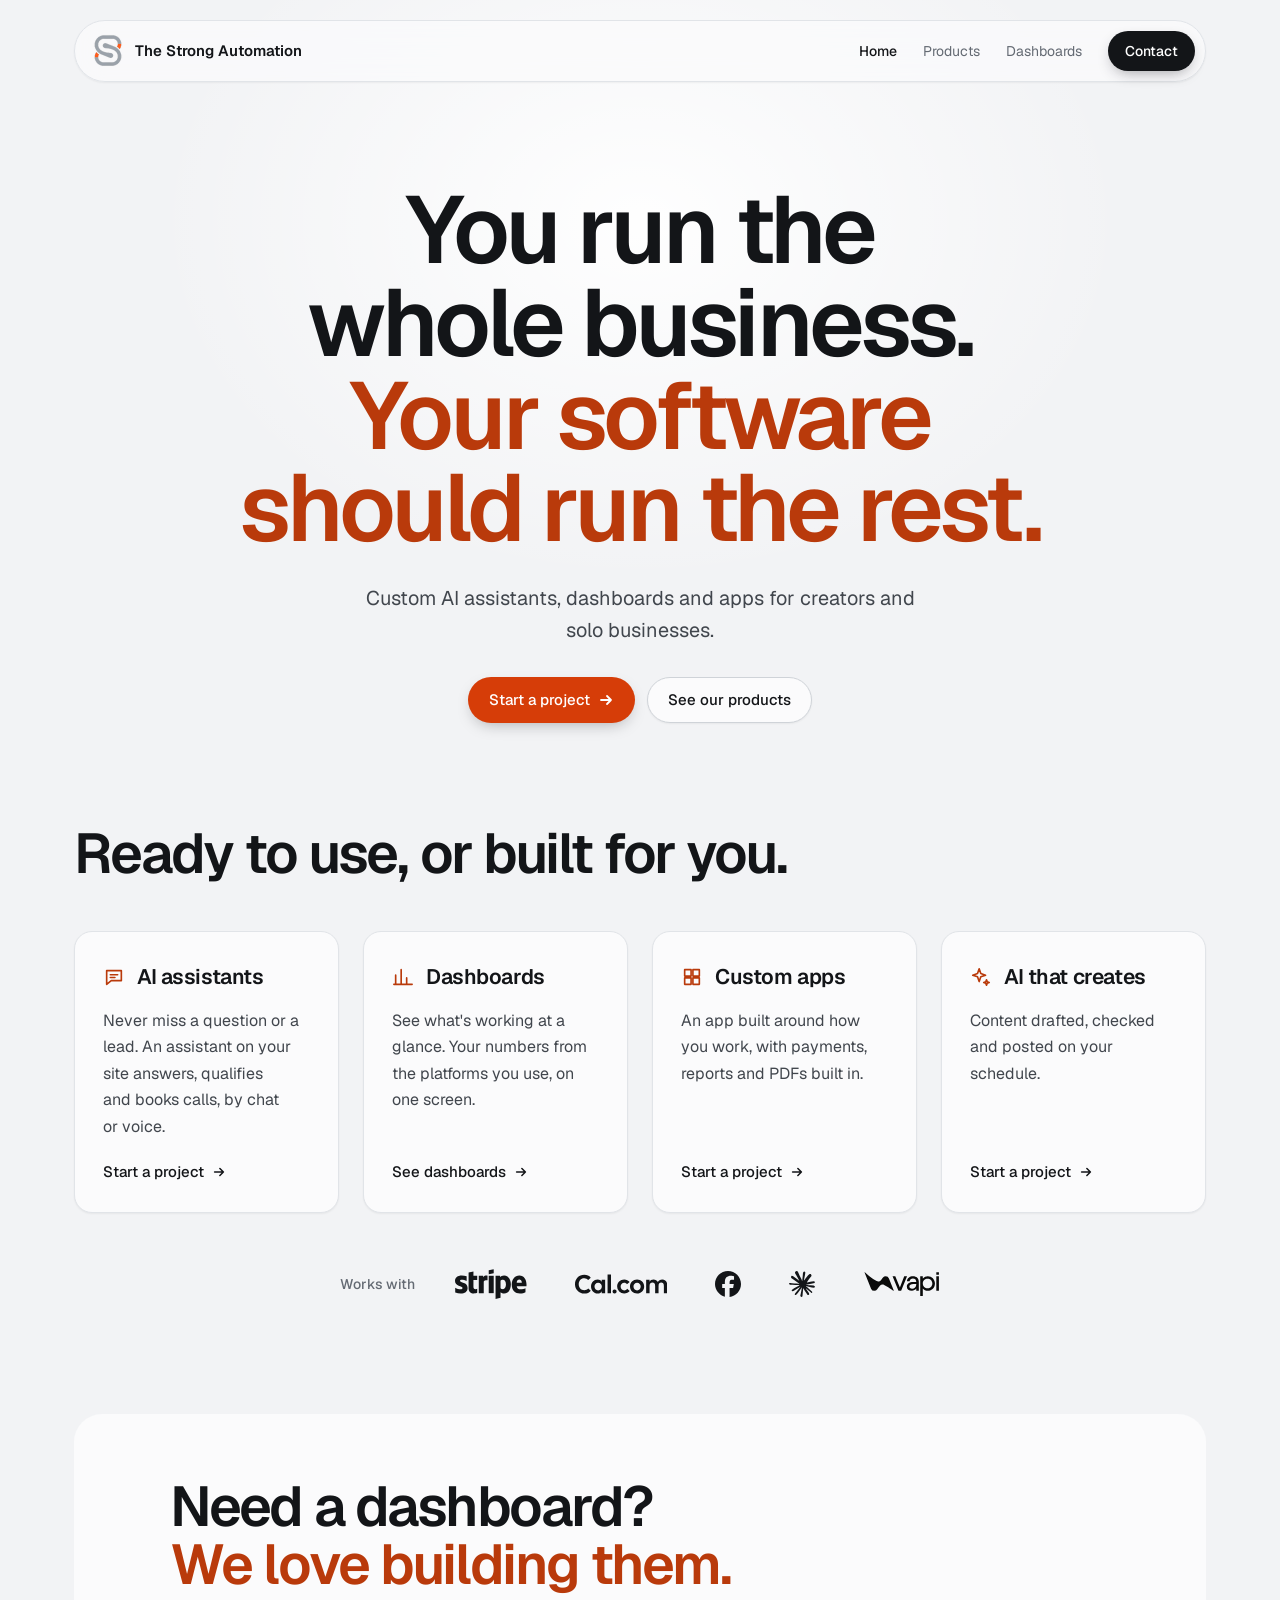
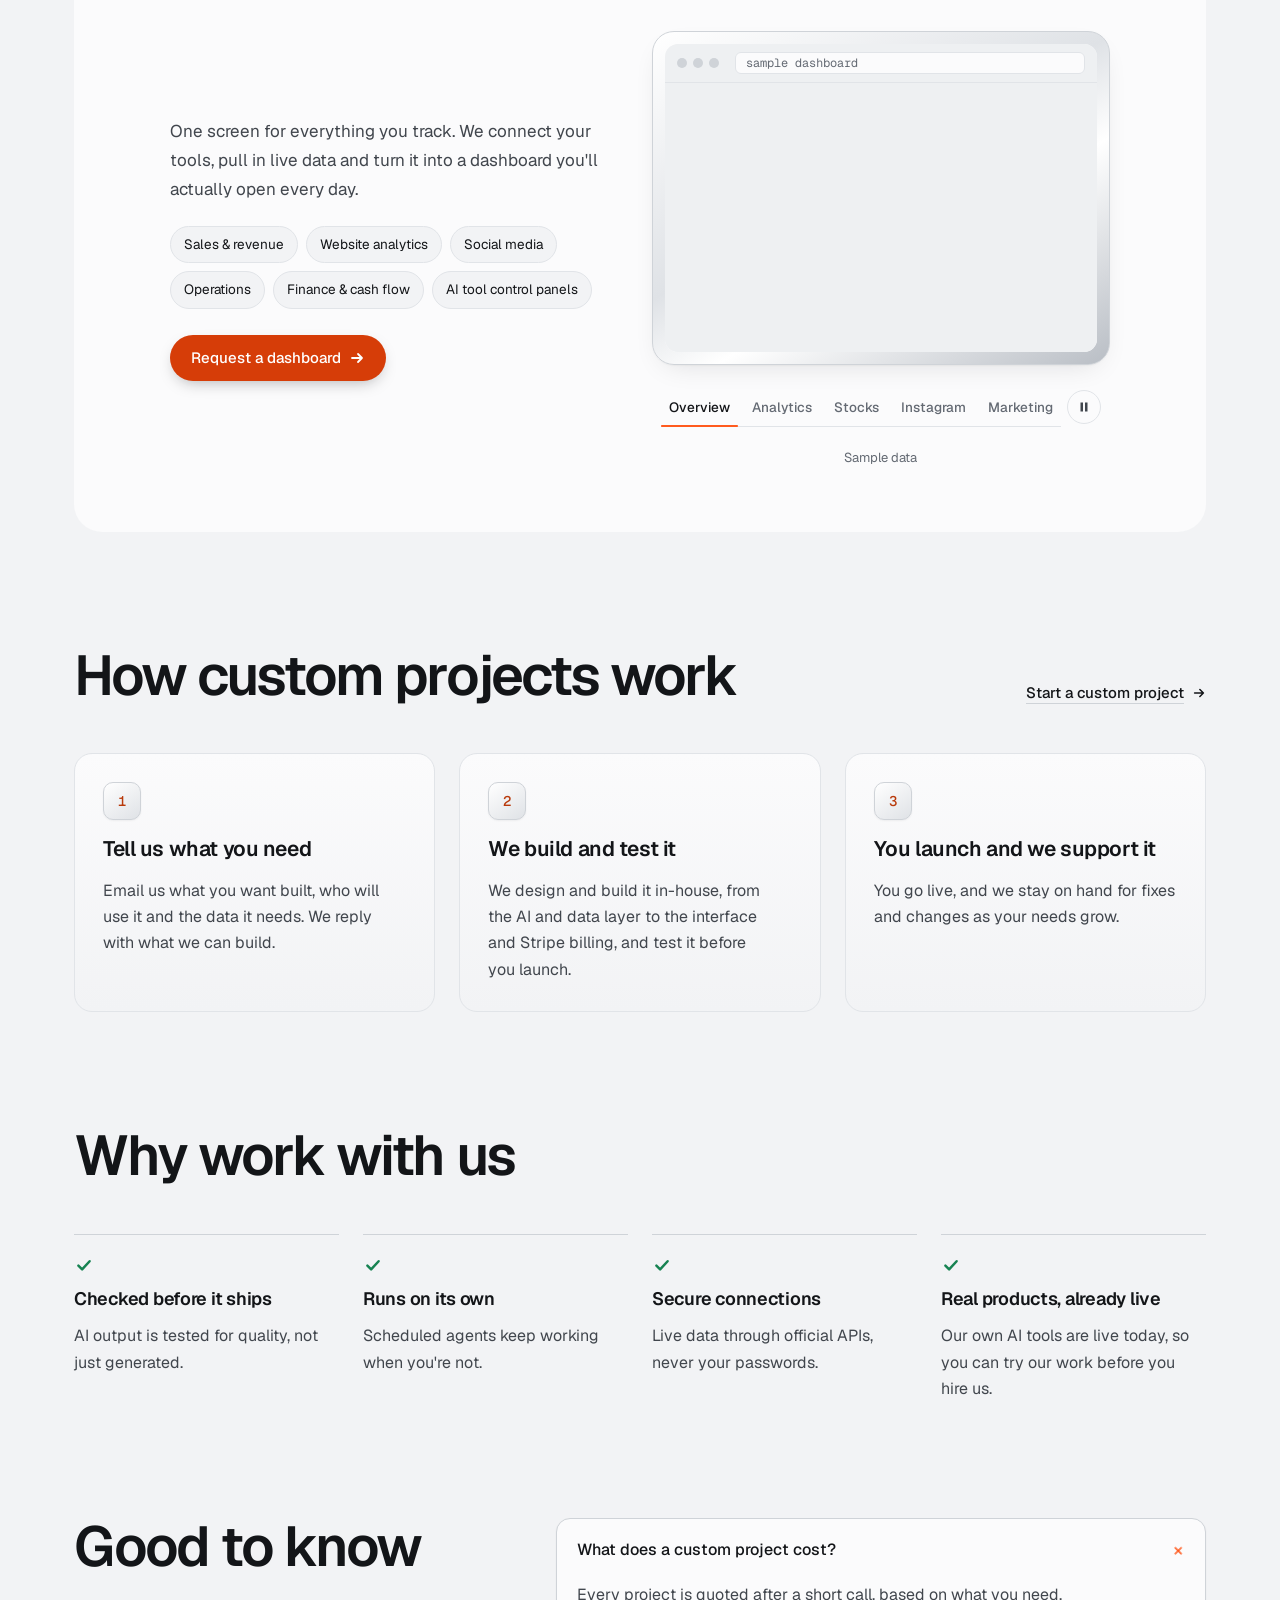
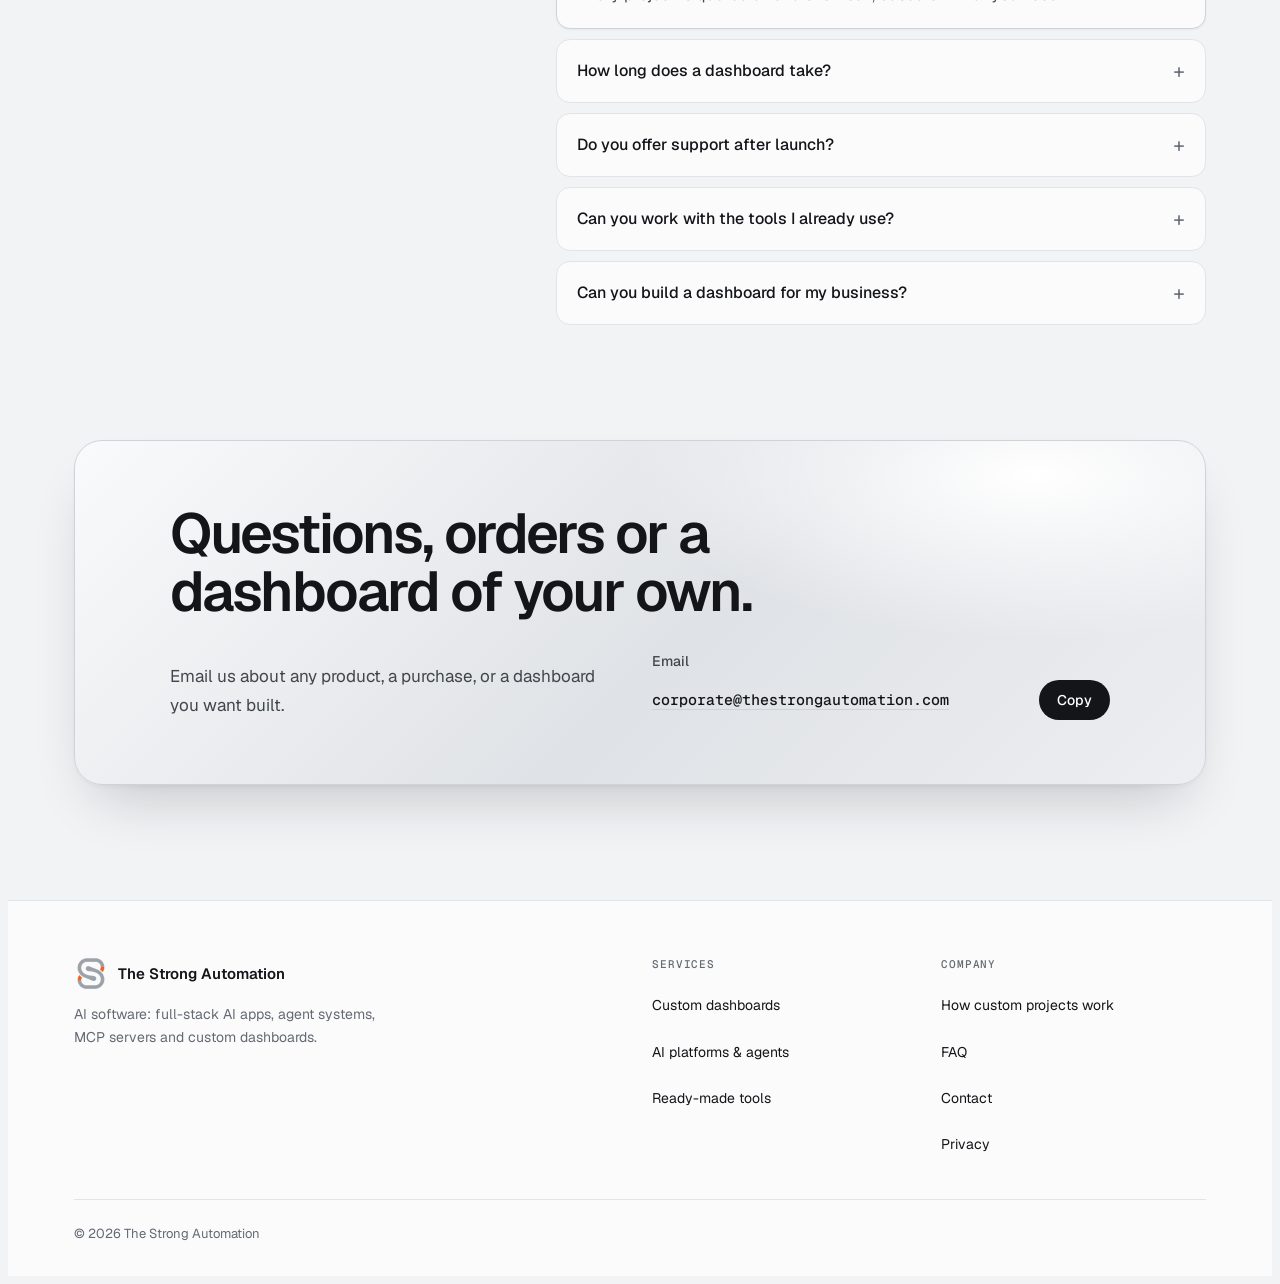
==== site/index.html @ c0542ac4 "Security hardening from the site review - Content-Security-Policy and referrer-policy metas on every" ====
<!doctype html>
<html lang="en" data-home>
<head>
<meta charset="utf-8">
<meta name="viewport" content="width=device-width,initial-scale=1,viewport-fit=cover">
<meta http-equiv="Content-Security-Policy" content="default-src 'none'; script-src 'self' https://static.cloudflareinsights.com; connect-src 'self' https://cloudflareinsights.com; img-src 'self' data:; style-src 'self'; font-src 'self'; manifest-src 'self'; base-uri 'none'; form-action 'self'; object-src 'none'; upgrade-insecure-requests">
<meta name="referrer" content="strict-origin-when-cross-origin">
<title>The Strong Automation: AI Apps, Tools and Custom Dashboards</title>
<meta name="description" content="The Strong Automation builds custom AI assistants, dashboards and apps for creators and solo businesses.">
<link rel="canonical" href="https://thestrongautomation.com/">
<meta name="robots" content="index,follow">
<meta name="theme-color" content="#f2f3f5">
<meta property="og:type" content="website">
<meta property="og:site_name" content="The Strong Automation">
<meta property="og:title" content="The Strong Automation: AI apps, tools and custom dashboards">
<meta property="og:description" content="Custom AI assistants, dashboards and apps for creators and solo businesses.">
<meta property="og:url" content="https://thestrongautomation.com/">
<meta property="og:image" content="https://thestrongautomation.com/og.png">
<meta property="og:image:width" content="1200">
<meta property="og:image:height" content="630">
<meta property="og:image:alt" content="The Strong Automation: AI platforms, apps and agent systems, built and shipped">
<meta name="twitter:card" content="summary_large_image">
<meta name="twitter:title" content="The Strong Automation: AI apps, tools and custom dashboards">
<meta name="twitter:description" content="Custom AI assistants, dashboards and apps for creators and solo businesses.">
<meta name="twitter:image" content="https://thestrongautomation.com/og.png">
<meta name="twitter:image:alt" content="The Strong Automation: AI platforms, apps and agent systems, built and shipped">
<script type="application/ld+json">{"@context":"https://schema.org","@graph":[{"@type":"Organization","@id":"https://thestrongautomation.com/#org","name":"The Strong Automation","url":"https://thestrongautomation.com/","logo":"https://thestrongautomation.com/logo.png","email":"corporate@thestrongautomation.com","description":"Builds custom AI assistants, dashboards and apps for creators and solo businesses.","knowsAbout":["AI agents","MCP servers","Full-stack AI applications","Custom dashboards"]},{"@type":"WebSite","@id":"https://thestrongautomation.com/#website","name":"The Strong Automation","url":"https://thestrongautomation.com/","publisher":{"@id":"https://thestrongautomation.com/#org"}},{"@type":"FAQPage","mainEntity":[{"@type":"Question","name":"What does a custom project cost?","acceptedAnswer":{"@type":"Answer","text":"Every project is quoted after a short call, based on what you need."}},{"@type":"Question","name":"How long does a dashboard take?","acceptedAnswer":{"@type":"Answer","text":"Most dashboards are ready in 1-3 weeks."}},{"@type":"Question","name":"Do you offer support after launch?","acceptedAnswer":{"@type":"Answer","text":"Yes, we stay on for fixes and changes."}},{"@type":"Question","name":"Can you work with the tools I already use?","acceptedAnswer":{"@type":"Answer","text":"Usually, yes. We connect to your existing apps and data."}},{"@type":"Question","name":"Can you build a dashboard for my business?","acceptedAnswer":{"@type":"Answer","text":"Yes. Email us what you track and which tools you use, and we'll reply with what we can build."}}]}]}</script>
<link rel="icon" type="image/png" sizes="48x48" href="img/brand/favicon-48.png">
<link rel="apple-touch-icon" href="img/brand/apple-touch-icon.png">
<script src="js/head.js"></script>
<link rel="preload" href="fonts/geist.woff2" as="font" type="font/woff2" crossorigin>
<link rel="stylesheet" href="css/site.css">
</head>
<body>
<svg class="sprite" width="0" height="0" aria-hidden="true">
  <symbol id="i-arrow" viewBox="0 0 16 16" fill="none" stroke="currentColor" stroke-width="1.8" stroke-linecap="round" stroke-linejoin="round"><path d="M3 8h10M9 4l4 4-4 4"/></symbol>
  <symbol id="i-check" viewBox="0 0 16 16" fill="none" stroke="currentColor" stroke-width="2" stroke-linecap="round" stroke-linejoin="round"><path d="M3.5 8.5l3 3 6-6.5"/></symbol>
  <symbol id="i-grid" viewBox="0 0 24 24" fill="none" stroke="currentColor" stroke-width="1.8" stroke-linejoin="round"><path d="M4 4h7v7H4zM13 4h7v7h-7zM4 13h7v7H4zM13 13h7v7h-7z"/></symbol>
  <symbol id="i-chart" viewBox="0 0 24 24" fill="none" stroke="currentColor" stroke-width="1.8" stroke-linecap="round" stroke-linejoin="round"><path d="M4 20V10M10 20V4M16 20v-7M22 20H2"/></symbol>
  <symbol id="i-chat" viewBox="0 0 24 24" fill="none" stroke="currentColor" stroke-width="1.8" stroke-linecap="round" stroke-linejoin="round"><path d="M4 5h16v11H9l-5 4zM8 9.5h8M8 12.5h5"/></symbol>
  <symbol id="i-spark" viewBox="0 0 24 24" fill="none" stroke="currentColor" stroke-width="1.8" stroke-linejoin="round"><path d="M10 3l1.8 5.2L17 10l-5.2 1.8L10 17l-1.8-5.2L3 10l5.2-1.8zM18 15l.8 2.2L21 18l-2.2.8L18 21l-.8-2.2L15 18l2.2-.8z"/></symbol>
</svg>
<header>
  <div class="wrap">
    <div class="bar">
      <a class="brand" href="#top"><img src="img/brand/mark-68.webp" srcset="img/brand/mark-68.webp 2x, img/brand/mark-102.webp 3x" alt="" width="34" height="34"><span>The Strong Automation</span></a>
      <nav class="nav" aria-label="Main">
        <a class="link" href="#top" aria-current="page">Home</a>
        <a class="link" href="products.html">Products</a>
        <a class="link" href="#dashboards">Dashboards</a>
        <a class="btn btn-primary" href="#contact">Contact</a>
        <details class="menu">
          <summary aria-label="Menu"><svg viewBox="0 0 18 18" fill="none" stroke="currentColor" stroke-width="1.8" stroke-linecap="round"><path d="M3 5h12M3 9h12M3 13h12"/></svg></summary>
          <div class="sheet">
            <a href="#top" aria-current="page">Home</a><a href="products.html">Products</a><a href="#dashboards">Dashboards</a><a href="#contact">Contact</a>
          </div>
        </details>
      </nav>
    </div>
  </div>
</header>

<main id="top">
  <section class="hero">
    <div class="wrap">
      <h1 class="in d1">You run the whole business. <em>Your software should run the rest.</em></h1>
      <p class="lede in d3">Custom AI assistants, dashboards and apps for creators and solo businesses.</p>
      <div class="ctas in d4">
        <a class="btn btn-accent" href="#contact">Start a project <svg><use href="#i-arrow"/></svg></a>
        <a class="btn btn-secondary" href="products.html">See our products</a>
      </div>
    </div>
  </section>

  <!-- What we do -->
  <section class="band" id="services" aria-labelledby="services-title">
    <div class="wrap">
      <div class="shead">
        <div>
          <h2 id="services-title">Ready to use, or built for you.</h2>
        </div>
      </div>
      <ul class="offers">
        <li><a class="offer" href="#contact">
          <h3><svg class="oi" aria-hidden="true"><use href="#i-chat"/></svg>AI assistants</h3>
          <p>Never miss a question or a lead. An assistant on your site answers, qualifies and books calls, by chat or voice.</p>
          <span class="more">Start a project <svg><use href="#i-arrow"/></svg></span>
        </a></li>
        <li><a class="offer" href="#dashboards">
          <h3><svg class="oi" aria-hidden="true"><use href="#i-chart"/></svg>Dashboards</h3>
          <p>See what's working at a glance. Your numbers from the platforms you use, on one screen.</p>
          <span class="more">See dashboards <svg><use href="#i-arrow"/></svg></span>
        </a></li>
        <li><a class="offer" href="#contact">
          <h3><svg class="oi" aria-hidden="true"><use href="#i-grid"/></svg>Custom apps</h3>
          <p>An app built around how you work, with payments, reports and PDFs built in.</p>
          <span class="more">Start a project <svg><use href="#i-arrow"/></svg></span>
        </a></li>
        <li><a class="offer" href="#contact">
          <h3><svg class="oi" aria-hidden="true"><use href="#i-spark"/></svg>AI that creates</h3>
          <p>Content drafted, checked and posted on your schedule.</p>
          <span class="more">Start a project <svg><use href="#i-arrow"/></svg></span>
        </a></li>
      </ul>
      <!-- official brand marks: Stripe and Vapi from their brand kits, the rest via Simple Icons (sourced from each brand) -->
      <div class="works">
        <h3 id="works-title">Works with</h3>
        <ul class="logos" aria-labelledby="works-title">
          <li><svg class="lg-stripe" role="img" aria-label="Stripe" viewBox="0 0 360 151" fill="currentColor"><path fill-rule="evenodd" d="M360 78.2001C360 52.6001 347.6 32.4001 323.9 32.4001C300.1 32.4001 285.7 52.6001 285.7 78.0001C285.7 108.1 302.7 123.3 327.1 123.3C339 123.3 348 120.6 354.8 116.8V96.8001C348 100.2 340.2 102.3 330.3 102.3C320.6 102.3 312 98.9002 310.9 87.1002H359.8C359.8 85.8002 360 80.6002 360 78.2001ZM310.6 68.7001C310.6 57.4002 317.5 52.7001 323.8 52.7001C329.9 52.7001 336.4 57.4002 336.4 68.7001H310.6Z"/><path fill-rule="evenodd" d="M247.1 32.4001C237.3 32.4001 231 37.0001 227.5 40.2001L226.2 34.0001H204.2V150.6L229.2 145.3L229.3 117C232.9 119.6 238.2 123.3 247 123.3C264.9 123.3 281.2 108.9 281.2 77.2001C281.1 48.2001 264.6 32.4001 247.1 32.4001ZM241.1 101.3C235.2 101.3 231.7 99.2001 229.3 96.6002L229.2 59.5001C231.8 56.6001 235.4 54.6002 241.1 54.6002C250.2 54.6002 256.5 64.8001 256.5 77.9001C256.5 91.3001 250.3 101.3 241.1 101.3Z"/><path fill-rule="evenodd" d="M169.8 26.5L194.9 21.1V0.800049L169.8 6.10005V26.5Z"/><path d="M194.9 34.1001H169.8V121.6H194.9V34.1001Z"/><path fill-rule="evenodd" d="M142.9 41.5001L141.3 34.1001H119.7V121.6H144.7V62.3001C150.6 54.6001 160.6 56.0001 163.7 57.1001V34.1001C160.5 32.9001 148.8 30.7001 142.9 41.5001Z"/><path fill-rule="evenodd" d="M92.8999 12.4001L68.4999 17.6001L68.3999 97.7001C68.3999 112.5 79.4999 123.4 94.2999 123.4C102.5 123.4 108.5 121.9 111.8 120.1V99.8001C108.6 101.1 92.7999 105.7 92.7999 90.9001V55.4001H111.8V34.1002H92.7999L92.8999 12.4001Z"/><path fill-rule="evenodd" d="M25.3 59.5001C25.3 55.6001 28.5 54.1002 33.8 54.1002C41.4 54.1002 51 56.4001 58.6 60.5001V37.0001C50.3 33.7001 42.1 32.4001 33.8 32.4001C13.5 32.4001 0 43.0001 0 60.7001C0 88.3001 38 83.9001 38 95.8001C38 100.4 34 101.9 28.4 101.9C20.1 101.9 9.5 98.5002 1.1 93.9002V117.7C10.4 121.7 19.8 123.4 28.4 123.4C49.2 123.4 63.5 113.1 63.5 95.2001C63.4 65.4001 25.3 70.7001 25.3 59.5001Z"/></svg></li>
          <li><svg class="lg-cal" role="img" aria-label="Cal.com" viewBox="0 9.4 24 5.2" fill="currentColor"><path d="M2.408 14.488C1.035 14.488 0 13.4 0 12.058c0-1.346.982-2.443 2.408-2.443.758 0 1.282.233 1.691.765l-.66.55a1.343 1.343 0 0 0-1.03-.442c-.93 0-1.44.711-1.44 1.57 0 .86.559 1.557 1.44 1.557.413 0 .765-.147 1.043-.443l.651.573c-.391.51-.929.743-1.695.743zM6.948 10.913h.89v3.49h-.89v-.51c-.185.362-.493.604-1.083.604-.943 0-1.695-.82-1.695-1.826 0-1.007.752-1.825 1.695-1.825.585 0 .898.241 1.083.604zm.026 1.758c0-.546-.374-.998-.964-.998-.568 0-.938.457-.938.998 0 .528.37.998.938.998.586 0 .964-.456.964-.998zM8.467 9.503h.89v4.895h-.89zM9.752 13.937a.53.53 0 0 1 .542-.528c.313 0 .533.242.533.528a.527.527 0 0 1-.533.537.534.534 0 0 1-.542-.537zM14.23 13.839c-.33.403-.832.658-1.426.658a1.806 1.806 0 0 1-1.84-1.826c0-1.007.778-1.825 1.84-1.825.572 0 1.07.241 1.4.622l-.687.577c-.172-.215-.396-.376-.713-.376-.568 0-.938.456-.938.998 0 .541.37.997.938.997.343 0 .58-.179.757-.42zM14.305 12.671c0-1.007.78-1.825 1.84-1.825 1.061 0 1.84.818 1.84 1.825 0 1.007-.779 1.826-1.84 1.826-1.06-.005-1.84-.82-1.84-1.826zm2.778 0c0-.546-.37-.998-.938-.998-.568-.004-.937.452-.937.998 0 .542.37.998.937.998.568 0 .938-.456.938-.998zM24 12.269v2.13h-.89v-1.911c0-.604-.281-.864-.704-.864-.396 0-.678.197-.678.864v1.91h-.89v-1.91c0-.604-.285-.864-.704-.864-.396 0-.744.197-.744.864v1.91h-.89v-3.49h.89v.484c.185-.376.52-.564 1.035-.564.489 0 .898.241 1.123.649.224-.417.554-.65 1.153-.65.731.005 1.299.56 1.299 1.442z"/></svg></li>
          <li><svg class="lg-mark" role="img" aria-label="Facebook" viewBox="0 0 24 24" fill="currentColor"><path d="M9.101 23.691v-7.98H6.627v-3.667h2.474v-1.58c0-4.085 1.848-5.978 5.858-5.978.401 0 .955.042 1.468.103a8.68 8.68 0 0 1 1.141.195v3.325a8.623 8.623 0 0 0-.653-.036 26.805 26.805 0 0 0-.733-.009c-.707 0-1.259.096-1.675.309a1.686 1.686 0 0 0-.679.622c-.258.42-.374.995-.374 1.752v1.297h3.919l-.386 2.103-.287 1.564h-3.246v8.245C19.396 23.238 24 18.179 24 12.044c0-6.627-5.373-12-12-12s-12 5.373-12 12c0 5.628 3.874 10.35 9.101 11.647Z"/></svg></li>
          <li><svg class="lg-mark" role="img" aria-label="Claude" viewBox="0 0 24 24" fill="currentColor"><path d="m4.7144 15.9555 4.7174-2.6471.079-.2307-.079-.1275h-.2307l-.7893-.0486-2.6956-.0729-2.3375-.0971-2.2646-.1214-.5707-.1215-.5343-.7042.0546-.3522.4797-.3218.686.0608 1.5179.1032 2.2767.1578 1.6514.0972 2.4468.255h.3886l.0546-.1579-.1336-.0971-.1032-.0972L6.973 9.8356l-2.55-1.6879-1.3356-.9714-.7225-.4918-.3643-.4614-.1578-1.0078.6557-.7225.8803.0607.2246.0607.8925.686 1.9064 1.4754 2.4893 1.8336.3643.3035.1457-.1032.0182-.0728-.164-.2733-1.3539-2.4467-1.445-2.4893-.6435-1.032-.17-.6194c-.0607-.255-.1032-.4674-.1032-.7285L6.287.1335 6.6997 0l.9957.1336.419.3642.6192 1.4147 1.0018 2.2282 1.5543 3.0296.4553.8985.2429.8318.091.255h.1579v-.1457l.1275-1.706.2368-2.0947.2307-2.6957.0789-.7589.3764-.9107.7468-.4918.5828.2793.4797.686-.0668.4433-.2853 1.8517-.5586 2.9021-.3643 1.9429h.2125l.2429-.2429.9835-1.3053 1.6514-2.0643.7286-.8196.85-.9046.5464-.4311h1.0321l.759 1.1293-.34 1.1657-1.0625 1.3478-.8804 1.1414-1.2628 1.7-.7893 1.36.0729.1093.1882-.0183 2.8535-.607 1.5421-.2794 1.8396-.3157.8318.3886.091.3946-.3278.8075-1.967.4857-2.3072.4614-3.4364.8136-.0425.0304.0486.0607 1.5482.1457.6618.0364h1.621l3.0175.2247.7892.522.4736.6376-.079.4857-1.2142.6193-1.6393-.3886-3.825-.9107-1.3113-.3279h-.1822v.1093l1.0929 1.0686 2.0035 1.8092 2.5075 2.3314.1275.5768-.3218.4554-.34-.0486-2.2039-1.6575-.85-.7468-1.9246-1.621h-.1275v.17l.4432.6496 2.3436 3.5214.1214 1.0807-.17.3521-.6071.2125-.6679-.1214-1.3721-1.9246L14.38 17.959l-1.1414-1.9428-.1397.079-.674 7.2552-.3156.3703-.7286.2793-.6071-.4614-.3218-.7468.3218-1.4753.3886-1.9246.3157-1.53.2853-1.9004.17-.6314-.0121-.0425-.1397.0182-1.4328 1.9672-2.1796 2.9446-1.7243 1.8456-.4128.164-.7164-.3704.0667-.6618.4008-.5889 2.386-3.0357 1.4389-1.882.929-1.0868-.0062-.1579h-.0546l-6.3385 4.1164-1.1293.1457-.4857-.4554.0608-.7467.2307-.2429 1.9064-1.3114Z"/></svg></li>
          <li><svg class="lg-vapi" role="img" aria-label="Vapi" viewBox="0 0 101 33"><path fill="#0A0A0A" d="M17.991 13.3c1.999 1.025 4.273.502 5.72-1.215a104 104 0 0 0 2.692-3.358 4.62 4.62 0 0 1 3.65-1.81 4.52 4.52 0 0 1 4.194 2.833l6.5 16.157c.085.212-.156.41-.341.277-1.947-1.392-7.955-5.6-12.52-7.842-1.958-.96-4.165-.499-5.553 1.182-1.221 1.48-2.56 3.298-3.536 4.661a4.76 4.76 0 0 1-3.862 2.006 4.65 4.65 0 0 1-4.313-2.918l-8.54-21.3c-.09-.225.188-.426.368-.263 2.332 2.118 9.653 8.572 15.541 11.59m60.972-3.272a8.55 8.55 0 0 1 6.64-3.126c5.248 0 9.37 4.098 9.37 9.635s-4.088 9.616-9.336 9.616c-2.737 0-5.137-1.16-6.674-3.03V33H75.55V6.902h3.412zM65.98 6.902c4.785 0 7.724 2.895 7.724 7.407v11.827h-3.39V23.22c-1.206 1.73-3.43 2.932-5.765 2.933-4.07 0-6.67-2.181-6.67-5.49 0-3.61 3.052-6.053 8.629-6.053h3.73v-.602c0-2.632-1.62-4.249-4.333-4.249-2.298 0-4.22 1.504-4.37 3.61h-3.468c.189-3.76 3.505-6.467 7.913-6.467M48.696 21.633l5.727-14.731h3.74L50.38 26.136h-3.554L39.003 6.902h3.628zm51.53 4.503h-3.449V6.902h3.449zm-33.605-8.932c-3.466 0-5.35 1.166-5.35 3.384 0 1.692 1.28 2.857 3.541 2.857 3.128 0 5.501-2.519 5.501-5.677v-.564zm18.678-6.915c-3.562 0-6.336 2.582-6.336 6.324 0 3.628 2.774 6.285 6.336 6.285 3.486 0 6.261-2.769 6.261-6.285 0-3.63-2.775-6.324-6.261-6.324m14.927-5.198h-3.449V1.65h3.449z"/></svg></li>
        </ul>
      </div>
    </div>
  </section>

  <!-- Dashboards -->
  <section class="dash" id="dashboards" aria-labelledby="dash-title">
    <div class="wrap">
      <div class="dpanel">
        <div class="dhead">
          <h2 id="dash-title">Need a dashboard? <em>We love building them.</em></h2>
        </div>
        <div class="dbody">
          <p>One screen for everything you track. We connect your tools, pull in live data and turn it into a dashboard you'll actually open every day.</p>
          <ul class="chips">
            <li>Sales &amp; revenue</li><li>Website analytics</li><li>Social media</li><li>Operations</li><li>Finance &amp; cash flow</li><li>AI tool control panels</li>
          </ul>
          <a class="btn btn-accent" href="#contact">Request a dashboard <svg><use href="#i-arrow"/></svg></a>
        </div>
        <div class="slides" data-slides role="region" aria-roledescription="carousel" aria-label="Custom dashboard screenshots">
          <div class="track">
            <div class="slide on" id="db-s1" role="tabpanel" aria-labelledby="db-t1">
              <div class="frame"><div class="screen"><div class="wbar"><i></i><i></i><i></i><span class="url">sample dashboard</span></div><img src="img/dashboards/1-overview.webp" width="1440" height="900" loading="lazy" decoding="async" alt="Dashboard overview: live status cards for stocks, analytics, product analytics and Instagram above a grid of eight tool modules"></div></div>
            </div>
            <div class="slide" id="db-s2" role="tabpanel" aria-labelledby="db-t2">
              <div class="frame"><div class="screen"><div class="wbar"><i></i><i></i><i></i><span class="url">sample dashboard</span></div><img src="img/dashboards/2-analytics.webp" width="1440" height="900" loading="lazy" decoding="async" alt="Analytics page comparing three sample sites, Main Website, Online Store and Blog, by sessions, bounce rate, visit length and trend"></div></div>
            </div>
            <div class="slide" id="db-s3" role="tabpanel" aria-labelledby="db-t3">
              <div class="frame"><div class="screen"><div class="wbar"><i></i><i></i><i></i><span class="url">sample dashboard</span></div><img src="img/dashboards/3-stocks.webp" width="1440" height="900" loading="lazy" decoding="async" alt="Stocks page for a sample paper-trading account: portfolio value, open positions and a watchlist"></div></div>
            </div>
            <div class="slide" id="db-s4" role="tabpanel" aria-labelledby="db-t4">
              <div class="frame"><div class="screen"><div class="wbar"><i></i><i></i><i></i><span class="url">sample dashboard</span></div><img src="img/dashboards/4-instagram.webp" width="1440" height="900" loading="lazy" decoding="async" alt="Instagram page for a sample brand account: followers, engagement rate, average likes and recent posts about a product launch"></div></div>
            </div>
            <div class="slide" id="db-s5" role="tabpanel" aria-labelledby="db-t5">
              <div class="frame"><div class="screen"><div class="wbar"><i></i><i></i><i></i><span class="url">sample dashboard</span></div><img src="img/dashboards/5-marketing.webp" width="1440" height="900" loading="lazy" decoding="async" alt="Marketing page: active campaigns, leads and conversions, an AI social post generator and a campaign table"></div></div>
            </div>
          </div>
          <div class="tabs" role="tablist" aria-label="Custom dashboard screenshots">
            <button type="button" role="tab" id="db-t1" aria-controls="db-s1" aria-selected="true">Overview</button>
            <button type="button" role="tab" id="db-t2" aria-controls="db-s2" aria-selected="false" tabindex="-1">Analytics</button>
            <button type="button" role="tab" id="db-t3" aria-controls="db-s3" aria-selected="false" tabindex="-1">Stocks</button>
            <button type="button" role="tab" id="db-t4" aria-controls="db-s4" aria-selected="false" tabindex="-1">Instagram</button>
            <button type="button" role="tab" id="db-t5" aria-controls="db-s5" aria-selected="false" tabindex="-1">Marketing</button>
          </div>
          <p class="snote">Sample data</p>
        </div>
      </div>
    </div>
  </section>


  <!-- How custom projects work -->
  <section class="band" id="how" aria-labelledby="how-title">
    <div class="wrap">
      <div class="shead">
        <div>
          <h2 id="how-title">How custom projects work</h2>
        </div>
        <a class="more" href="#contact">Start a custom project <svg><use href="#i-arrow"/></svg></a>
      </div>
      <ol class="steps">
        <li><h3>Tell us what you need</h3><p>Email us what you want built, who will use it and the data it needs. We reply with what we can build.</p></li>
        <li><h3>We build and test it</h3><p>We design and build it in-house, from the AI and data layer to the interface and Stripe billing, and test it before you launch.</p></li>
        <li><h3>You launch and we support it</h3><p>You go live, and we stay on hand for fixes and changes as your needs grow.</p></li>
      </ol>
    </div>
  </section>

  <!-- Why work with us -->
  <section class="band why" id="why" aria-labelledby="why-title">
    <div class="wrap">
      <div class="shead">
        <div>
          <h2 id="why-title">Why work with us</h2>
        </div>
      </div>
      <ul class="reasons">
        <li><svg aria-hidden="true"><use href="#i-check"/></svg><b>Checked before it ships</b><p>AI output is tested for quality, not just generated.</p></li>
        <li><svg aria-hidden="true"><use href="#i-check"/></svg><b>Runs on its own</b><p>Scheduled agents keep working when you're not.</p></li>
        <li><svg aria-hidden="true"><use href="#i-check"/></svg><b>Secure connections</b><p>Live data through official APIs, never your passwords.</p></li>
        <li><svg aria-hidden="true"><use href="#i-check"/></svg><b>Real products, already live</b><p>Our own AI tools are live today, so you can try our work before you hire us.</p></li>
      </ul>
    </div>
  </section>

  <!-- FAQ -->
  <section class="faq" id="faq">
    <div class="wrap">
      <div>
        <h2>Good to know</h2>
      </div>
      <div class="qs">
        <details open><summary>What does a custom project cost?</summary><p>Every project is quoted after a short call, based on what you need.</p></details>
        <details><summary>How long does a dashboard take?</summary><p>Most dashboards are ready in 1-3 weeks.</p></details>
        <details><summary>Do you offer support after launch?</summary><p>Yes, we stay on for fixes and changes.</p></details>
        <details><summary>Can you work with the tools I already use?</summary><p>Usually, yes. We connect to your existing apps and data.</p></details>
        <details><summary>Can you build a dashboard for my business?</summary><p>Yes. Email us what you track and which tools you use, and we'll reply with what we can build.</p></details>
      </div>
    </div>
  </section>

  <!-- Contact -->
  <section class="contact" id="contact">
    <div class="wrap">
      <div class="cpanel">
        <div class="chead">
          <h2>Questions, orders or a dashboard of your own.</h2>
        </div>
        <p class="cnote">Email us about any product, a purchase, or a dashboard you want built.</p>
        <div class="mail">
          <small>Email</small>
          <div class="line"><a class="addr" id="addr" href="mailto:corporate@thestrongautomation.com?subject=Question%20from%20thestrongautomation.com">corporate@<wbr>thestrongautomation.com</a><button type="button" id="copy">Copy</button></div>
        </div>
      </div>
    </div>
  </section>
</main>

<footer>
  <div class="wrap">
    <div class="fb">
      <a class="brand" href="#top"><img src="img/brand/mark-68.webp" srcset="img/brand/mark-68.webp 2x, img/brand/mark-102.webp 3x" alt="" width="34" height="34" loading="lazy" decoding="async">The Strong Automation</a>
      <p>AI software: full-stack AI apps, agent systems, MCP servers and custom dashboards.</p>
    </div>
    <div>
      <h2>Services</h2>
      <ul>
        <li><a href="#dashboards">Custom dashboards</a></li>
        <li><a href="#how">AI platforms &amp; agents</a></li>
        <li><a href="products.html">Ready-made tools</a></li>
      </ul>
    </div>
    <div>
      <h2>Company</h2>
      <ul>
        <li><a href="#how">How custom projects work</a></li>
        <li><a href="#faq">FAQ</a></li>
        <li><a href="#contact">Contact</a></li>
        <li><a href="privacy.html">Privacy</a></li>
      </ul>
    </div>
    <div class="copy-r">© 2026 The Strong Automation</div>
  </div>
</footer>

<script src="js/site.js"></script>
<!-- Cloudflare Web Analytics (cookieless, no banner needed) -->
<script defer src="https://static.cloudflareinsights.com/beacon.min.js" data-cf-beacon='{"token": "2a770f777b614348b07d17ceb797da85"}'></script>
</body>
</html>
---- site/css/site.css ----
/* The Strong Automation: shared styles for the business homepage (index.html) and the products page (products.html). Single light theme by design. */
/* fonts: the Google Fonts files, served from this site (variable fonts, latin subset) */
@font-face{font-family:'Geist';font-style:normal;font-weight:400 700;font-display:swap;src:url(../fonts/geist.woff2) format('woff2');unicode-range:U+0000-00FF, U+0131, U+0152-0153, U+02BB-02BC, U+02C6, U+02DA, U+02DC, U+0304, U+0308, U+0329, U+2000-206F, U+20AC, U+2122, U+2191, U+2193, U+2212, U+2215, U+FEFF, U+FFFD}
@font-face{font-family:'Geist Mono';font-style:normal;font-weight:400 500;font-display:swap;src:url(../fonts/geist-mono.woff2) format('woff2');unicode-range:U+0000-00FF, U+0131, U+0152-0153, U+02BB-02BC, U+02C6, U+02DA, U+02DC, U+0304, U+0308, U+0329, U+2000-206F, U+20AC, U+2122, U+2191, U+2193, U+2212, U+2215, U+FEFF, U+FFFD}
@font-face{font-family:'Cinzel';font-style:normal;font-weight:500 600;font-display:swap;src:url(../fonts/cinzel.woff2) format('woff2');unicode-range:U+0000-00FF, U+0131, U+0152-0153, U+02BB-02BC, U+02C6, U+02DA, U+02DC, U+0304, U+0308, U+0329, U+2000-206F, U+20AC, U+2122, U+2191, U+2193, U+2212, U+2215, U+FEFF, U+FFFD}
:root{
  color-scheme:light;
  --bg:#f2f3f5;
  --surface:#fbfbfc;
  --surface-2:#eef0f2;
  --ink:#131518;
  --ink-2:#41464d;
  --muted:#646a73;
  --line:#e1e4e8;
  --line-2:#cfd3d8;
  --silver-mid:#dfe2e6; --silver-lo:#b9bec5;
  --live:#178352;
  --accent:#ff5b1f; --accent-deep:#b93a0b; --accent-btn:#d63d08; --accent-soft:#fff1ea;
  --f-sans:"Geist",ui-sans-serif,system-ui,-apple-system,"Segoe UI",Roboto,sans-serif;
  --f-mono:"Geist Mono",ui-monospace,Menlo,Consolas,monospace;
  --f-card:"Cinzel",Georgia,serif;
  --ease:cubic-bezier(.22,1,.36,1);
  --shadow-sm:0 1px 2px rgba(19,21,24,.05);
  --shadow:0 1px 2px rgba(19,21,24,.04),0 10px 30px -14px rgba(19,21,24,.16);
  --shadow-lg:0 2px 4px rgba(19,21,24,.04),0 30px 60px -24px rgba(19,21,24,.24);
  /* type scale: one display size, one section-heading size, one lead size, body */
  --fs-hero:clamp(40px,7.4vw,96px);
  --fs-h2:clamp(30px,4.4vw,56px);
  --fs-lead:clamp(18px,1.55vw,21px);
  --fs-body:17px;
  /* one 12-column grid inside .wrap; every section places its parts on these columns */
  --col-gap:clamp(16px,2vw,24px);
  --section:clamp(96px,11vw,160px);
  --band:clamp(80px,9vw,128px);
}
*{box-sizing:border-box}
html{scroll-behavior:smooth;scroll-padding-top:96px}
html:has(.pbar){scroll-padding-top:140px}
body{background:var(--bg);color:var(--ink);font-family:var(--f-sans);font-size:16px;line-height:1.6;-webkit-font-smoothing:antialiased;overflow-x:hidden}
body::before{content:"";position:fixed;inset:0 0 auto;height:env(safe-area-inset-top,0px);z-index:30;background:var(--bg)}
a{color:inherit;text-decoration:none}
.sprite{position:absolute}
a:focus-visible,button:focus-visible,select:focus-visible,input:focus-visible{outline:2px solid var(--ink);outline-offset:3px}
.wrap{max-width:1180px;margin:0 auto;padding-left:max(24px,env(safe-area-inset-left,0px));padding-right:max(24px,env(safe-area-inset-right,0px))}
@media (max-width:480px){.wrap{padding-left:max(16px,env(safe-area-inset-left,0px));padding-right:max(16px,env(safe-area-inset-right,0px))}}
.show,.dash .wrap,.faq .wrap,.contact .wrap,footer .wrap{display:grid;grid-template-columns:repeat(12,minmax(0,1fr));column-gap:var(--col-gap)}
h1,h2,h3{text-wrap:balance;letter-spacing:-.028em;margin:0}
p,li{text-wrap:pretty}
@keyframes up{from{opacity:0;transform:translateY(10px)}to{opacity:1;transform:none}}
.in{animation:up .5s var(--ease) both}.d1{animation-delay:.05s}.d2{animation-delay:.1s}.d3{animation-delay:.15s}.d4{animation-delay:.22s}

/* buttons */
.btn{display:inline-flex;align-items:center;justify-content:center;gap:8px;height:46px;padding:0 20px;border-radius:999px;font-weight:500;font-size:15px;border:1px solid transparent;cursor:pointer;font-family:inherit;white-space:nowrap;transition:background .15s ease-out,border-color .15s ease-out,transform .12s ease-out}
.btn:active{transform:scale(.97)}
.btn svg{width:16px;height:16px;transition:transform .15s ease-out}
.btn:hover svg{transform:translateX(2px)}
.btn-primary{background:var(--ink);color:#fff;box-shadow:0 6px 16px -6px rgba(19,21,24,.45)}
.btn-primary:hover{background:#2a2e33}
.btn-accent{background:var(--accent-btn);color:#fff;box-shadow:0 6px 16px -6px rgba(19,21,24,.35)}
.btn-accent:hover{background:var(--accent-deep)}
.btn-secondary{background:var(--surface);border-color:var(--line-2);color:var(--ink);box-shadow:var(--shadow-sm)}
.btn-secondary:hover{border-color:var(--ink-2)}

/* header */
header{position:sticky;top:env(safe-area-inset-top,0px);z-index:20;padding-top:12px}
.bar{display:flex;align-items:center;justify-content:space-between;gap:20px;min-height:62px;padding:8px 10px 8px 16px;border-radius:999px;background:color-mix(in srgb,var(--surface) 80%,transparent);border:1px solid var(--line);box-shadow:var(--shadow-sm);backdrop-filter:blur(14px) saturate(150%);-webkit-backdrop-filter:blur(14px) saturate(150%)}
.brand{display:flex;align-items:center;gap:10px;font-weight:600;font-size:15px;white-space:nowrap}
.brand img{width:34px;height:34px;display:block}
.nav{display:flex;align-items:center;gap:26px}
.nav a.link{font-size:14px;color:var(--muted);transition:color .15s ease-out}
.nav a.link:hover,.nav a.link[aria-current="page"]{color:var(--ink)}
.nav a.link[aria-current="page"]{font-weight:500}
.menu .sheet a[aria-current="page"]{font-weight:600}
.nav .btn{height:40px;font-size:14px;padding:0 16px}
@media (max-width:820px){.nav a.link{display:none}}
@media (max-width:420px){.brand span{font-size:13.5px}.nav .btn{display:none}}
.menu{position:relative;display:none}
@media (max-width:820px){.menu{display:block}}
.menu summary{list-style:none;cursor:pointer;width:44px;height:44px;border-radius:50%;display:grid;place-items:center;border:1px solid var(--line-2);background:var(--surface);transition:transform .12s ease-out,border-color .15s ease-out}
.menu summary:active{transform:scale(.94)}
.menu summary::-webkit-details-marker{display:none}
.menu summary svg{width:18px;height:18px}
.menu[open] summary{border-color:var(--ink)}
.menu .sheet{position:absolute;right:0;top:54px;width:min(260px,calc(100vw - 32px));padding:8px;border-radius:16px;background:var(--surface);border:1px solid var(--line);box-shadow:var(--shadow-lg);display:grid;animation:up .2s var(--ease) both}
.menu .sheet a{padding:12px 14px;border-radius:10px;font-size:15px}
.menu .sheet a:hover{background:var(--surface-2)}
.bar{position:relative;z-index:2}

/* sticky product bar: appears under the header between the hero and the last product */
header .wrap{position:relative}
.pbar{position:absolute;z-index:1;left:50%;top:calc(100% + 8px);max-width:calc(100% - 48px);padding:4px;border-radius:999px;background:color-mix(in srgb,var(--surface) 82%,transparent);border:1px solid var(--line);box-shadow:var(--shadow-sm);backdrop-filter:blur(14px) saturate(150%);-webkit-backdrop-filter:blur(14px) saturate(150%);
  opacity:0;visibility:hidden;transform:translate(-50%,-6px);transition:opacity .2s ease-out,transform .2s var(--ease),visibility 0s linear .2s}
.pbar.on{opacity:1;visibility:visible;transform:translate(-50%,0);transition:opacity .2s ease-out,transform .2s var(--ease)}
.prail{position:relative;display:flex;gap:2px;overflow-x:auto;scrollbar-width:none;border-radius:999px}
.prail::-webkit-scrollbar{display:none}
.prail a{flex:none;white-space:nowrap;height:32px;padding:0 14px;border-radius:999px;display:flex;align-items:center;font-size:13px;font-weight:500;color:var(--muted);transition:color .15s ease-out,background .15s ease-out,box-shadow .15s ease-out}
@media (hover:hover) and (pointer:fine){.prail a:hover{color:var(--ink)}}
.prail a[aria-current="true"]{color:var(--ink);background:var(--surface);box-shadow:0 0 0 1px var(--line),var(--shadow-sm)}
.prail a:focus-visible{outline-offset:-2px}
@media (max-width:480px){.pbar{max-width:calc(100% - 32px)}}

/* hero */
.hero{position:relative;isolation:isolate}
.hero::before{content:"";position:absolute;inset:-120px 0 0;z-index:-1;pointer-events:none;
  background:radial-gradient(55% 60% at 50% 30%,rgba(255,255,255,.95),transparent 70%)}
.hero .wrap{padding-block:80px clamp(72px,8vw,112px);text-align:center;display:grid;justify-items:center}
.hero h1{font-size:var(--fs-hero);line-height:.98;letter-spacing:-.04em;font-weight:600;margin-top:22px;max-width:17ch}
.hero h1 em{display:block;font-style:normal;color:var(--accent-deep)}
.hero .lede{font-size:var(--fs-lead);line-height:1.6;color:var(--ink-2);max-width:52ch;margin:28px 0 0}
.hero .ctas{display:flex;flex-wrap:wrap;justify-content:center;gap:12px;margin-top:30px}

/* product shelf */
.lineup{display:grid;grid-template-columns:repeat(5,minmax(0,1fr));gap:14px}
@media (max-width:1040px){.lineup{grid-template-columns:repeat(3,minmax(0,1fr))}}
@media (max-width:640px){.lineup{grid-template-columns:repeat(2,minmax(0,1fr))}}
.tile{display:grid;gap:12px;align-content:start;padding:18px;border-radius:18px;background:var(--surface);border:1px solid var(--line);box-shadow:var(--shadow-sm);transition:transform .22s var(--ease),box-shadow .22s var(--ease),border-color .2s ease-out;position:relative}
.tile:active{transform:scale(.98)}
@media (hover:hover) and (pointer:fine){.tile:hover{transform:translateY(-3px);box-shadow:var(--shadow-lg);border-color:color-mix(in srgb,var(--accent) 35%,var(--line-2))}.tile:hover .go{background:var(--ink);color:#fff;border-color:var(--ink)}}
.tile:focus-visible{transform:translateY(-3px);box-shadow:var(--shadow-lg)}
.ico{width:46px;height:46px;border-radius:13px;display:grid;place-items:center;box-shadow:inset 0 1px 0 rgba(255,255,255,.35),var(--shadow-sm)}
.ico svg{width:22px;height:22px}
.tile b{font-size:16px;font-weight:600;letter-spacing:-.01em;display:block}
.tile small{display:block;font-size:13px;color:var(--muted);line-height:1.4;margin-top:2px}
.price{display:inline-flex;align-items:center;justify-self:start;font:500 11.5px var(--f-mono);letter-spacing:.02em;padding:4px 10px;border-radius:999px;background:var(--surface-2);color:var(--ink-2);border:1px solid var(--line)}
.price{white-space:nowrap}
@media (max-width:480px){.price{padding:4px 8px;font-size:11px;letter-spacing:0}}
.price.free{background:var(--surface);color:var(--live);border-color:color-mix(in srgb,var(--live) 25%,transparent)}
.tile .go{position:absolute;top:18px;right:18px;width:28px;height:28px;border-radius:50%;display:grid;place-items:center;border:1px solid var(--line);color:var(--muted);transition:background .2s ease-out,color .2s ease-out,border-color .2s ease-out}
.tile .go svg{width:12px;height:12px}
.i-pantry{background:linear-gradient(145deg,#ff8a4c,#e0420a);color:#fff}
.i-destiny{background:linear-gradient(145deg,#3a2f6b,#121628);color:#f0c879}
.i-signal{background:linear-gradient(145deg,#2a2e33,#131518);color:#fff}
.i-lyrics{background:linear-gradient(145deg,#4a6cff,#ff5b1f);color:#fff}
.i-groom{background:linear-gradient(145deg,#ffffff,#cfd3d8);color:#131518}

/* product showcases */
.prod .wrap{padding-block:var(--section)}
.prod + .prod .wrap{border-top:1px solid var(--line)}
/* copy on columns 1-5, slideshow on 7-12; mirrored on .flip */
.show{row-gap:48px;align-items:center}
.show > .copy{grid-column:1/6}
.show > .slides{grid-column:7/13}
.prod.flip .show > .slides{grid-column:1/7;grid-row:1}
.prod.flip .show > .copy{grid-column:8/13;grid-row:1}
@media (max-width:920px){.show > .copy,.show > .slides,.prod.flip .show > .copy,.prod.flip .show > .slides{grid-column:1/-1;grid-row:auto}}
/* signature moment: each product's frame rises and sharpens into place once, as it enters */
.rise .prod .slides{opacity:0;transform:translateY(40px) scale(.98);filter:blur(10px);transition:opacity .56s var(--ease),transform .56s var(--ease),filter .56s var(--ease)}
.rise .prod .slides.risen{opacity:1;transform:none;filter:none}
.copy{display:grid;gap:18px;justify-items:start;min-width:0}
/* product name on its own row; small icon and category share the line beneath it */
.pname{display:grid;grid-template-columns:auto minmax(0,1fr);align-items:center;gap:14px 12px}
.pname > div{display:contents}
.pname h2{grid-column:1/-1;grid-row:1}
.pname .cat{grid-column:2;grid-row:2;margin:0;font-size:15px;color:var(--muted)}
.pname .ico{grid-column:1;grid-row:2;width:36px;height:36px;border-radius:10px}
.pname .ico svg{width:18px;height:18px}
/* every section heading shares one size, tracking and leading */
.copy h2,.dpanel h2,.faq h2,.cpanel h2,.shead h2,.why h2,.pcta h2{font-size:var(--fs-h2);font-weight:600;line-height:1.04;letter-spacing:-.035em}
.copy .tagline{font-size:var(--fs-lead);line-height:1.4;color:var(--ink);font-weight:500;letter-spacing:-.012em;margin:0;max-width:32ch;text-wrap:balance}
.copy .desc{font-size:var(--fs-body);line-height:1.7;color:var(--ink-2);margin:0;max-width:50ch}
.feats{list-style:none;margin:2px 0 0;padding:0;display:grid;gap:10px}
.feats li{display:grid;grid-template-columns:22px minmax(0,1fr);gap:10px;font-size:16px;line-height:1.55;color:var(--ink-2)}
.feats li::before{content:"";width:20px;height:20px;border-radius:50%;margin-top:2px;background:var(--accent-soft) url("data:image/svg+xml,%3Csvg xmlns='http://www.w3.org/2000/svg' viewBox='0 0 16 16' fill='none' stroke='%23e0420a' stroke-width='2.2' stroke-linecap='round' stroke-linejoin='round'%3E%3Cpath d='M4 8.5l2.5 2.5L12 5.5'/%3E%3C/svg%3E") center/12px no-repeat}
.buy{display:flex;flex-wrap:wrap;align-items:center;gap:14px 18px;margin-top:8px}
.buy .note{font-size:13.5px;color:var(--muted)}
.buy .note b{color:var(--ink);font-weight:600}

/* visual frames */
.frame{position:relative;padding:12px;border-radius:22px;background:linear-gradient(150deg,#fff,var(--silver-mid) 45%,#fff 62%,var(--silver-lo));border:1px solid var(--line-2);box-shadow:var(--shadow);min-width:0}
.screen{background:var(--surface);border-radius:13px;overflow:hidden}
.wbar{display:flex;align-items:center;gap:6px;min-height:38px;padding:8px 12px;border-bottom:1px solid var(--line);background:var(--surface-2)}
.wbar i{width:10px;height:10px;border-radius:50%;background:var(--line-2)}
.wbar .url{margin-left:10px;flex:1;height:22px;border-radius:6px;background:var(--surface);border:1px solid var(--line);font:12px var(--f-mono);color:var(--muted);display:flex;align-items:center;padding:0 10px;overflow:hidden;white-space:nowrap}

/* screenshot slideshows: slides stack in one grid cell and crossfade */
.slides{display:grid;gap:22px;min-width:0}
.track{display:grid;min-width:0;touch-action:pan-y}
.slide{grid-area:1/1;align-self:center;min-width:0;opacity:0;visibility:hidden;transition:opacity .25s ease-out,visibility 0s linear .25s}
.slide.on{opacity:1;visibility:visible;transition:opacity .25s ease-out}
.slide img{display:block;width:100%;height:auto;aspect-ratio:1280/800;background:var(--surface-2)}
.tabs{position:relative;display:flex;gap:6px;min-width:0;overflow-x:auto;scrollbar-width:none;overscroll-behavior-x:contain}
.tabs::-webkit-scrollbar{display:none}
.tabs.fade-r,.prail.fade-r{-webkit-mask-image:linear-gradient(90deg,#000 calc(100% - 28px),transparent);mask-image:linear-gradient(90deg,#000 calc(100% - 28px),transparent)}
.tabs.fade-l,.prail.fade-l{-webkit-mask-image:linear-gradient(90deg,transparent,#000 28px);mask-image:linear-gradient(90deg,transparent,#000 28px)}
.tabs.fade-l.fade-r,.prail.fade-l.fade-r{-webkit-mask-image:linear-gradient(90deg,transparent,#000 28px,#000 calc(100% - 28px),transparent);mask-image:linear-gradient(90deg,transparent,#000 28px,#000 calc(100% - 28px),transparent)}
/* text tabs on a 1px track; .ink is the sliding underline (transform only, sized by scaleX of a 100px bar) */
.tabs{box-shadow:inset 0 -1px 0 var(--line)}
.tabs button{flex:none;white-space:nowrap;height:40px;padding:0 12px;border:0;border-radius:6px;background:none;color:var(--muted);font:500 13.5px var(--f-sans);cursor:pointer;transition:color .15s ease-out}
.tabs button:focus-visible{outline-offset:-2px}
@media (hover:hover) and (pointer:fine){.tabs button:hover{color:var(--ink)}}
.tabs button[aria-selected="true"]{color:var(--ink)}
.tabs .ink{position:absolute;left:0;bottom:0;width:100px;height:2px;border-radius:2px;background:var(--accent);transform-origin:0 50%;pointer-events:none}
.tabs .ink.go{transition:transform .25s var(--ease)}
@media (max-width:560px){.tabs button{height:44px}}
.tabbar{display:flex;justify-content:center;align-items:center;gap:10px;min-width:0}
.sp-toggle{flex:none;width:34px;height:34px;border-radius:50%;border:1px solid var(--line);background:var(--surface);color:var(--ink-2);display:grid;place-items:center;cursor:pointer;transition:color .15s ease-out,border-color .15s ease-out,transform .12s ease-out}
.sp-toggle:active{transform:scale(.94)}
@media (hover:hover) and (pointer:fine){.sp-toggle:hover{color:var(--ink);border-color:var(--line-2)}}
.sp-toggle svg{width:12px;height:12px}
.sp-toggle .i-play,.sp-toggle.paused .i-pause{display:none}
.sp-toggle.paused .i-play{display:block}
@media (max-width:560px){.sp-toggle{width:40px;height:40px}}

/* Celestial Destiny demo (interactive) */
.cd-stage{position:relative;border-radius:22px;padding:clamp(22px,4vw,36px);background:linear-gradient(165deg,#1a1e33,#0b0d16);border:1px solid #2a2f45;box-shadow:var(--shadow);color:#e9e6f2;display:grid;grid-template-columns:minmax(0,1fr) auto;gap:28px;align-items:center;overflow:hidden}
.cd-stage::before{content:"";position:absolute;inset:0;pointer-events:none;opacity:.55;background:
  radial-gradient(1px 1px at 12% 18%,#fff,transparent),radial-gradient(1px 1px at 32% 72%,#fff,transparent),radial-gradient(1.5px 1.5px at 56% 12%,#fff,transparent),
  radial-gradient(1px 1px at 82% 64%,#fff,transparent),radial-gradient(1px 1px at 68% 88%,#fff,transparent),radial-gradient(1.5px 1.5px at 22% 48%,#fff,transparent),radial-gradient(1px 1px at 92% 22%,#fff,transparent)}
.cd-stage > *{position:relative}
@media (max-width:640px){.cd-stage{grid-template-columns:minmax(0,1fr)}}
.cd-form{display:grid;gap:16px;min-width:0}
.cd-form h3{font:600 22px var(--f-card);letter-spacing:.02em;color:#f0c879}
.cd-form .row{display:flex;flex-wrap:wrap;gap:10px;align-items:end}
.fld{display:grid;gap:6px;font-size:12.5px;color:#a9a4bf;flex:1 1 120px}
.fld select{height:44px;border-radius:10px;border:1px solid #3a3f58;background:#1b1f33;color:#f2f0f8;font:15px var(--f-sans);padding:0 10px;min-width:0;color-scheme:dark}
.fld select:focus{outline:none;border-color:#f0c879;box-shadow:0 0 0 3px rgba(240,200,121,.2)}
.res{display:grid;gap:4px;padding-top:14px;border-top:1px solid #2e3350}
.res .nm{font:600 22px var(--f-card);color:#fff;letter-spacing:.02em}
.res .st{font-size:14px;color:#c9c3de;font-style:italic}
.res .bd{font-size:13px;color:#8d88a6}
.bigcard{width:190px;aspect-ratio:332/482;border-radius:14px;background-size:cover;background-position:center;background-color:#141826;border:1px solid #b8873a;box-shadow:0 30px 60px -20px rgba(0,0,0,.7);position:relative;justify-self:center;transform:rotate(-3deg);transition:transform .25s var(--ease)}
@media (hover:hover) and (pointer:fine){.bigcard:hover{transform:rotate(0) translateY(-3px)}}
.bigcard.flip{animation:flip .45s var(--ease)}
@keyframes flip{0%{transform:rotate(-3deg) rotateY(0)}50%{transform:rotate(-3deg) rotateY(90deg)}100%{transform:rotate(-3deg) rotateY(0)}}
.rank{position:absolute;top:10px;left:10px;min-width:36px;height:36px;padding:0 8px;border-radius:10px;display:grid;place-items:center;font:600 17px var(--f-card);color:#f0c879;background:rgba(10,12,22,.72);border:1px solid rgba(240,200,121,.55)}
.bigcard.jester{background-image:radial-gradient(60% 50% at 50% 42%,rgba(240,200,121,.45),transparent 70%),linear-gradient(170deg,#1b1f33,#0d0f1a)}
.bigcard .jt{position:absolute;inset:auto 0 16%;text-align:center;font:600 22px var(--f-card);letter-spacing:.06em;color:#f0c879}
.bigcard .jt small{display:block;font-size:13px}

/* Celestial Destiny slides: every dark stage stretches to the tallest one so the box never resizes */
.cd-slides .slide{align-self:stretch}
/* five Celestial Destiny tabs plus the pause button fit at desktop; on phones the row scrolls sideways */
.cd-slides .tabs button{padding:0 8px}
.cd-slides .tabbar{gap:6px}
.cd-page{margin:0;grid-template-columns:minmax(0,1fr);justify-items:center}
.cd-page img{display:block;width:auto;height:auto;aspect-ratio:auto;background:none;max-width:100%;max-height:380px;border-radius:6px;border:1px solid #2a2f45;box-shadow:0 16px 32px -14px rgba(0,0,0,.7)}
.s-mountain{background-image:url(../img/celestial-destiny/suits/mountain.webp)}
.s-river{background-image:url(../img/celestial-destiny/suits/river.webp)}
.s-feather{background-image:url(../img/celestial-destiny/suits/feather.webp)}
.s-sky{background-image:url(../img/celestial-destiny/suits/sky.webp)}


/* dashboards offer */
.dash .wrap{padding-block:0 var(--band)}
/* the panel takes the page's columns (subgrid): heading across 2-11, copy 2-6, screenshot 7-11 */
.dpanel{grid-column:1/-1;border-radius:28px;background:var(--surface);padding:clamp(40px,5vw,72px) 24px;display:grid;grid-template-columns:subgrid;row-gap:36px;align-items:center}
.dhead{grid-column:2/12}
.dbody{grid-column:2/7}
.dpanel .slides{grid-column:7/12}
.dpanel .snote{margin:0;max-width:none;text-align:center;font-size:13px;line-height:1.4;color:var(--muted)}
/* five tabs plus the pause button fit the 5-column slideshow without scrolling at desktop */
.dpanel .tabs button{padding:0 8px}
.dpanel .tabbar{gap:6px}
@media (max-width:920px){.dpanel{grid-template-columns:minmax(0,1fr);padding:clamp(28px,5vw,48px)}.dhead,.dbody,.dpanel .slides{grid-column:1/-1}}
.dpanel h2{margin:0}
.dpanel h2 em{font-style:normal;color:var(--accent-deep)}
.dpanel p{font-size:var(--fs-body);line-height:1.7;color:var(--ink-2);margin:0;max-width:46ch}
.chips{display:flex;flex-wrap:wrap;gap:8px;margin:22px 0 26px;padding:0;list-style:none}
.chips li{font-size:13.5px;padding:7px 13px;border-radius:999px;background:var(--bg);border:1px solid var(--line)}

/* homepage bands: one shared head (heading, optional "more" link) and band spacing */
.band .wrap{display:grid;grid-template-columns:repeat(12,minmax(0,1fr));column-gap:var(--col-gap);padding-block:0 var(--band)}
.shead{grid-column:1/-1;display:flex;flex-wrap:wrap;align-items:flex-end;justify-content:space-between;gap:16px 32px;margin-bottom:clamp(32px,4vw,48px)}
.shead > div{display:grid;gap:14px;justify-items:start;max-width:min(100%,860px)}
.shead p{margin:0;font-size:var(--fs-lead);line-height:1.5;color:var(--ink-2);max-width:52ch}
.more{display:inline-flex;align-items:center;gap:8px;font-weight:500;font-size:15px;color:var(--ink);text-decoration:underline;text-decoration-color:var(--line-2);text-underline-offset:5px;transition:text-decoration-color .15s ease-out}
.more svg{width:14px;height:14px;transition:transform .15s ease-out}
@media (hover:hover) and (pointer:fine){.more:hover{text-decoration-color:var(--accent)}.more:hover svg{transform:translateX(2px)}}

/* what we do: three linked offer cards on columns 1-4, 5-8, 9-12 */
.offers{grid-column:1/-1;display:grid;grid-template-columns:repeat(4,minmax(0,1fr));gap:var(--col-gap);margin:0;padding:0;list-style:none}
@media (max-width:1040px){.offers{grid-template-columns:repeat(2,minmax(0,1fr))}}
@media (max-width:560px){.offers{grid-template-columns:minmax(0,1fr)}}
/* the icon sits in flow inside the heading, with no tile of its own */
.offer{height:100%;display:grid;grid-template-rows:auto 1fr auto;gap:14px;padding:28px;border-radius:18px;background:var(--surface);border:1px solid var(--line);box-shadow:var(--shadow-sm);transition:transform .22s var(--ease),box-shadow .22s var(--ease),border-color .2s ease-out}
.offer:active{transform:scale(.98)}
@media (hover:hover) and (pointer:fine){.offer:hover{transform:translateY(-3px);box-shadow:var(--shadow-lg);border-color:color-mix(in srgb,var(--accent) 35%,var(--line-2))}.offer:hover .more svg{transform:translateX(2px)}}
.offer:focus-visible{transform:translateY(-3px);box-shadow:var(--shadow-lg)}
.offer h3{display:flex;align-items:center;gap:12px;font-size:21px;font-weight:600;letter-spacing:-.02em}
.offer .oi{flex:none;width:22px;height:22px;color:var(--accent-deep)}
.offer p{align-self:start;margin:0;color:var(--ink-2);font-size:16px;line-height:1.65}
.offer .more{margin-top:6px;text-decoration:none}
/* "Works with" strip: official brand marks, one ink color, matched by optical height */
.works{grid-column:1/-1;display:flex;flex-wrap:wrap;align-items:center;justify-content:center;gap:18px 40px;margin-top:clamp(40px,5vw,56px)}
.works h3{font-size:14px;font-weight:500;letter-spacing:0;color:var(--muted)}
.logos{display:flex;flex-wrap:wrap;align-items:center;justify-content:center;gap:20px clamp(28px,4vw,48px);margin:0;padding:0;list-style:none;color:var(--ink)}
.logos{--lg:1}
.logos svg{display:block;width:auto;height:calc(24px*var(--lg))}
.logos .lg-stripe{height:calc(30px*var(--lg))}
.logos .lg-cal{height:calc(20px*var(--lg))}
.logos .lg-mark{height:calc(26px*var(--lg))}
.logos .lg-vapi{height:calc(25px*var(--lg))}
@media (max-width:480px){.logos{--lg:.8;column-gap:22px}}

/* how custom projects work: an ordered list of three steps */
.steps{grid-column:1/-1;display:grid;grid-template-columns:repeat(3,minmax(0,1fr));gap:var(--col-gap);margin:0;padding:0;list-style:none;counter-reset:step}
@media (max-width:860px){.steps{grid-template-columns:minmax(0,1fr)}}
.steps li{counter-increment:step;display:grid;align-content:start;gap:12px;padding:28px;border-radius:18px;border:1px solid var(--line);background:linear-gradient(180deg,var(--surface),var(--bg))}
.steps li::before{content:counter(step);width:36px;height:36px;border-radius:10px;display:grid;place-items:center;font:500 14px var(--f-mono);color:var(--accent-deep);background:linear-gradient(145deg,#fff,var(--silver-mid));border:1px solid var(--line-2);box-shadow:var(--shadow-sm)}
.steps h3{font-size:21px;font-weight:600;letter-spacing:-.02em}
.steps p{margin:0;color:var(--ink-2);font-size:16px;line-height:1.65}

/* why work with us: heading across the top, four reasons in a row of 3-column cells */
.why .wrap{row-gap:0}
.reasons{grid-column:1/-1;display:grid;grid-template-columns:repeat(4,minmax(0,1fr));gap:var(--col-gap);margin:0;padding:0;list-style:none}
@media (max-width:1040px){.reasons{grid-template-columns:repeat(2,minmax(0,1fr));row-gap:32px}}
@media (max-width:560px){.reasons{grid-template-columns:minmax(0,1fr)}}
.reasons li{display:grid;align-content:start;gap:10px;padding-top:20px;border-top:1px solid var(--line-2)}
.reasons svg{width:20px;height:20px;color:var(--live)}
.reasons b{font-size:18px;font-weight:600;letter-spacing:-.015em}
.reasons p{margin:0;color:var(--ink-2);font-size:16px;line-height:1.65}

/* products page intro (also where the sticky product bar starts) and closing call to action */
.phead .wrap{padding-block:72px 96px;display:grid;justify-items:center;text-align:center}
.phead h1{font-size:var(--fs-h2);line-height:1.04;letter-spacing:-.035em;font-weight:600;margin:0}
.phead .lede{font-size:var(--fs-lead);line-height:1.6;color:var(--ink-2);max-width:52ch;margin:20px 0 40px}
.phead nav{width:100%}
.phead .lineup{text-align:left}
.band .lineup{grid-column:1/-1}
/* the last product ends with --section of space; the panel adds only enough that its text starts as far from the
   product above as one product sits from the next (the panel's own inner padding makes up the rest) */
.pcta .wrap{padding-block:calc(var(--section) - clamp(32px,5vw,64px)) var(--band)}
.pcta .panel{border-radius:28px;background:var(--surface);border:1px solid var(--line);box-shadow:var(--shadow);padding:clamp(32px,5vw,64px);display:grid;justify-items:center;text-align:center;gap:18px}
.pcta p{margin:0;font-size:var(--fs-body);line-height:1.7;color:var(--ink-2);max-width:48ch}
.pcta .ctas{display:flex;flex-wrap:wrap;justify-content:center;gap:12px;margin-top:8px}

/* privacy page: one readable column on the page grid */
.legal .wrap{padding-block:0 var(--band)}
.phead:has(+ .legal) .wrap{padding-bottom:24px}
.legal article{max-width:68ch;margin:0 auto;font-size:var(--fs-body);line-height:1.7;color:var(--ink-2)}
.legal h2{margin:48px 0 12px;font-size:24px;line-height:1.25;letter-spacing:-.02em;font-weight:600;color:var(--ink)}
.legal h2:first-child{margin-top:0}
.legal p{margin:0 0 16px}
.legal ul{margin:0 0 16px;padding-left:20px;display:grid;gap:8px}
.legal strong{color:var(--ink);font-weight:600}
.legal a{color:var(--ink);text-decoration:underline;text-decoration-color:var(--line-2);text-underline-offset:4px;overflow-wrap:anywhere}
@media (hover:hover) and (pointer:fine){.legal a:hover{text-decoration-color:var(--accent)}}
/* faq */
.faq .wrap{padding-block:0 var(--band);row-gap:32px}
.faq .wrap > :first-child{grid-column:1/5}
.qs{grid-column:6/13}
@media (max-width:860px){.faq .wrap > :first-child,.qs{grid-column:1/-1}}
.faq h2{margin:0}
.qs{display:grid;gap:10px}
.faq details{border:1px solid var(--line);border-radius:14px;background:var(--surface);padding:0 20px;transition:border-color .2s ease-out}
.faq details[open]{border-color:var(--line-2);box-shadow:var(--shadow-sm)}
.faq summary{list-style:none;cursor:pointer;padding:18px 0;font-weight:500;display:flex;justify-content:space-between;align-items:center;gap:14px}
.faq summary::-webkit-details-marker{display:none}
.faq summary::after{content:"+";font:400 20px var(--f-mono);color:var(--muted);transition:transform .2s ease-out}
.faq details[open] summary::after{transform:rotate(45deg);color:var(--accent)}
.faq details p{margin:0 0 20px;color:var(--ink-2);font-size:16px;line-height:1.7;max-width:60ch}

/* contact */
.contact .wrap{padding-block:0 var(--band)}
/* same subgrid as the dashboards panel: heading across 2-11, note 2-6, email 7-11 */
.cpanel{grid-column:1/-1;position:relative;overflow:hidden;border-radius:28px;padding:clamp(40px,5vw,72px) 24px;border:1px solid var(--line-2);box-shadow:var(--shadow-lg);
  background:radial-gradient(60% 80% at 85% 10%,#fff,transparent 60%),linear-gradient(135deg,#f9fafb,var(--silver-mid) 55%,#eceef1);
  display:grid;grid-template-columns:subgrid;row-gap:28px;align-items:end}
.chead{grid-column:2/12}
.cnote{grid-column:2/7}
.cpanel .mail{grid-column:7/12}
@media (max-width:860px){.cpanel{grid-template-columns:minmax(0,1fr);padding:clamp(28px,6vw,48px)}.chead,.cnote,.cpanel .mail{grid-column:1/-1}}
.cpanel h2{margin:0}
.cpanel p{font-size:var(--fs-body);line-height:1.7;color:var(--ink-2);margin:0;max-width:42ch}
.mail{padding:0}
.mail small{display:block;font-size:14px;font-weight:500;color:var(--ink-2);margin-bottom:8px}
.mail .line{display:flex;gap:10px;align-items:center;flex-wrap:wrap}
.mail .addr{font:500 15px var(--f-mono);overflow-wrap:break-word;flex:1;min-width:0;text-decoration:underline;text-decoration-color:var(--line-2);text-underline-offset:4px}
.mail .addr:hover{text-decoration-color:var(--accent)}
@media (max-width:480px){.mail .addr{font-size:13px;flex-basis:100%}}
.mail button{height:40px;padding:0 18px;border-radius:999px;border:0;background:var(--ink);color:#fff;font:500 14px var(--f-sans);cursor:pointer;transition:transform .12s ease-out}
.mail button:active{transform:scale(.97)}

/* footer */
footer{border-top:1px solid var(--line);background:var(--surface)}
footer .wrap{padding-block:56px 32px;row-gap:32px}
footer .fb{grid-column:1/6}
footer .wrap > div:nth-child(2){grid-column:7/10}
footer .wrap > div:nth-child(3){grid-column:10/13}
@media (max-width:720px){footer .fb{grid-column:1/-1}footer .wrap > div:nth-child(2){grid-column:1/7}footer .wrap > div:nth-child(3){grid-column:7/13}}
.fb p{color:var(--muted);font-size:14px;margin:12px 0 0;max-width:34ch}
footer h2{margin:0 0 12px;font:500 11px var(--f-mono);letter-spacing:.08em;text-transform:uppercase;color:var(--muted)}
footer ul{list-style:none;margin:0;padding:0;display:grid;gap:2px;font-size:14px}
footer ul a{display:inline-block;padding:11px 0}
footer ul a:hover{color:var(--accent-deep)}
.copy-r{grid-column:1/-1;padding-top:24px;border-top:1px solid var(--line);font-size:13px;color:var(--muted)}

@media (prefers-reduced-motion:reduce){
  *,*::before,*::after{animation:none!important;transition:none!important}
  html{scroll-behavior:auto}
}
@media (max-width:600px){.offer,.steps li{padding:24px}}
@media (max-width:560px){.prail a{height:40px}}
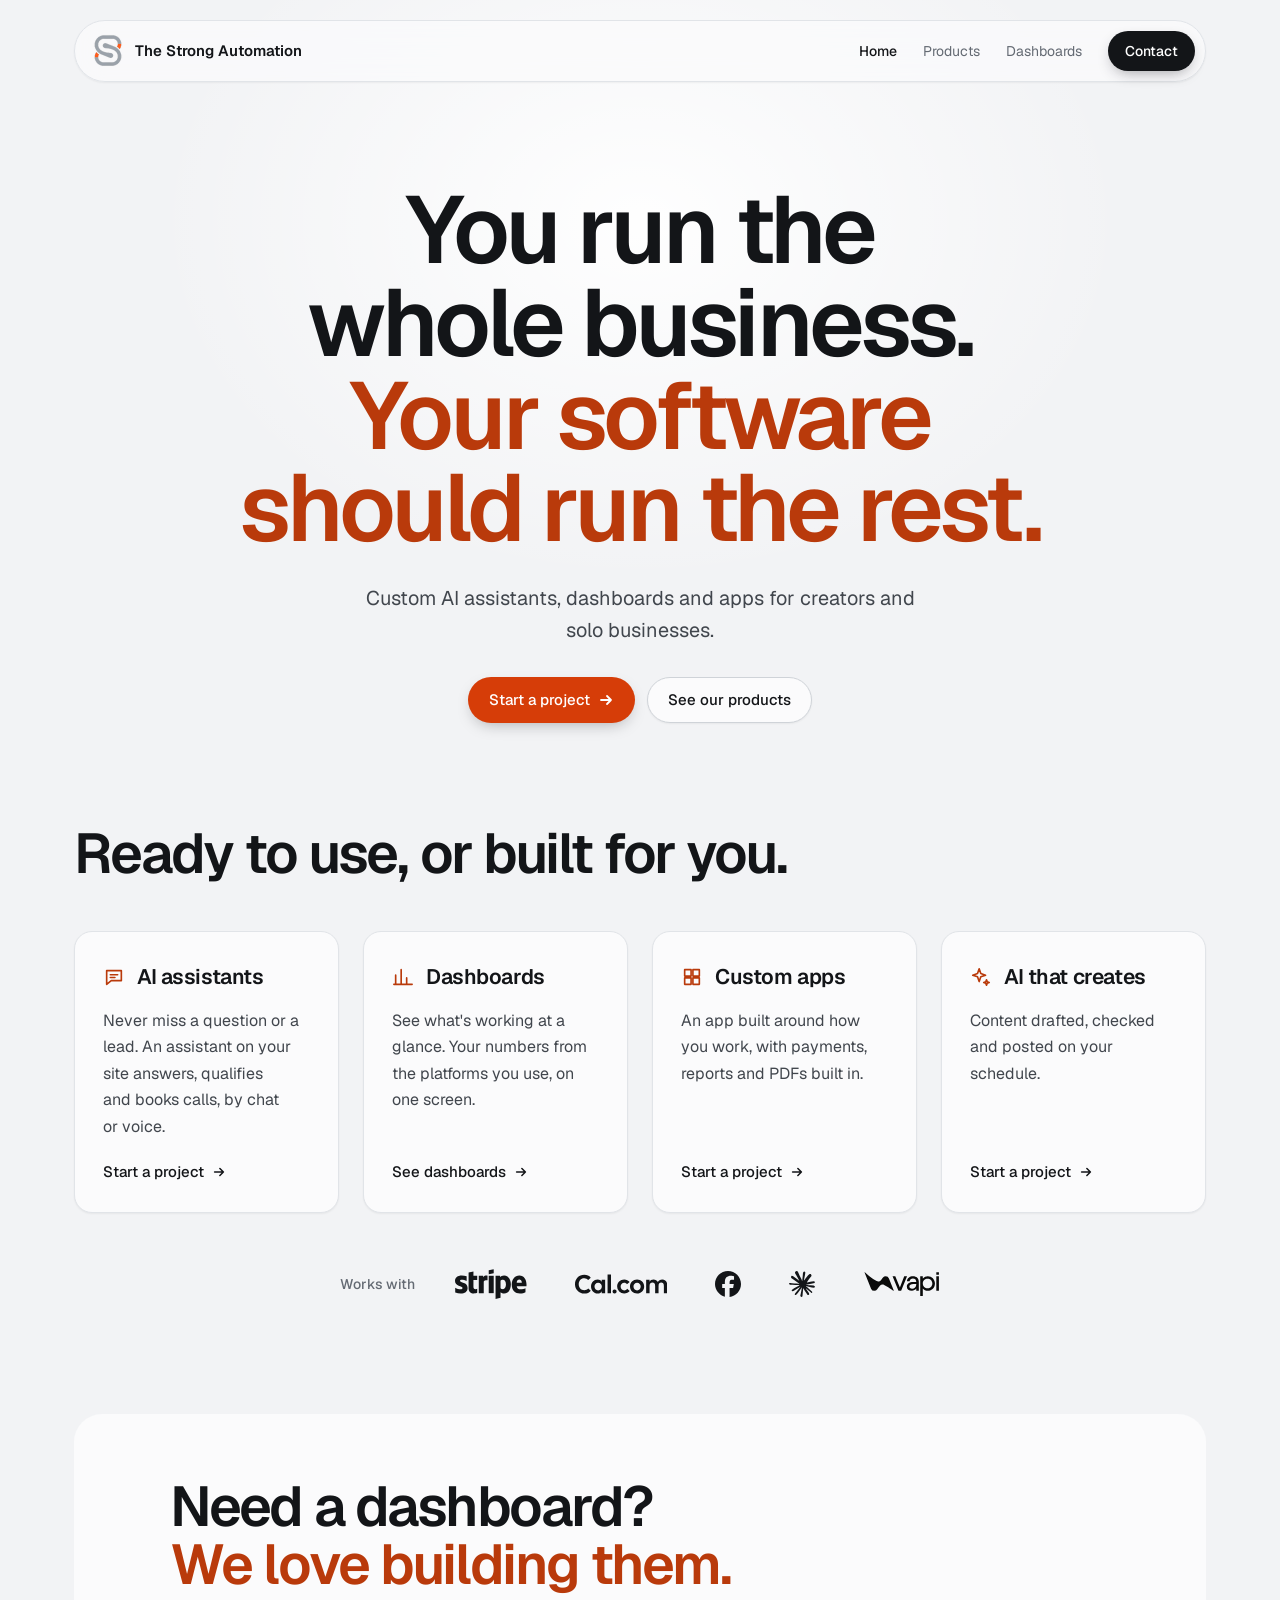
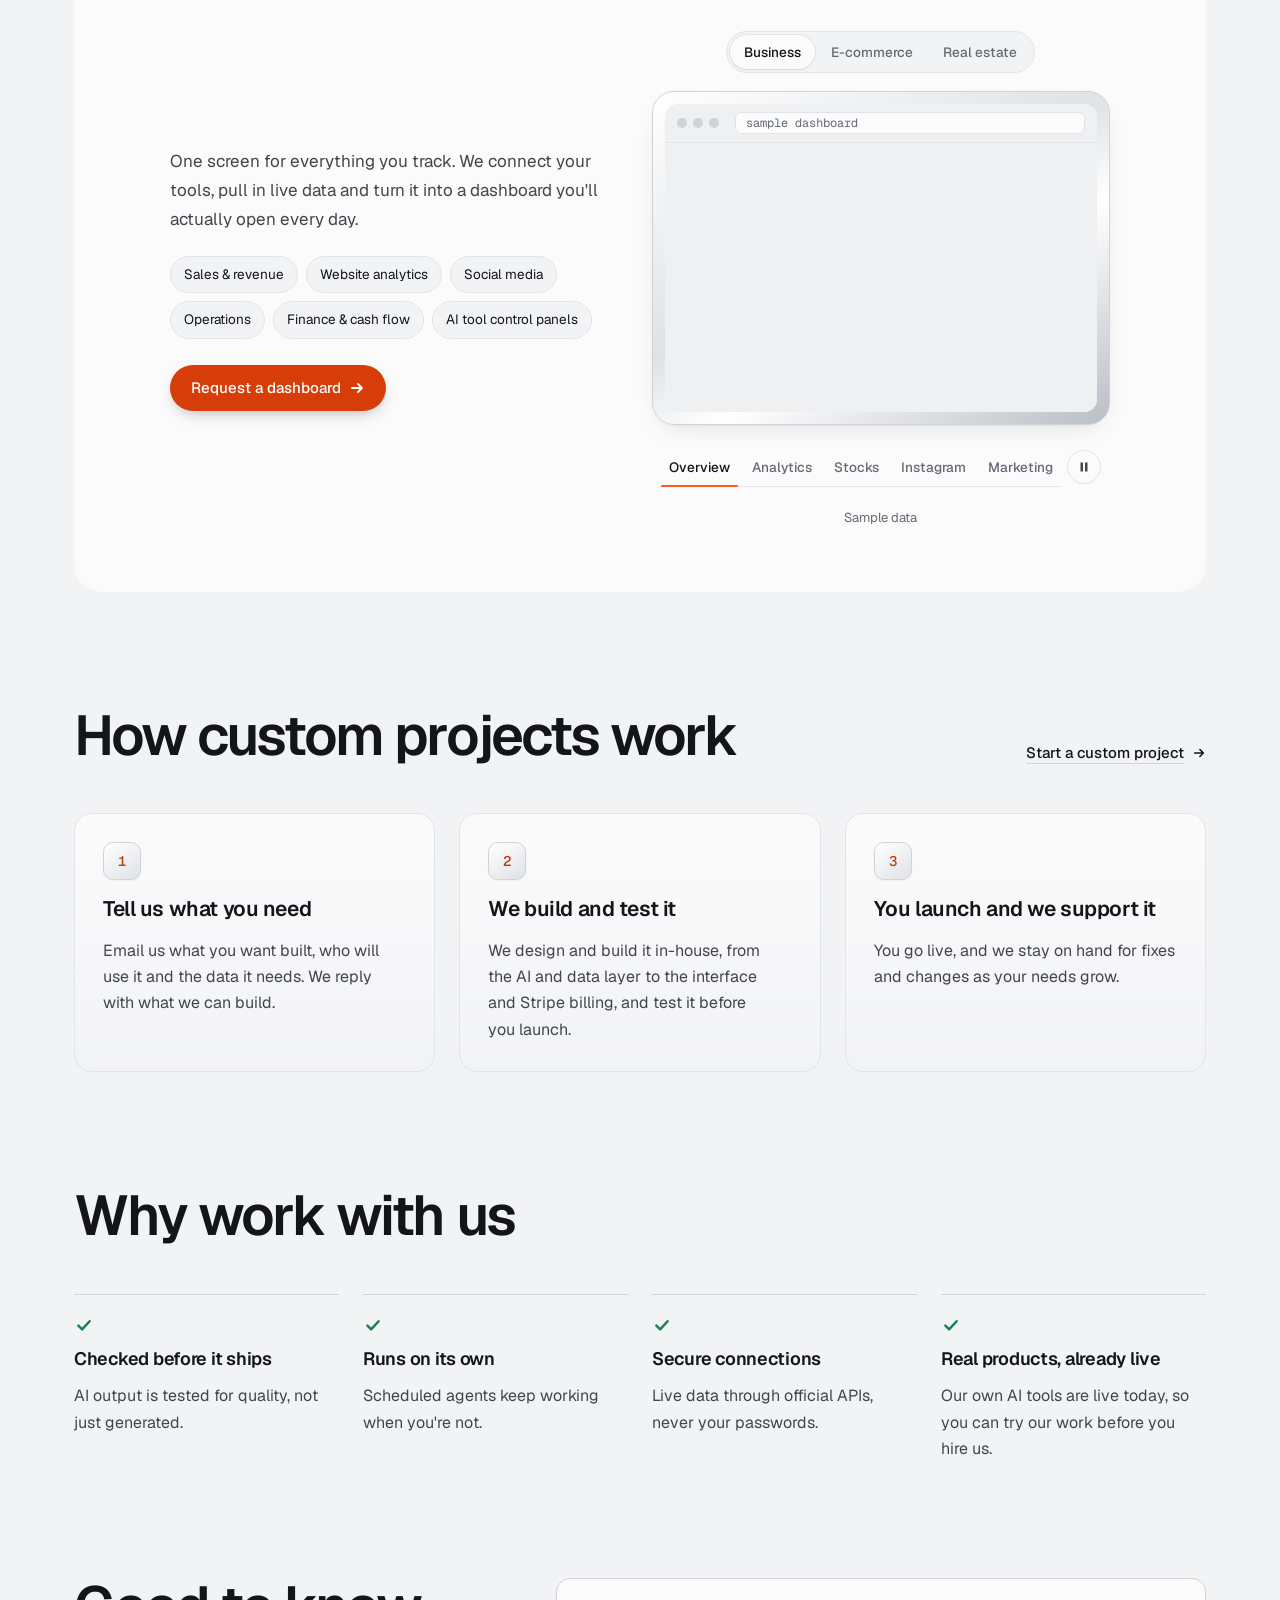
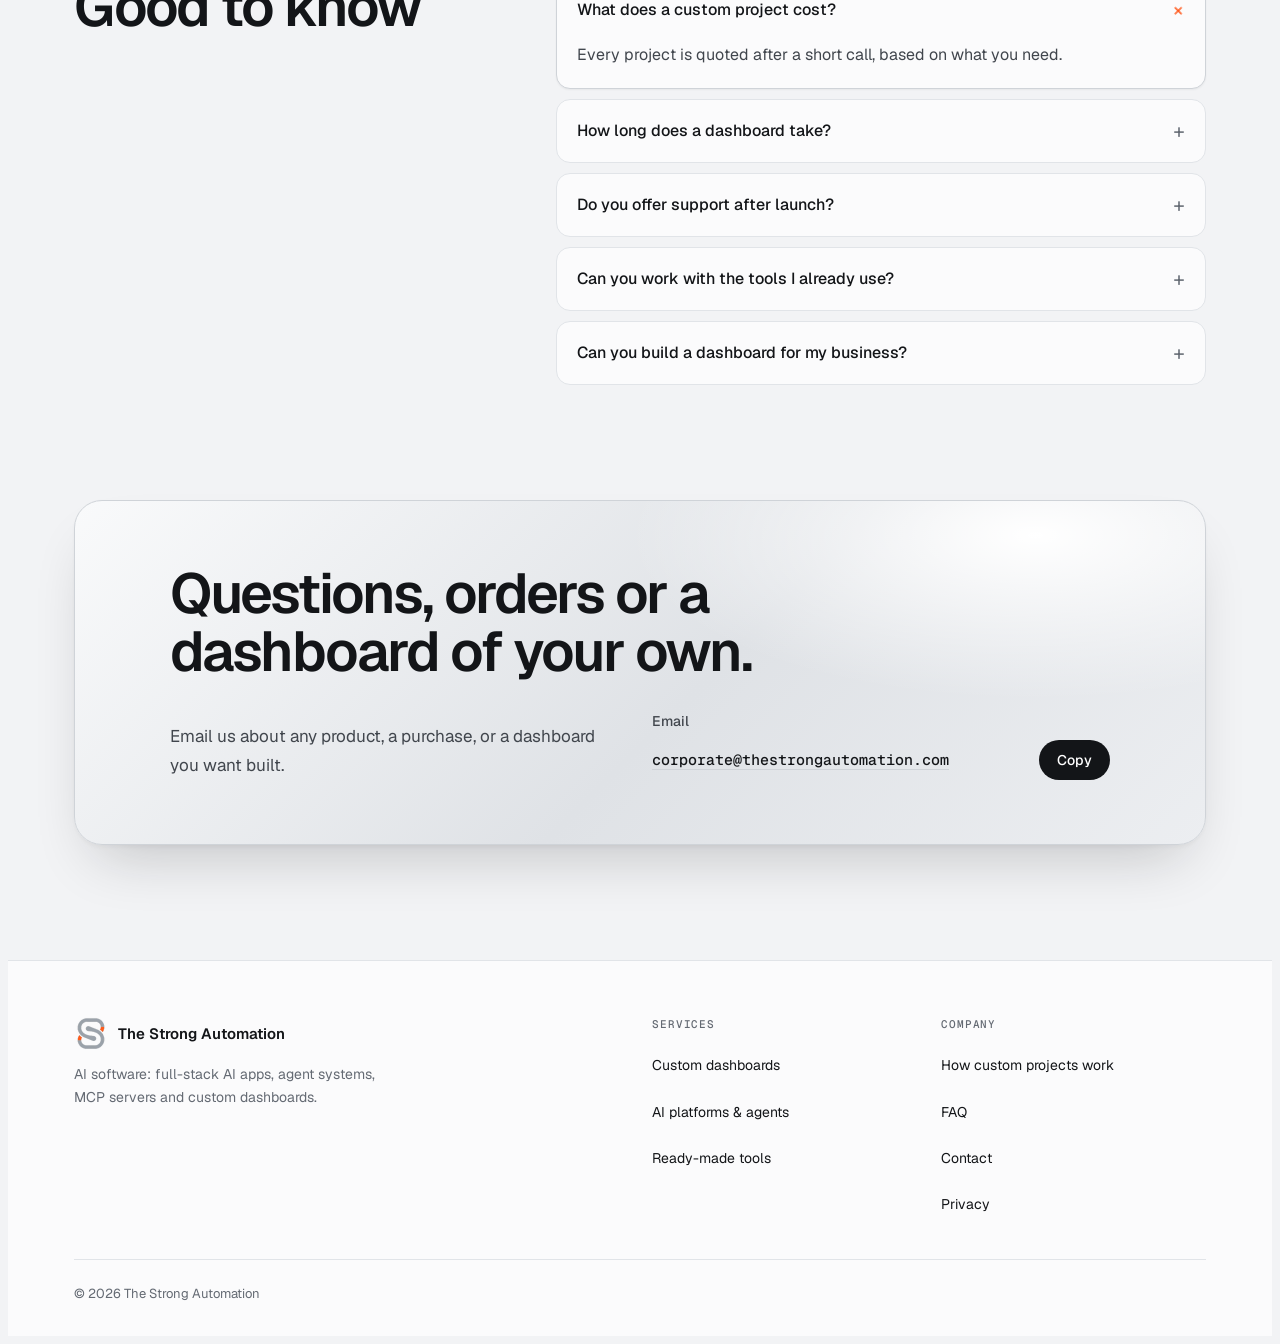
==== commit 91b42a2c: "Add e-commerce and real estate dashboards to the homepage slideshow A Business / E-commerce / Real e" ====
--- a/site/index.html
+++ b/site/index.html
@@ -130,7 +130,13 @@
           </ul>
           <a class="btn btn-accent" href="#contact">Request a dashboard <svg><use href="#i-arrow"/></svg></a>
         </div>
-        <div class="slides" data-slides role="region" aria-roledescription="carousel" aria-label="Custom dashboard screenshots">
+        <div class="dshow">
+        <div class="dswitch" role="group" aria-label="Sample dashboard">
+          <button type="button" aria-pressed="true" aria-controls="dash-biz">Business</button>
+          <button type="button" aria-pressed="false" aria-controls="dash-ec">E-commerce</button>
+          <button type="button" aria-pressed="false" aria-controls="dash-re">Real estate</button>
+        </div>
+        <div class="slides" id="dash-biz" data-slides role="region" aria-roledescription="carousel" aria-label="Business dashboard screenshots">
           <div class="track">
             <div class="slide on" id="db-s1" role="tabpanel" aria-labelledby="db-t1">
               <div class="frame"><div class="screen"><div class="wbar"><i></i><i></i><i></i><span class="url">sample dashboard</span></div><img src="img/dashboards/1-overview.webp" width="1440" height="900" loading="lazy" decoding="async" alt="Dashboard overview: live status cards for stocks, analytics, product analytics and Instagram above a grid of eight tool modules"></div></div>
@@ -148,7 +154,7 @@
               <div class="frame"><div class="screen"><div class="wbar"><i></i><i></i><i></i><span class="url">sample dashboard</span></div><img src="img/dashboards/5-marketing.webp" width="1440" height="900" loading="lazy" decoding="async" alt="Marketing page: active campaigns, leads and conversions, an AI social post generator and a campaign table"></div></div>
             </div>
           </div>
-          <div class="tabs" role="tablist" aria-label="Custom dashboard screenshots">
+          <div class="tabs" role="tablist" aria-label="Business dashboard screenshots">
             <button type="button" role="tab" id="db-t1" aria-controls="db-s1" aria-selected="true">Overview</button>
             <button type="button" role="tab" id="db-t2" aria-controls="db-s2" aria-selected="false" tabindex="-1">Analytics</button>
             <button type="button" role="tab" id="db-t3" aria-controls="db-s3" aria-selected="false" tabindex="-1">Stocks</button>
@@ -156,6 +162,45 @@
             <button type="button" role="tab" id="db-t5" aria-controls="db-s5" aria-selected="false" tabindex="-1">Marketing</button>
           </div>
           <p class="snote">Sample data</p>
+        </div>
+        <div class="slides" id="dash-ec" data-slides role="region" aria-roledescription="carousel" aria-label="E-commerce dashboard screenshots" hidden>
+          <div class="track">
+            <div class="slide on" id="ec-s1" role="tabpanel" aria-labelledby="ec-t1">
+              <div class="frame"><div class="screen"><div class="wbar"><i></i><i></i><i></i><span class="url">sample dashboard</span></div><img src="img/dashboards/ecommerce/1-revenue.webp" width="1440" height="900" loading="lazy" decoding="async" alt="Store dashboard for Fernbrook Goods: $152,287 revenue over the last 30 days charted against the previous period, above orders, average order value, conversion rate and returning customers"></div></div>
+            </div>
+            <div class="slide" id="ec-s2" role="tabpanel" aria-labelledby="ec-t2">
+              <div class="frame"><div class="screen"><div class="wbar"><i></i><i></i><i></i><span class="url">sample dashboard</span></div><img src="img/dashboards/ecommerce/2-products-channels.webp" width="1440" height="900" loading="lazy" decoding="async" alt="Top products table sorted by revenue, beside sales by channel (online store, Instagram Shop, email campaigns, wholesale) and a sales-by-category donut chart"></div></div>
+            </div>
+            <div class="slide" id="ec-s3" role="tabpanel" aria-labelledby="ec-t3">
+              <div class="frame"><div class="screen"><div class="wbar"><i></i><i></i><i></i><span class="url">sample dashboard</span></div><img src="img/dashboards/ecommerce/3-recent-orders.webp" width="1440" height="900" loading="lazy" decoding="async" alt="Recent orders with order number, customer, items, status and total, filterable by paid, shipped, delivered and refunded"></div></div>
+            </div>
+          </div>
+          <div class="tabs" role="tablist" aria-label="E-commerce dashboard screenshots">
+            <button type="button" role="tab" id="ec-t1" aria-controls="ec-s1" aria-selected="true">Revenue</button>
+            <button type="button" role="tab" id="ec-t2" aria-controls="ec-s2" aria-selected="false" tabindex="-1">Products</button>
+            <button type="button" role="tab" id="ec-t3" aria-controls="ec-s3" aria-selected="false" tabindex="-1">Orders</button>
+          </div>
+          <p class="snote">Sample data</p>
+        </div>
+        <div class="slides" id="dash-re" data-slides role="region" aria-roledescription="carousel" aria-label="Real estate dashboard screenshots" hidden>
+          <div class="track">
+            <div class="slide on" id="re-s1" role="tabpanel" aria-labelledby="re-t1">
+              <div class="frame"><div class="screen"><div class="wbar"><i></i><i></i><i></i><span class="url">sample dashboard</span></div><img src="img/dashboards/realestate/1-listings-map.webp" width="1440" height="900" loading="lazy" decoding="async" alt="Real estate agent dashboard for Harlow &amp; Pine: active listings, listing volume, days on market and commission above a map of a sample city with price pins, beside the list of listings"></div></div>
+            </div>
+            <div class="slide" id="re-s2" role="tabpanel" aria-labelledby="re-t2">
+              <div class="frame"><div class="screen"><div class="wbar"><i></i><i></i><i></i><span class="url">sample dashboard</span></div><img src="img/dashboards/realestate/2-pipeline-leads.webp" width="1440" height="900" loading="lazy" decoding="async" alt="Sales pipeline for the quarter, from 64 leads through showings, offers and contracts to 4 closed sales, above lead sources ranked from referrals to Instagram"></div></div>
+            </div>
+            <div class="slide" id="re-s3" role="tabpanel" aria-labelledby="re-t3">
+              <div class="frame"><div class="screen"><div class="wbar"><i></i><i></i><i></i><span class="url">sample dashboard</span></div><img src="img/dashboards/realestate/3-sales-coming-up.webp" width="1440" height="900" loading="lazy" decoding="async" alt="Homes closed and commission for the last 12 months as bars and a line, above upcoming showings, an open house and closings"></div></div>
+            </div>
+          </div>
+          <div class="tabs" role="tablist" aria-label="Real estate dashboard screenshots">
+            <button type="button" role="tab" id="re-t1" aria-controls="re-s1" aria-selected="true">Listings</button>
+            <button type="button" role="tab" id="re-t2" aria-controls="re-s2" aria-selected="false" tabindex="-1">Pipeline</button>
+            <button type="button" role="tab" id="re-t3" aria-controls="re-s3" aria-selected="false" tabindex="-1">Sales</button>
+          </div>
+          <p class="snote">Sample data</p>
+        </div>
         </div>
       </div>
     </div>
--- a/site/css/site.css
+++ b/site/css/site.css
@@ -246,12 +246,19 @@
 .dpanel{grid-column:1/-1;border-radius:28px;background:var(--surface);padding:clamp(40px,5vw,72px) 24px;display:grid;grid-template-columns:subgrid;row-gap:36px;align-items:center}
 .dhead{grid-column:2/12}
 .dbody{grid-column:2/7}
-.dpanel .slides{grid-column:7/12}
+.dpanel .dshow{grid-column:7/12;display:grid;gap:18px;min-width:0}
+.slides[hidden]{display:none}
+/* dashboard switcher: one segmented pill above the slideshow */
+.dswitch{justify-self:center;display:inline-flex;gap:2px;padding:3px;border-radius:999px;background:var(--bg);border:1px solid var(--line);max-width:100%}
+.dswitch button{height:34px;padding:0 14px;border:0;border-radius:999px;background:none;color:var(--muted);font:500 13.5px var(--f-sans);white-space:nowrap;cursor:pointer;transition:color .15s ease-out,background-color .15s ease-out,box-shadow .15s ease-out}
+@media (hover:hover) and (pointer:fine){.dswitch button:hover{color:var(--ink)}}
+.dswitch button[aria-pressed="true"]{background:var(--surface);color:var(--ink);box-shadow:var(--shadow-sm),0 0 0 1px var(--line)}
+@media (max-width:560px){.dswitch button{height:40px;padding:0 12px}}
 .dpanel .snote{margin:0;max-width:none;text-align:center;font-size:13px;line-height:1.4;color:var(--muted)}
 /* five tabs plus the pause button fit the 5-column slideshow without scrolling at desktop */
 .dpanel .tabs button{padding:0 8px}
 .dpanel .tabbar{gap:6px}
-@media (max-width:920px){.dpanel{grid-template-columns:minmax(0,1fr);padding:clamp(28px,5vw,48px)}.dhead,.dbody,.dpanel .slides{grid-column:1/-1}}
+@media (max-width:920px){.dpanel{grid-template-columns:minmax(0,1fr);padding:clamp(28px,5vw,48px)}.dhead,.dbody,.dpanel .dshow{grid-column:1/-1}}
 .dpanel h2{margin:0}
 .dpanel h2 em{font-style:normal;color:var(--accent-deep)}
 .dpanel p{font-size:var(--fs-body);line-height:1.7;color:var(--ink-2);margin:0;max-width:46ch}
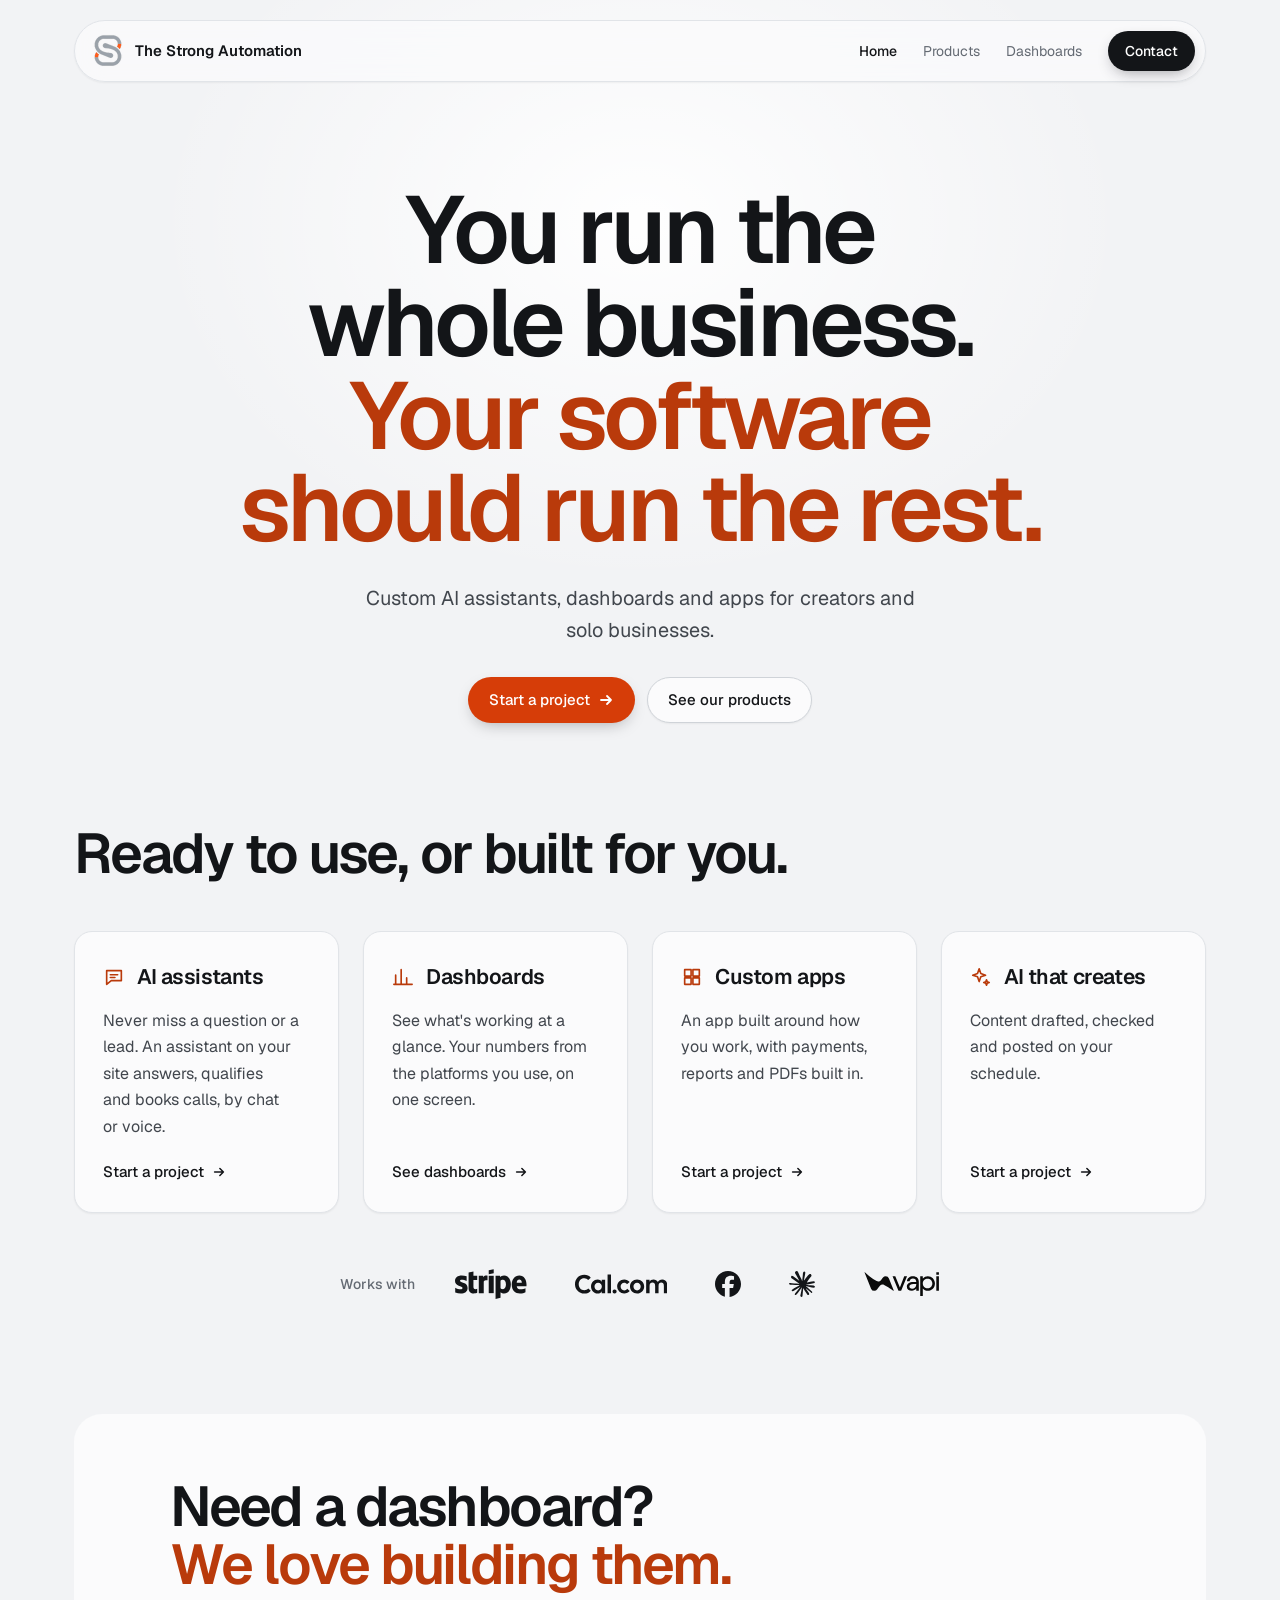
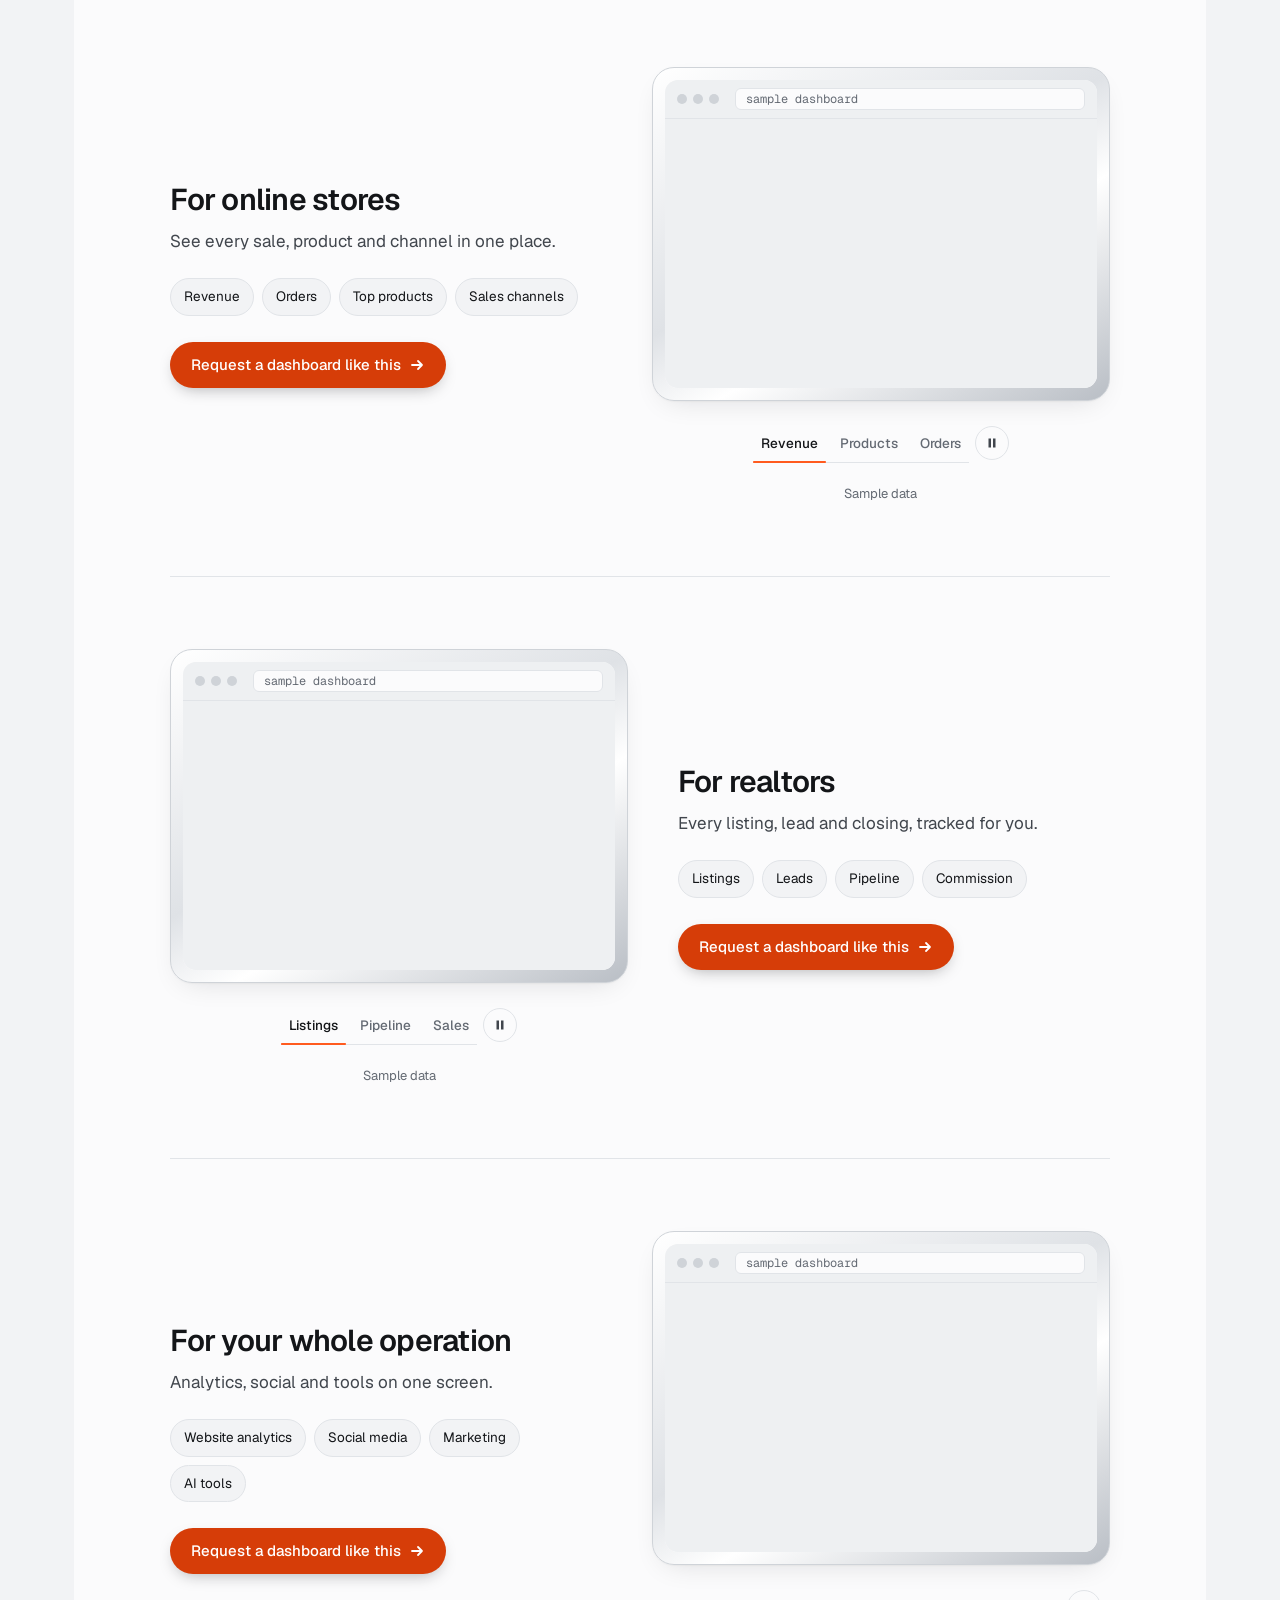
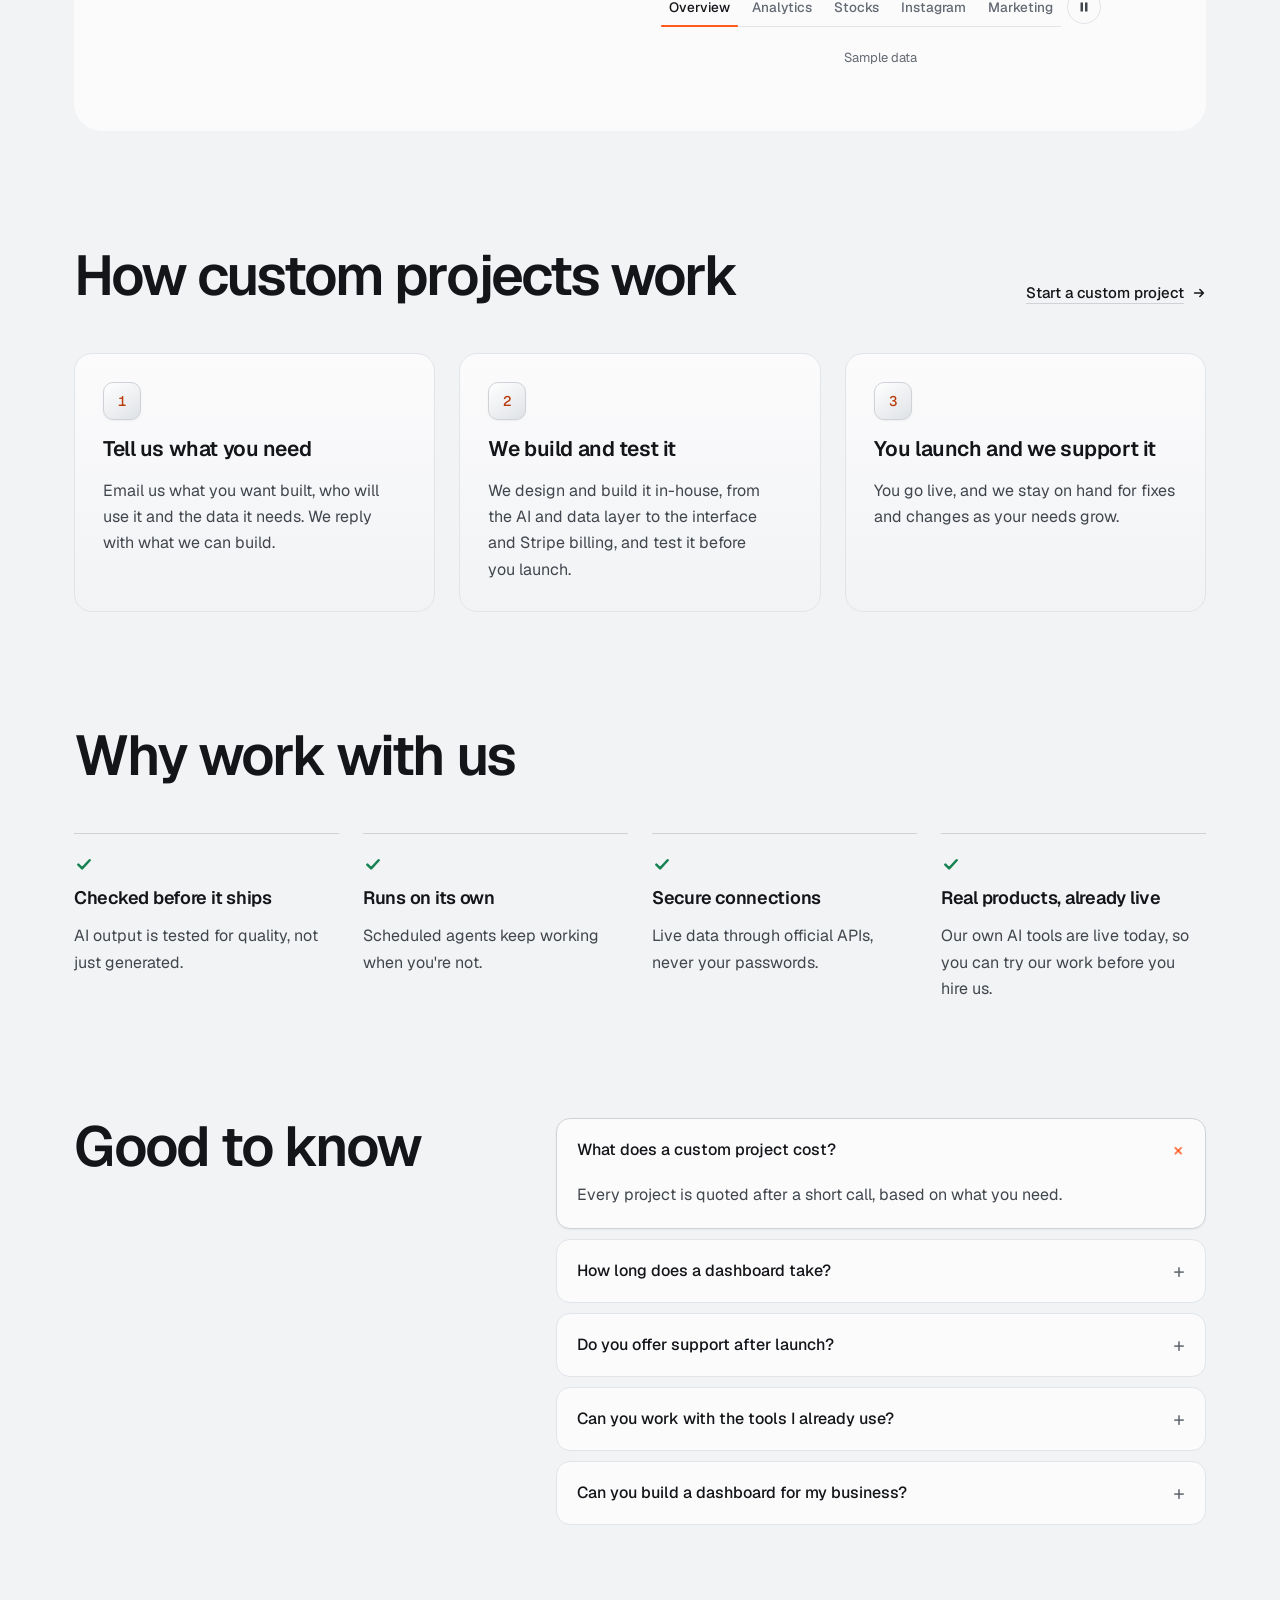
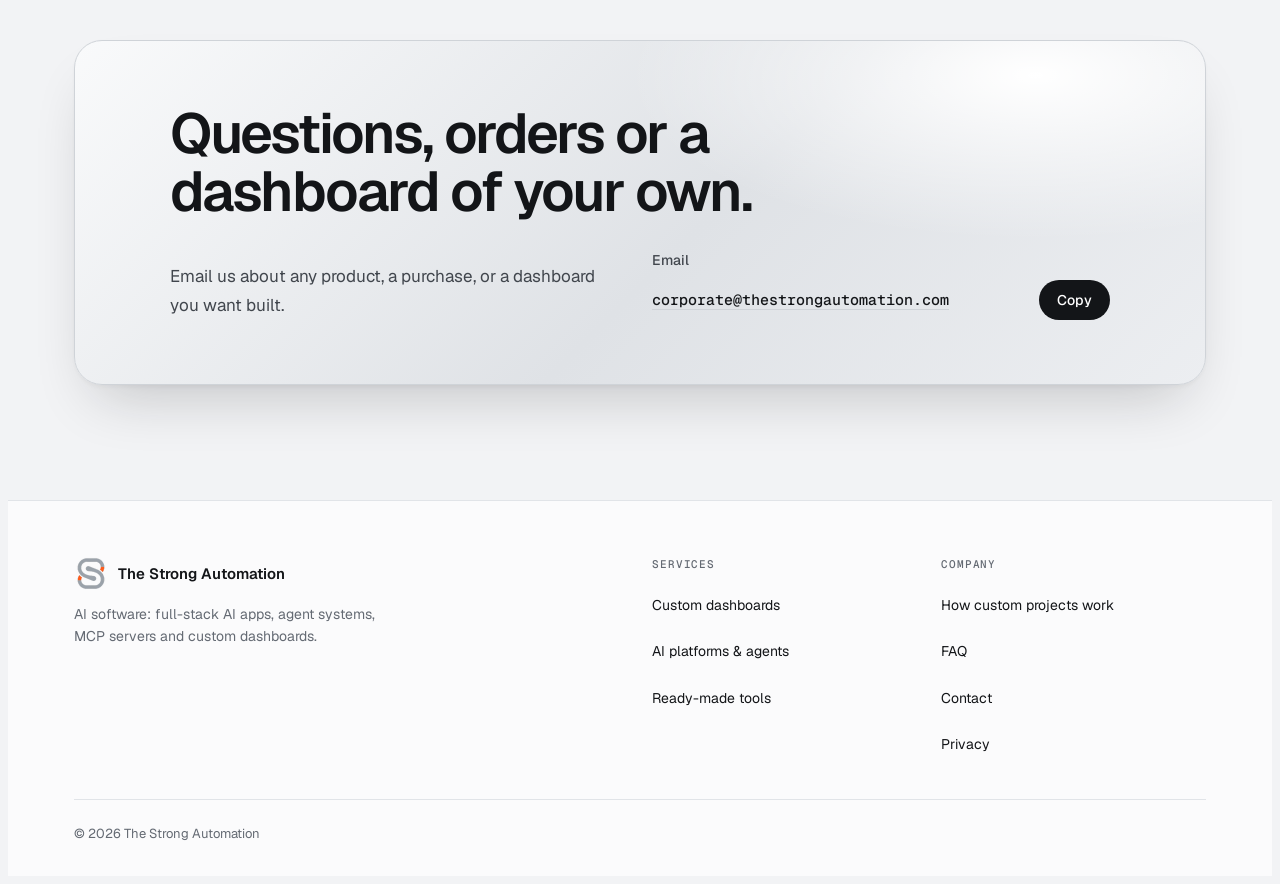
==== commit 6922cbec: "Show the three sample dashboards as their own sections Replace the dashboard switcher with three alt" ====
--- a/site/index.html
+++ b/site/index.html
@@ -47,12 +47,12 @@
       <nav class="nav" aria-label="Main">
         <a class="link" href="#top" aria-current="page">Home</a>
         <a class="link" href="products.html">Products</a>
-        <a class="link" href="#dashboards">Dashboards</a>
+        <a class="link" href="#dash-title">Dashboards</a>
         <a class="btn btn-primary" href="#contact">Contact</a>
         <details class="menu">
           <summary aria-label="Menu"><svg viewBox="0 0 18 18" fill="none" stroke="currentColor" stroke-width="1.8" stroke-linecap="round"><path d="M3 5h12M3 9h12M3 13h12"/></svg></summary>
           <div class="sheet">
-            <a href="#top" aria-current="page">Home</a><a href="products.html">Products</a><a href="#dashboards">Dashboards</a><a href="#contact">Contact</a>
+            <a href="#top" aria-current="page">Home</a><a href="products.html">Products</a><a href="#dash-title">Dashboards</a><a href="#contact">Contact</a>
           </div>
         </details>
       </nav>
@@ -123,84 +123,94 @@
         <div class="dhead">
           <h2 id="dash-title">Need a dashboard? <em>We love building them.</em></h2>
         </div>
-        <div class="dbody">
-          <p>One screen for everything you track. We connect your tools, pull in live data and turn it into a dashboard you'll actually open every day.</p>
-          <ul class="chips">
-            <li>Sales &amp; revenue</li><li>Website analytics</li><li>Social media</li><li>Operations</li><li>Finance &amp; cash flow</li><li>AI tool control panels</li>
-          </ul>
-          <a class="btn btn-accent" href="#contact">Request a dashboard <svg><use href="#i-arrow"/></svg></a>
-        </div>
-        <div class="dshow">
-        <div class="dswitch" role="group" aria-label="Sample dashboard">
-          <button type="button" aria-pressed="true" aria-controls="dash-biz">Business</button>
-          <button type="button" aria-pressed="false" aria-controls="dash-ec">E-commerce</button>
-          <button type="button" aria-pressed="false" aria-controls="dash-re">Real estate</button>
-        </div>
-        <div class="slides" id="dash-biz" data-slides role="region" aria-roledescription="carousel" aria-label="Business dashboard screenshots">
-          <div class="track">
-            <div class="slide on" id="db-s1" role="tabpanel" aria-labelledby="db-t1">
-              <div class="frame"><div class="screen"><div class="wbar"><i></i><i></i><i></i><span class="url">sample dashboard</span></div><img src="img/dashboards/1-overview.webp" width="1440" height="900" loading="lazy" decoding="async" alt="Dashboard overview: live status cards for stocks, analytics, product analytics and Instagram above a grid of eight tool modules"></div></div>
+        <div class="drow" aria-labelledby="dash-ec-title" role="group">
+          <div class="dcopy">
+            <h3 id="dash-ec-title">For online stores</h3>
+            <p>See every sale, product and channel in one place.</p>
+            <ul class="chips"><li>Revenue</li><li>Orders</li><li>Top products</li><li>Sales channels</li></ul>
+            <a class="btn btn-accent" href="#contact" aria-describedby="dash-ec-title">Request a dashboard like this <svg><use href="#i-arrow"/></svg></a>
+          </div>
+            <div class="slides" id="dash-ec" data-slides role="region" aria-roledescription="carousel" aria-label="E-commerce dashboard screenshots">
+              <div class="track">
+                <div class="slide on" id="ec-s1" role="tabpanel" aria-labelledby="ec-t1">
+                  <div class="frame"><div class="screen"><div class="wbar"><i></i><i></i><i></i><span class="url">sample dashboard</span></div><img src="img/dashboards/ecommerce/1-revenue.webp" width="1440" height="900" loading="lazy" decoding="async" alt="Store dashboard for Fernbrook Goods: $152,287 revenue over the last 30 days charted against the previous period, above orders, average order value, conversion rate and returning customers"></div></div>
+                </div>
+                <div class="slide" id="ec-s2" role="tabpanel" aria-labelledby="ec-t2">
+                  <div class="frame"><div class="screen"><div class="wbar"><i></i><i></i><i></i><span class="url">sample dashboard</span></div><img src="img/dashboards/ecommerce/2-products-channels.webp" width="1440" height="900" loading="lazy" decoding="async" alt="Top products table sorted by revenue, beside sales by channel (online store, Instagram Shop, email campaigns, wholesale) and a sales-by-category donut chart"></div></div>
+                </div>
+                <div class="slide" id="ec-s3" role="tabpanel" aria-labelledby="ec-t3">
+                  <div class="frame"><div class="screen"><div class="wbar"><i></i><i></i><i></i><span class="url">sample dashboard</span></div><img src="img/dashboards/ecommerce/3-recent-orders.webp" width="1440" height="900" loading="lazy" decoding="async" alt="Recent orders with order number, customer, items, status and total, filterable by paid, shipped, delivered and refunded"></div></div>
+                </div>
+              </div>
+              <div class="tabs" role="tablist" aria-label="E-commerce dashboard screenshots">
+                <button type="button" role="tab" id="ec-t1" aria-controls="ec-s1" aria-selected="true">Revenue</button>
+                <button type="button" role="tab" id="ec-t2" aria-controls="ec-s2" aria-selected="false" tabindex="-1">Products</button>
+                <button type="button" role="tab" id="ec-t3" aria-controls="ec-s3" aria-selected="false" tabindex="-1">Orders</button>
+              </div>
+              <p class="snote">Sample data</p>
             </div>
-            <div class="slide" id="db-s2" role="tabpanel" aria-labelledby="db-t2">
-              <div class="frame"><div class="screen"><div class="wbar"><i></i><i></i><i></i><span class="url">sample dashboard</span></div><img src="img/dashboards/2-analytics.webp" width="1440" height="900" loading="lazy" decoding="async" alt="Analytics page comparing three sample sites, Main Website, Online Store and Blog, by sessions, bounce rate, visit length and trend"></div></div>
+        </div>
+        <div class="drow flip" aria-labelledby="dash-re-title" role="group">
+          <div class="dcopy">
+            <h3 id="dash-re-title">For realtors</h3>
+            <p>Every listing, lead and closing, tracked for you.</p>
+            <ul class="chips"><li>Listings</li><li>Leads</li><li>Pipeline</li><li>Commission</li></ul>
+            <a class="btn btn-accent" href="#contact" aria-describedby="dash-re-title">Request a dashboard like this <svg><use href="#i-arrow"/></svg></a>
+          </div>
+            <div class="slides" id="dash-re" data-slides role="region" aria-roledescription="carousel" aria-label="Real estate dashboard screenshots">
+              <div class="track">
+                <div class="slide on" id="re-s1" role="tabpanel" aria-labelledby="re-t1">
+                  <div class="frame"><div class="screen"><div class="wbar"><i></i><i></i><i></i><span class="url">sample dashboard</span></div><img src="img/dashboards/realestate/1-listings-map.webp" width="1440" height="900" loading="lazy" decoding="async" alt="Real estate agent dashboard for Harlow &amp; Pine: active listings, listing volume, days on market and commission above a map of a sample city with price pins, beside the list of listings"></div></div>
+                </div>
+                <div class="slide" id="re-s2" role="tabpanel" aria-labelledby="re-t2">
+                  <div class="frame"><div class="screen"><div class="wbar"><i></i><i></i><i></i><span class="url">sample dashboard</span></div><img src="img/dashboards/realestate/2-pipeline-leads.webp" width="1440" height="900" loading="lazy" decoding="async" alt="Sales pipeline for the quarter, from 64 leads through showings, offers and contracts to 4 closed sales, above lead sources ranked from referrals to Instagram"></div></div>
+                </div>
+                <div class="slide" id="re-s3" role="tabpanel" aria-labelledby="re-t3">
+                  <div class="frame"><div class="screen"><div class="wbar"><i></i><i></i><i></i><span class="url">sample dashboard</span></div><img src="img/dashboards/realestate/3-sales-coming-up.webp" width="1440" height="900" loading="lazy" decoding="async" alt="Homes closed and commission for the last 12 months as bars and a line, above upcoming showings, an open house and closings"></div></div>
+                </div>
+              </div>
+              <div class="tabs" role="tablist" aria-label="Real estate dashboard screenshots">
+                <button type="button" role="tab" id="re-t1" aria-controls="re-s1" aria-selected="true">Listings</button>
+                <button type="button" role="tab" id="re-t2" aria-controls="re-s2" aria-selected="false" tabindex="-1">Pipeline</button>
+                <button type="button" role="tab" id="re-t3" aria-controls="re-s3" aria-selected="false" tabindex="-1">Sales</button>
+              </div>
+              <p class="snote">Sample data</p>
             </div>
-            <div class="slide" id="db-s3" role="tabpanel" aria-labelledby="db-t3">
-              <div class="frame"><div class="screen"><div class="wbar"><i></i><i></i><i></i><span class="url">sample dashboard</span></div><img src="img/dashboards/3-stocks.webp" width="1440" height="900" loading="lazy" decoding="async" alt="Stocks page for a sample paper-trading account: portfolio value, open positions and a watchlist"></div></div>
+        </div>
+        <div class="drow" aria-labelledby="dash-biz-title" role="group">
+          <div class="dcopy">
+            <h3 id="dash-biz-title">For your whole operation</h3>
+            <p>Analytics, social and tools on one screen.</p>
+            <ul class="chips"><li>Website analytics</li><li>Social media</li><li>Marketing</li><li>AI tools</li></ul>
+            <a class="btn btn-accent" href="#contact" aria-describedby="dash-biz-title">Request a dashboard like this <svg><use href="#i-arrow"/></svg></a>
+          </div>
+            <div class="slides" id="dash-biz" data-slides role="region" aria-roledescription="carousel" aria-label="Business dashboard screenshots">
+              <div class="track">
+                <div class="slide on" id="db-s1" role="tabpanel" aria-labelledby="db-t1">
+                  <div class="frame"><div class="screen"><div class="wbar"><i></i><i></i><i></i><span class="url">sample dashboard</span></div><img src="img/dashboards/1-overview.webp" width="1440" height="900" loading="lazy" decoding="async" alt="Dashboard overview: live status cards for stocks, analytics, product analytics and Instagram above a grid of eight tool modules"></div></div>
+                </div>
+                <div class="slide" id="db-s2" role="tabpanel" aria-labelledby="db-t2">
+                  <div class="frame"><div class="screen"><div class="wbar"><i></i><i></i><i></i><span class="url">sample dashboard</span></div><img src="img/dashboards/2-analytics.webp" width="1440" height="900" loading="lazy" decoding="async" alt="Analytics page comparing three sample sites, Main Website, Online Store and Blog, by sessions, bounce rate, visit length and trend"></div></div>
+                </div>
+                <div class="slide" id="db-s3" role="tabpanel" aria-labelledby="db-t3">
+                  <div class="frame"><div class="screen"><div class="wbar"><i></i><i></i><i></i><span class="url">sample dashboard</span></div><img src="img/dashboards/3-stocks.webp" width="1440" height="900" loading="lazy" decoding="async" alt="Stocks page for a sample paper-trading account: portfolio value, open positions and a watchlist"></div></div>
+                </div>
+                <div class="slide" id="db-s4" role="tabpanel" aria-labelledby="db-t4">
+                  <div class="frame"><div class="screen"><div class="wbar"><i></i><i></i><i></i><span class="url">sample dashboard</span></div><img src="img/dashboards/4-instagram.webp" width="1440" height="900" loading="lazy" decoding="async" alt="Instagram page for a sample brand account: followers, engagement rate, average likes and recent posts about a product launch"></div></div>
+                </div>
+                <div class="slide" id="db-s5" role="tabpanel" aria-labelledby="db-t5">
+                  <div class="frame"><div class="screen"><div class="wbar"><i></i><i></i><i></i><span class="url">sample dashboard</span></div><img src="img/dashboards/5-marketing.webp" width="1440" height="900" loading="lazy" decoding="async" alt="Marketing page: active campaigns, leads and conversions, an AI social post generator and a campaign table"></div></div>
+                </div>
+              </div>
+              <div class="tabs" role="tablist" aria-label="Business dashboard screenshots">
+                <button type="button" role="tab" id="db-t1" aria-controls="db-s1" aria-selected="true">Overview</button>
+                <button type="button" role="tab" id="db-t2" aria-controls="db-s2" aria-selected="false" tabindex="-1">Analytics</button>
+                <button type="button" role="tab" id="db-t3" aria-controls="db-s3" aria-selected="false" tabindex="-1">Stocks</button>
+                <button type="button" role="tab" id="db-t4" aria-controls="db-s4" aria-selected="false" tabindex="-1">Instagram</button>
+                <button type="button" role="tab" id="db-t5" aria-controls="db-s5" aria-selected="false" tabindex="-1">Marketing</button>
+              </div>
+              <p class="snote">Sample data</p>
             </div>
-            <div class="slide" id="db-s4" role="tabpanel" aria-labelledby="db-t4">
-              <div class="frame"><div class="screen"><div class="wbar"><i></i><i></i><i></i><span class="url">sample dashboard</span></div><img src="img/dashboards/4-instagram.webp" width="1440" height="900" loading="lazy" decoding="async" alt="Instagram page for a sample brand account: followers, engagement rate, average likes and recent posts about a product launch"></div></div>
-            </div>
-            <div class="slide" id="db-s5" role="tabpanel" aria-labelledby="db-t5">
-              <div class="frame"><div class="screen"><div class="wbar"><i></i><i></i><i></i><span class="url">sample dashboard</span></div><img src="img/dashboards/5-marketing.webp" width="1440" height="900" loading="lazy" decoding="async" alt="Marketing page: active campaigns, leads and conversions, an AI social post generator and a campaign table"></div></div>
-            </div>
-          </div>
-          <div class="tabs" role="tablist" aria-label="Business dashboard screenshots">
-            <button type="button" role="tab" id="db-t1" aria-controls="db-s1" aria-selected="true">Overview</button>
-            <button type="button" role="tab" id="db-t2" aria-controls="db-s2" aria-selected="false" tabindex="-1">Analytics</button>
-            <button type="button" role="tab" id="db-t3" aria-controls="db-s3" aria-selected="false" tabindex="-1">Stocks</button>
-            <button type="button" role="tab" id="db-t4" aria-controls="db-s4" aria-selected="false" tabindex="-1">Instagram</button>
-            <button type="button" role="tab" id="db-t5" aria-controls="db-s5" aria-selected="false" tabindex="-1">Marketing</button>
-          </div>
-          <p class="snote">Sample data</p>
-        </div>
-        <div class="slides" id="dash-ec" data-slides role="region" aria-roledescription="carousel" aria-label="E-commerce dashboard screenshots" hidden>
-          <div class="track">
-            <div class="slide on" id="ec-s1" role="tabpanel" aria-labelledby="ec-t1">
-              <div class="frame"><div class="screen"><div class="wbar"><i></i><i></i><i></i><span class="url">sample dashboard</span></div><img src="img/dashboards/ecommerce/1-revenue.webp" width="1440" height="900" loading="lazy" decoding="async" alt="Store dashboard for Fernbrook Goods: $152,287 revenue over the last 30 days charted against the previous period, above orders, average order value, conversion rate and returning customers"></div></div>
-            </div>
-            <div class="slide" id="ec-s2" role="tabpanel" aria-labelledby="ec-t2">
-              <div class="frame"><div class="screen"><div class="wbar"><i></i><i></i><i></i><span class="url">sample dashboard</span></div><img src="img/dashboards/ecommerce/2-products-channels.webp" width="1440" height="900" loading="lazy" decoding="async" alt="Top products table sorted by revenue, beside sales by channel (online store, Instagram Shop, email campaigns, wholesale) and a sales-by-category donut chart"></div></div>
-            </div>
-            <div class="slide" id="ec-s3" role="tabpanel" aria-labelledby="ec-t3">
-              <div class="frame"><div class="screen"><div class="wbar"><i></i><i></i><i></i><span class="url">sample dashboard</span></div><img src="img/dashboards/ecommerce/3-recent-orders.webp" width="1440" height="900" loading="lazy" decoding="async" alt="Recent orders with order number, customer, items, status and total, filterable by paid, shipped, delivered and refunded"></div></div>
-            </div>
-          </div>
-          <div class="tabs" role="tablist" aria-label="E-commerce dashboard screenshots">
-            <button type="button" role="tab" id="ec-t1" aria-controls="ec-s1" aria-selected="true">Revenue</button>
-            <button type="button" role="tab" id="ec-t2" aria-controls="ec-s2" aria-selected="false" tabindex="-1">Products</button>
-            <button type="button" role="tab" id="ec-t3" aria-controls="ec-s3" aria-selected="false" tabindex="-1">Orders</button>
-          </div>
-          <p class="snote">Sample data</p>
-        </div>
-        <div class="slides" id="dash-re" data-slides role="region" aria-roledescription="carousel" aria-label="Real estate dashboard screenshots" hidden>
-          <div class="track">
-            <div class="slide on" id="re-s1" role="tabpanel" aria-labelledby="re-t1">
-              <div class="frame"><div class="screen"><div class="wbar"><i></i><i></i><i></i><span class="url">sample dashboard</span></div><img src="img/dashboards/realestate/1-listings-map.webp" width="1440" height="900" loading="lazy" decoding="async" alt="Real estate agent dashboard for Harlow &amp; Pine: active listings, listing volume, days on market and commission above a map of a sample city with price pins, beside the list of listings"></div></div>
-            </div>
-            <div class="slide" id="re-s2" role="tabpanel" aria-labelledby="re-t2">
-              <div class="frame"><div class="screen"><div class="wbar"><i></i><i></i><i></i><span class="url">sample dashboard</span></div><img src="img/dashboards/realestate/2-pipeline-leads.webp" width="1440" height="900" loading="lazy" decoding="async" alt="Sales pipeline for the quarter, from 64 leads through showings, offers and contracts to 4 closed sales, above lead sources ranked from referrals to Instagram"></div></div>
-            </div>
-            <div class="slide" id="re-s3" role="tabpanel" aria-labelledby="re-t3">
-              <div class="frame"><div class="screen"><div class="wbar"><i></i><i></i><i></i><span class="url">sample dashboard</span></div><img src="img/dashboards/realestate/3-sales-coming-up.webp" width="1440" height="900" loading="lazy" decoding="async" alt="Homes closed and commission for the last 12 months as bars and a line, above upcoming showings, an open house and closings"></div></div>
-            </div>
-          </div>
-          <div class="tabs" role="tablist" aria-label="Real estate dashboard screenshots">
-            <button type="button" role="tab" id="re-t1" aria-controls="re-s1" aria-selected="true">Listings</button>
-            <button type="button" role="tab" id="re-t2" aria-controls="re-s2" aria-selected="false" tabindex="-1">Pipeline</button>
-            <button type="button" role="tab" id="re-t3" aria-controls="re-s3" aria-selected="false" tabindex="-1">Sales</button>
-          </div>
-          <p class="snote">Sample data</p>
-        </div>
         </div>
       </div>
     </div>
--- a/site/css/site.css
+++ b/site/css/site.css
@@ -242,23 +242,22 @@
 
 /* dashboards offer */
 .dash .wrap{padding-block:0 var(--band)}
-/* the panel takes the page's columns (subgrid): heading across 2-11, copy 2-6, screenshot 7-11 */
-.dpanel{grid-column:1/-1;border-radius:28px;background:var(--surface);padding:clamp(40px,5vw,72px) 24px;display:grid;grid-template-columns:subgrid;row-gap:36px;align-items:center}
+/* the panel takes the page's columns (subgrid): heading across 2-11, then one row per sample dashboard
+   with its copy on 2-6 and its screenshot on 7-11, mirrored on .flip; rows are split by a hairline */
+.dpanel{grid-column:1/-1;border-radius:28px;background:var(--surface);padding:clamp(40px,5vw,72px) 24px;display:grid;grid-template-columns:subgrid;row-gap:clamp(48px,6vw,72px);align-items:center}
 .dhead{grid-column:2/12}
-.dbody{grid-column:2/7}
-.dpanel .dshow{grid-column:7/12;display:grid;gap:18px;min-width:0}
-.slides[hidden]{display:none}
-/* dashboard switcher: one segmented pill above the slideshow */
-.dswitch{justify-self:center;display:inline-flex;gap:2px;padding:3px;border-radius:999px;background:var(--bg);border:1px solid var(--line);max-width:100%}
-.dswitch button{height:34px;padding:0 14px;border:0;border-radius:999px;background:none;color:var(--muted);font:500 13.5px var(--f-sans);white-space:nowrap;cursor:pointer;transition:color .15s ease-out,background-color .15s ease-out,box-shadow .15s ease-out}
-@media (hover:hover) and (pointer:fine){.dswitch button:hover{color:var(--ink)}}
-.dswitch button[aria-pressed="true"]{background:var(--surface);color:var(--ink);box-shadow:var(--shadow-sm),0 0 0 1px var(--line)}
-@media (max-width:560px){.dswitch button{height:40px;padding:0 12px}}
+.drow{grid-column:2/12;display:grid;grid-template-columns:subgrid;align-items:center;row-gap:28px}
+.drow + .drow{padding-top:clamp(48px,6vw,72px);border-top:1px solid var(--line)}
+.dcopy{grid-column:1/6;padding-right:clamp(0px,2vw,32px)}
+.drow .slides{grid-column:6/11}
+.drow.flip .dcopy{grid-column:6/11;grid-row:1;padding:0 0 0 clamp(0px,2vw,32px)}
+.drow.flip .slides{grid-column:1/6;grid-row:1}
+.dcopy h3{margin:0 0 10px;font-size:clamp(24px,2.4vw,30px);font-weight:600;line-height:1.15;letter-spacing:-.025em}
 .dpanel .snote{margin:0;max-width:none;text-align:center;font-size:13px;line-height:1.4;color:var(--muted)}
 /* five tabs plus the pause button fit the 5-column slideshow without scrolling at desktop */
 .dpanel .tabs button{padding:0 8px}
 .dpanel .tabbar{gap:6px}
-@media (max-width:920px){.dpanel{grid-template-columns:minmax(0,1fr);padding:clamp(28px,5vw,48px)}.dhead,.dbody,.dpanel .dshow{grid-column:1/-1}}
+@media (max-width:920px){.dpanel{grid-template-columns:minmax(0,1fr);padding:clamp(28px,5vw,48px)}.dhead,.drow{grid-column:1/-1}.drow{grid-template-columns:minmax(0,1fr)}.drow .dcopy,.drow .slides,.drow.flip .dcopy,.drow.flip .slides{grid-column:1/-1;grid-row:auto;padding:0}}
 .dpanel h2{margin:0}
 .dpanel h2 em{font-style:normal;color:var(--accent-deep)}
 .dpanel p{font-size:var(--fs-body);line-height:1.7;color:var(--ink-2);margin:0;max-width:46ch}
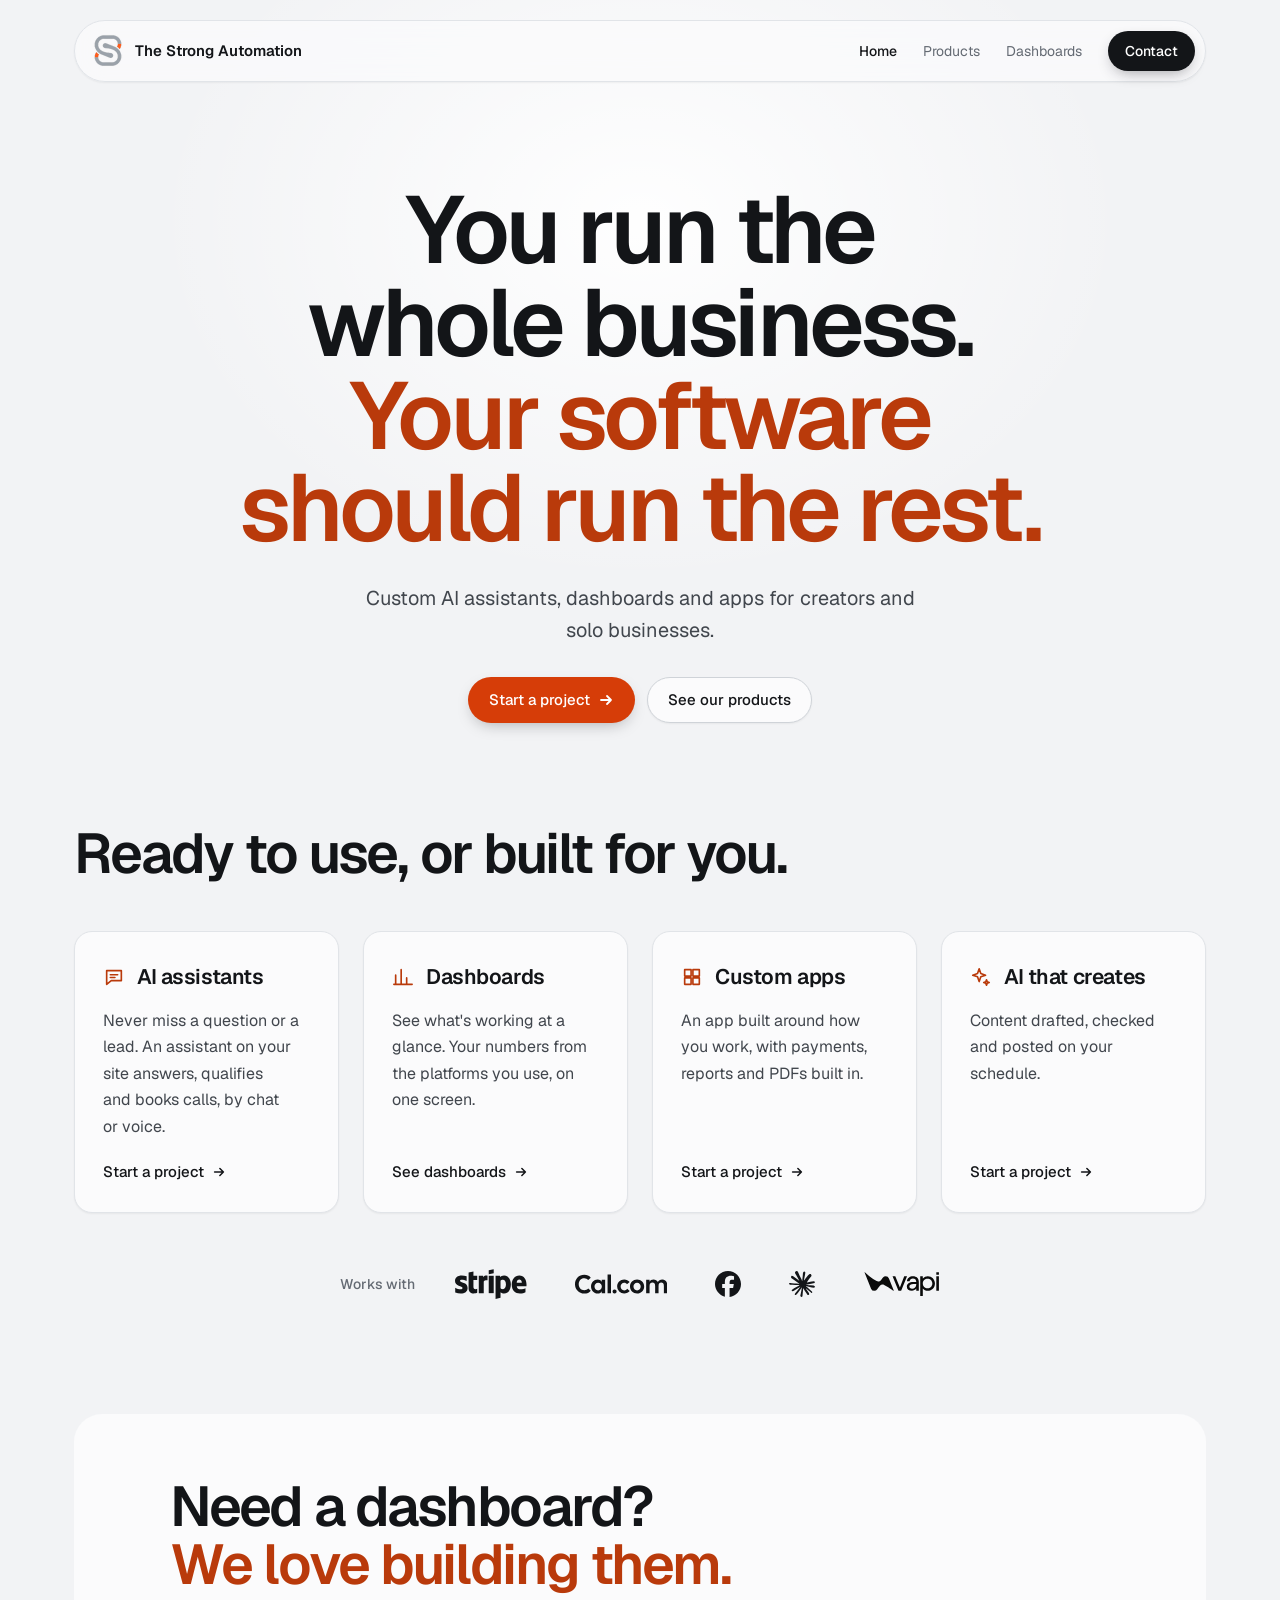
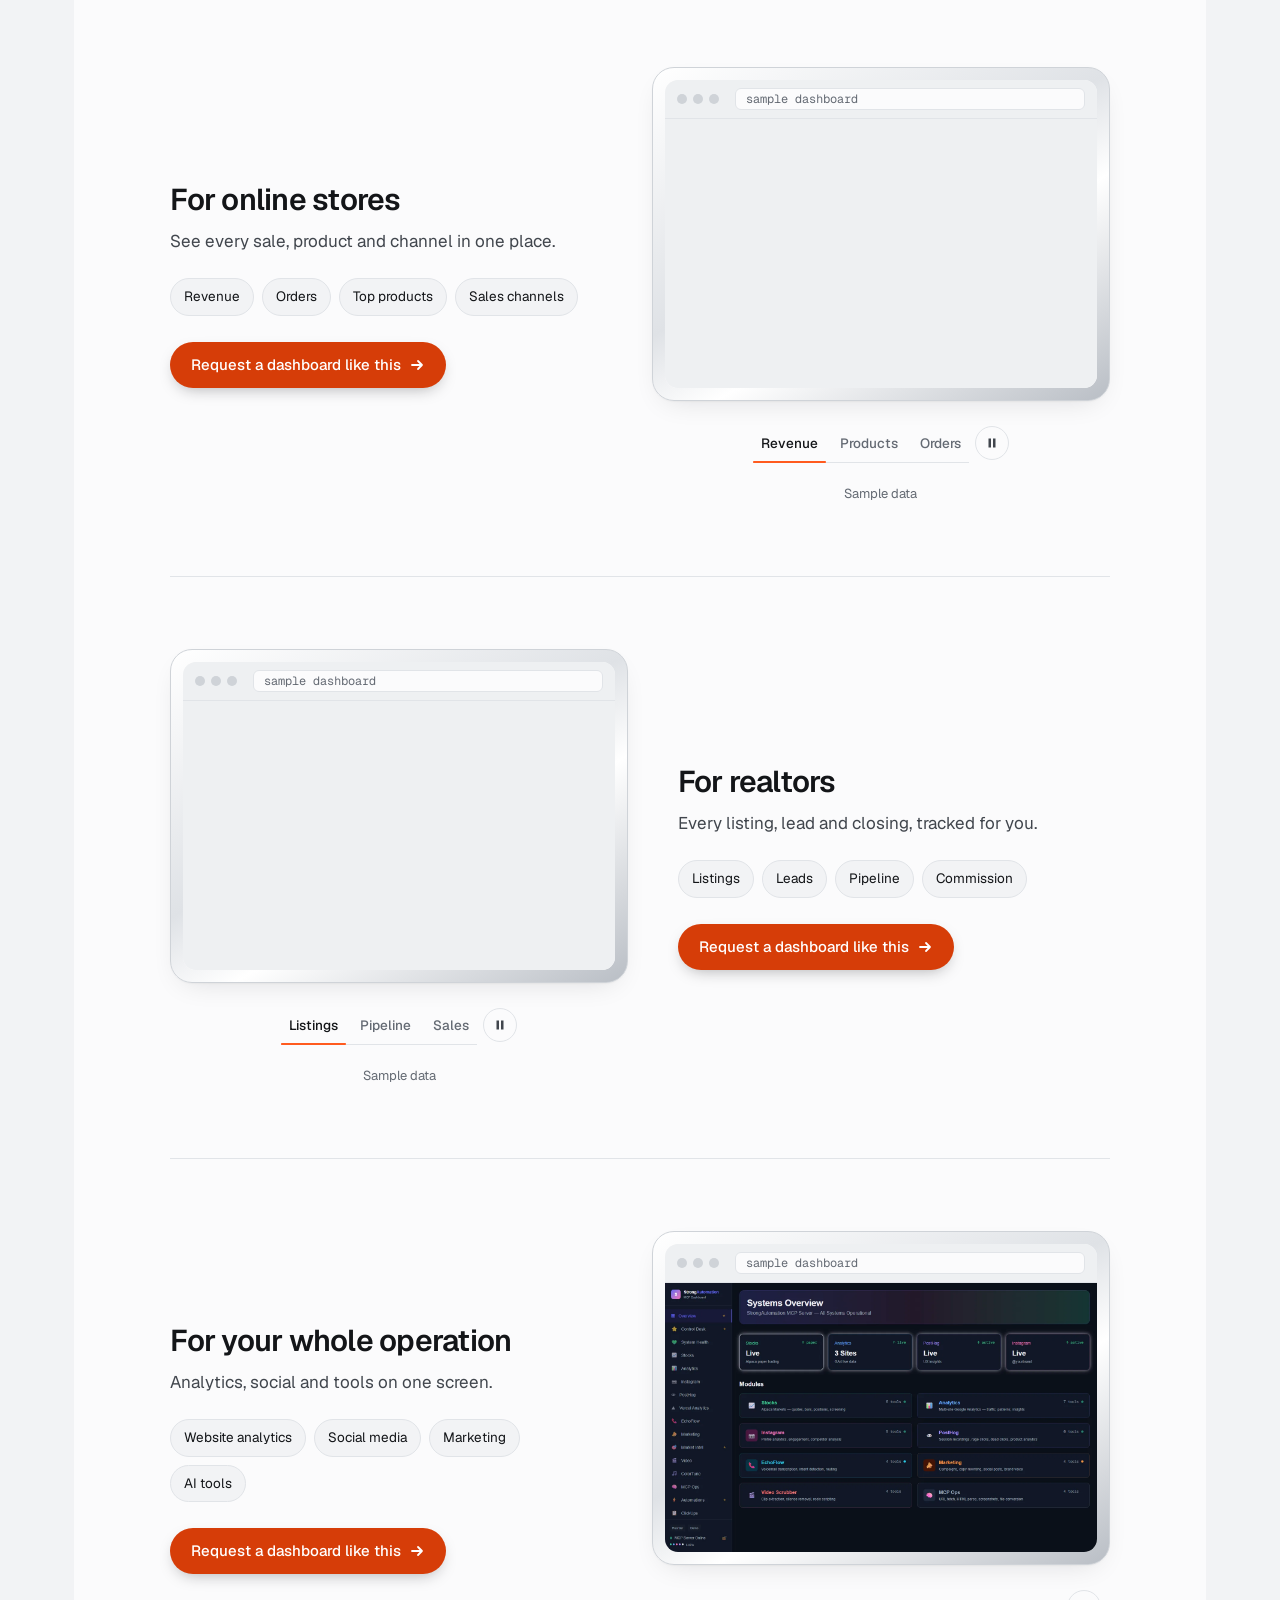
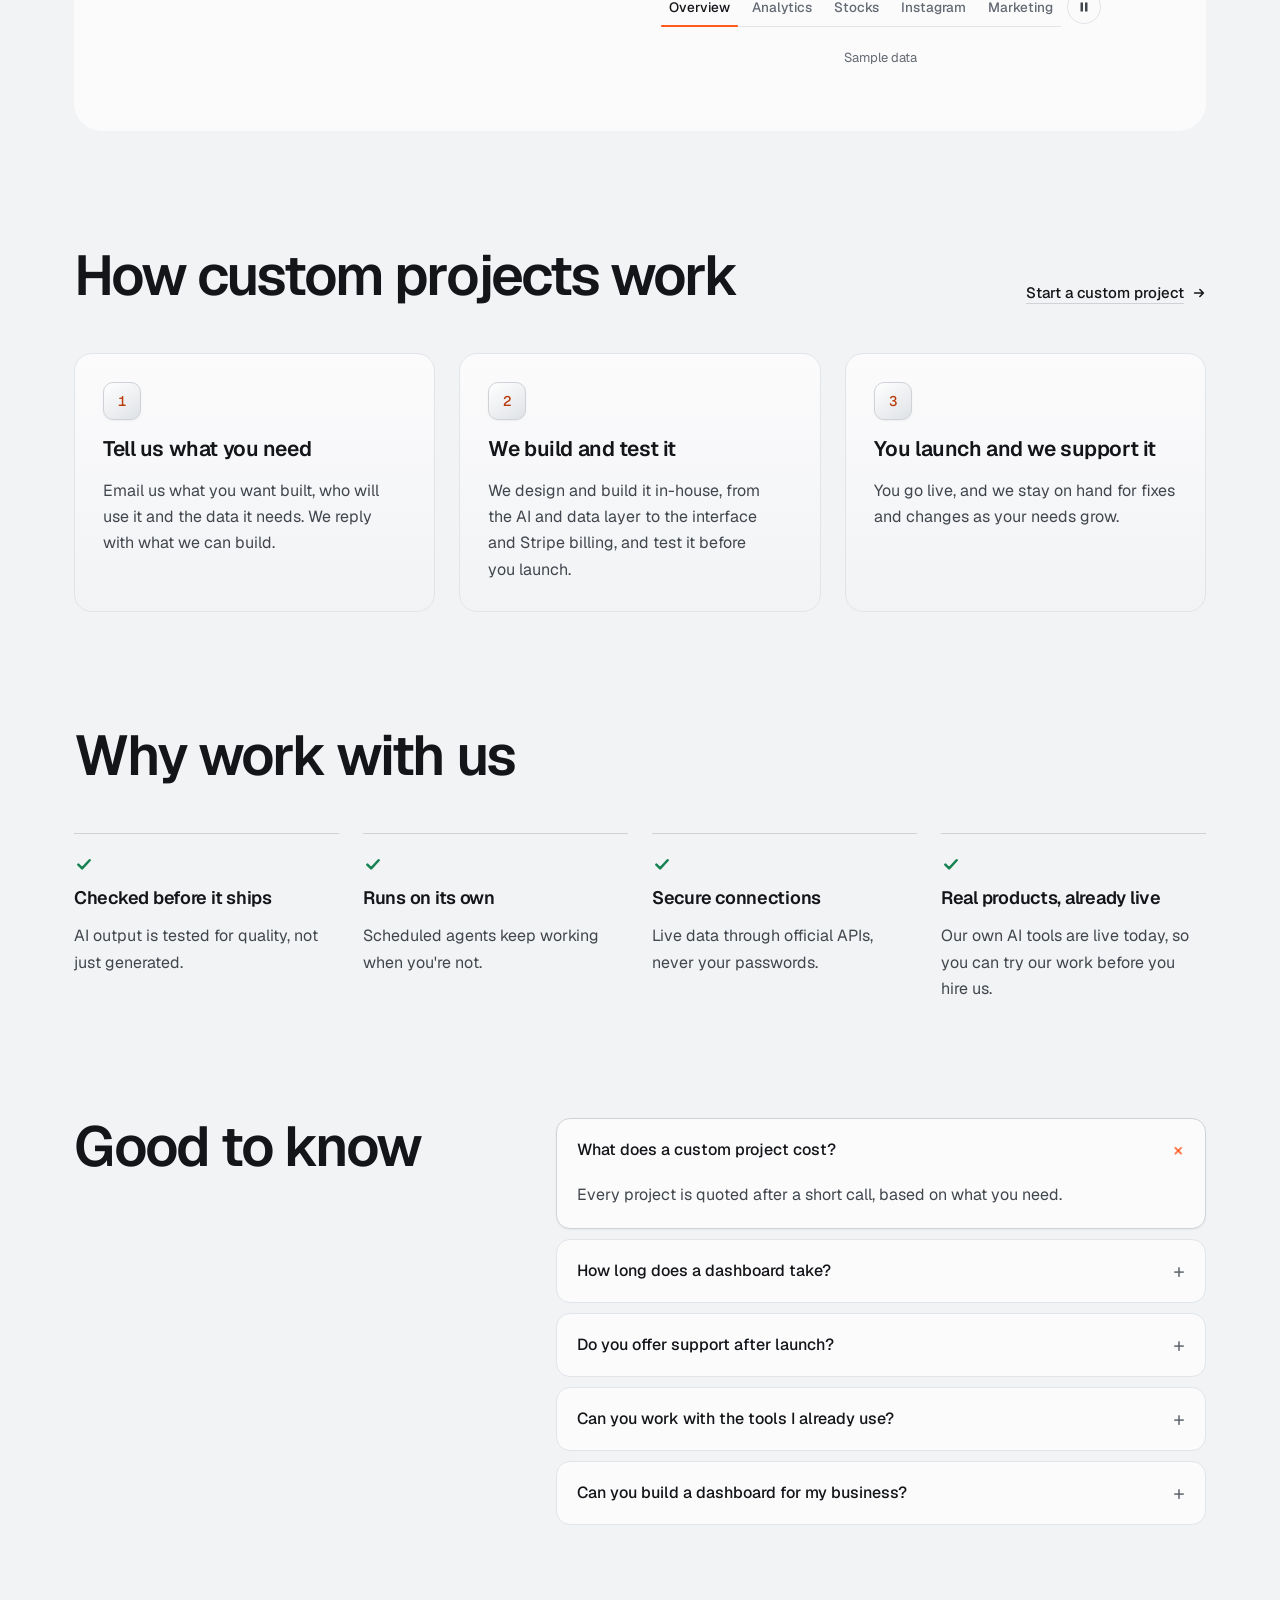
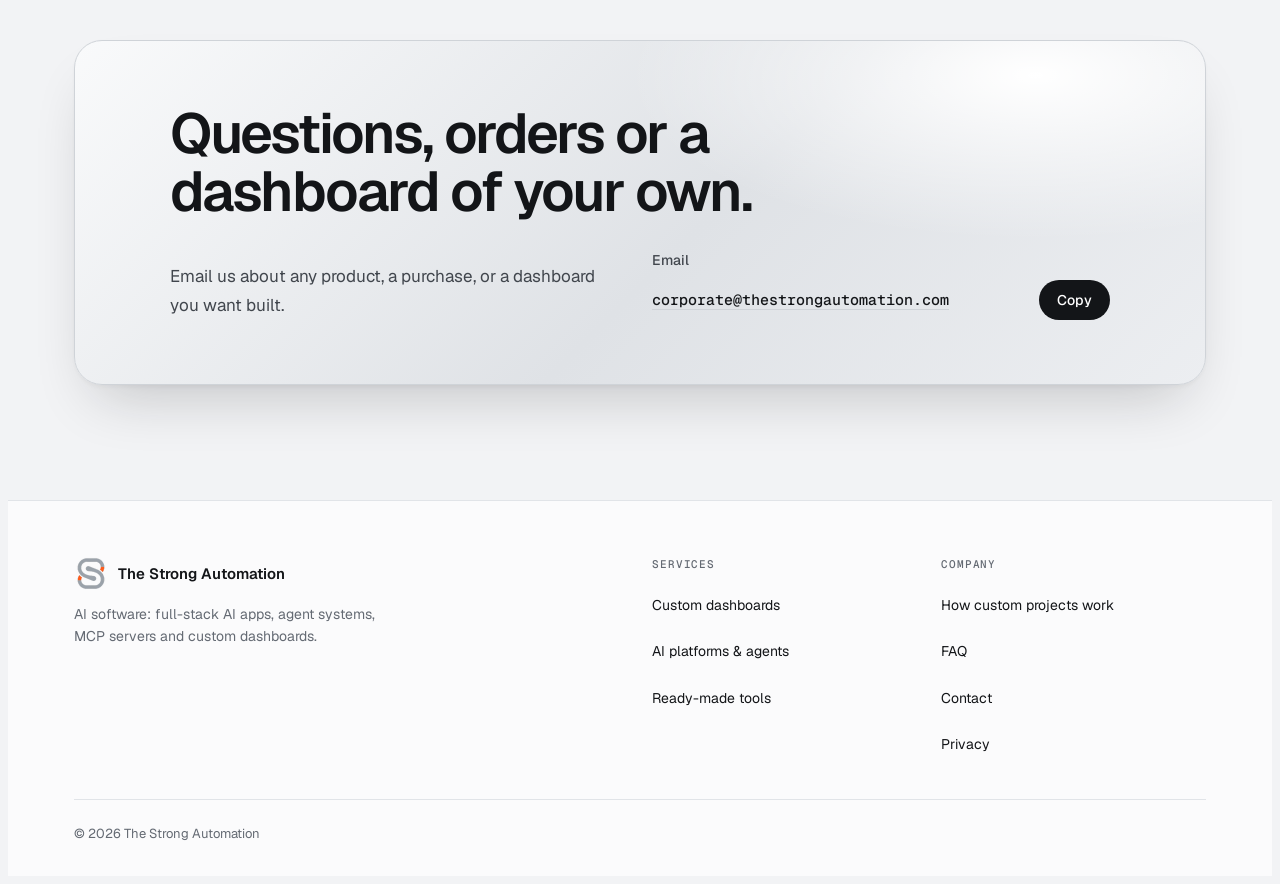
==== commit 07003e97: "Static header and a back-to-top button on every page The header now scrolls away with the page inste" ====
--- a/site/index.html
+++ b/site/index.html
@@ -311,6 +311,7 @@
   </div>
 </footer>
 
+<button type="button" class="totop" aria-label="Back to top"><svg viewBox="0 0 16 16" fill="none" stroke="currentColor" stroke-width="1.8" stroke-linecap="round" stroke-linejoin="round" aria-hidden="true"><path d="M8 13V3M3.5 7.5L8 3l4.5 4.5"/></svg></button>
 <script src="js/site.js"></script>
 <!-- Cloudflare Web Analytics (cookieless, no banner needed) -->
 <script defer src="https://static.cloudflareinsights.com/beacon.min.js" data-cf-beacon='{"token": "2a770f777b614348b07d17ceb797da85"}'></script>
--- a/site/css/site.css
+++ b/site/css/site.css
@@ -34,8 +34,8 @@
   --band:clamp(80px,9vw,128px);
 }
 *{box-sizing:border-box}
-html{scroll-behavior:smooth;scroll-padding-top:96px}
-html:has(.pbar){scroll-padding-top:140px}
+html{scroll-behavior:smooth;scroll-padding-top:24px}
+html:has(.pbar){scroll-padding-top:88px}
 body{background:var(--bg);color:var(--ink);font-family:var(--f-sans);font-size:16px;line-height:1.6;-webkit-font-smoothing:antialiased;overflow-x:hidden}
 body::before{content:"";position:fixed;inset:0 0 auto;height:env(safe-area-inset-top,0px);z-index:30;background:var(--bg)}
 a{color:inherit;text-decoration:none}
@@ -61,8 +61,8 @@
 .btn-secondary{background:var(--surface);border-color:var(--line-2);color:var(--ink);box-shadow:var(--shadow-sm)}
 .btn-secondary:hover{border-color:var(--ink-2)}
 
-/* header */
-header{position:sticky;top:env(safe-area-inset-top,0px);z-index:20;padding-top:12px}
+/* header: static, it scrolls away with the page (relative only so the menu sheet stacks above the content) */
+header{position:relative;z-index:20;padding-top:calc(12px + env(safe-area-inset-top,0px))}
 .bar{display:flex;align-items:center;justify-content:space-between;gap:20px;min-height:62px;padding:8px 10px 8px 16px;border-radius:999px;background:color-mix(in srgb,var(--surface) 80%,transparent);border:1px solid var(--line);box-shadow:var(--shadow-sm);backdrop-filter:blur(14px) saturate(150%);-webkit-backdrop-filter:blur(14px) saturate(150%)}
 .brand{display:flex;align-items:center;gap:10px;font-weight:600;font-size:15px;white-space:nowrap}
 .brand img{width:34px;height:34px;display:block}
@@ -86,9 +86,8 @@
 .menu .sheet a:hover{background:var(--surface-2)}
 .bar{position:relative;z-index:2}
 
-/* sticky product bar: appears under the header between the hero and the last product */
-header .wrap{position:relative}
-.pbar{position:absolute;z-index:1;left:50%;top:calc(100% + 8px);max-width:calc(100% - 48px);padding:4px;border-radius:999px;background:color-mix(in srgb,var(--surface) 82%,transparent);border:1px solid var(--line);box-shadow:var(--shadow-sm);backdrop-filter:blur(14px) saturate(150%);-webkit-backdrop-filter:blur(14px) saturate(150%);
+/* sticky product bar: pinned to the top of the screen between the page intro and the last product */
+.pbar{position:fixed;z-index:20;left:50%;top:calc(env(safe-area-inset-top,0px) + 12px);max-width:calc(100% - 48px);padding:4px;border-radius:999px;background:color-mix(in srgb,var(--surface) 82%,transparent);border:1px solid var(--line);box-shadow:var(--shadow-sm);backdrop-filter:blur(14px) saturate(150%);-webkit-backdrop-filter:blur(14px) saturate(150%);
   opacity:0;visibility:hidden;transform:translate(-50%,-6px);transition:opacity .2s ease-out,transform .2s var(--ease),visibility 0s linear .2s}
 .pbar.on{opacity:1;visibility:visible;transform:translate(-50%,0);transition:opacity .2s ease-out,transform .2s var(--ease)}
 .prail{position:relative;display:flex;gap:2px;overflow-x:auto;scrollbar-width:none;border-radius:999px}
@@ -391,6 +390,17 @@
 footer ul a:hover{color:var(--accent-deep)}
 .copy-r{grid-column:1/-1;padding-top:24px;border-top:1px solid var(--line);font-size:13px;color:var(--muted)}
 
+/* back to top: fades in once the first screen has scrolled by; hidden (and out of the tab order) until then */
+.totop{position:fixed;z-index:25;right:max(20px,env(safe-area-inset-right,0px));bottom:calc(20px + env(safe-area-inset-bottom,0px));width:44px;height:44px;padding:0;border-radius:50%;display:grid;place-items:center;cursor:pointer;
+  color:var(--ink);background:linear-gradient(150deg,#fff,var(--silver-mid));border:1px solid var(--line-2);box-shadow:var(--shadow);
+  opacity:0;visibility:hidden;transform:translateY(8px);transition:opacity .2s ease-out,transform .2s var(--ease),visibility 0s linear .2s,color .15s ease-out,border-color .15s ease-out}
+.totop.on{opacity:1;visibility:visible;transform:none;transition:opacity .2s ease-out,transform .2s var(--ease),color .15s ease-out,border-color .15s ease-out}
+.totop svg{width:18px;height:18px}
+.totop:active{transform:scale(.94)}
+@media (hover:hover) and (pointer:fine){.totop:hover{color:var(--accent-deep);border-color:var(--accent)}}
+/* phones: a little tighter to the corner; the footer keeps room at the end so the button never covers its last line */
+@media (max-width:720px){.totop{right:max(16px,env(safe-area-inset-right,0px));bottom:calc(16px + env(safe-area-inset-bottom,0px))}footer .wrap{padding-bottom:calc(32px + 60px + env(safe-area-inset-bottom,0px))}}
+
 @media (prefers-reduced-motion:reduce){
   *,*::before,*::after{animation:none!important;transition:none!important}
   html{scroll-behavior:auto}
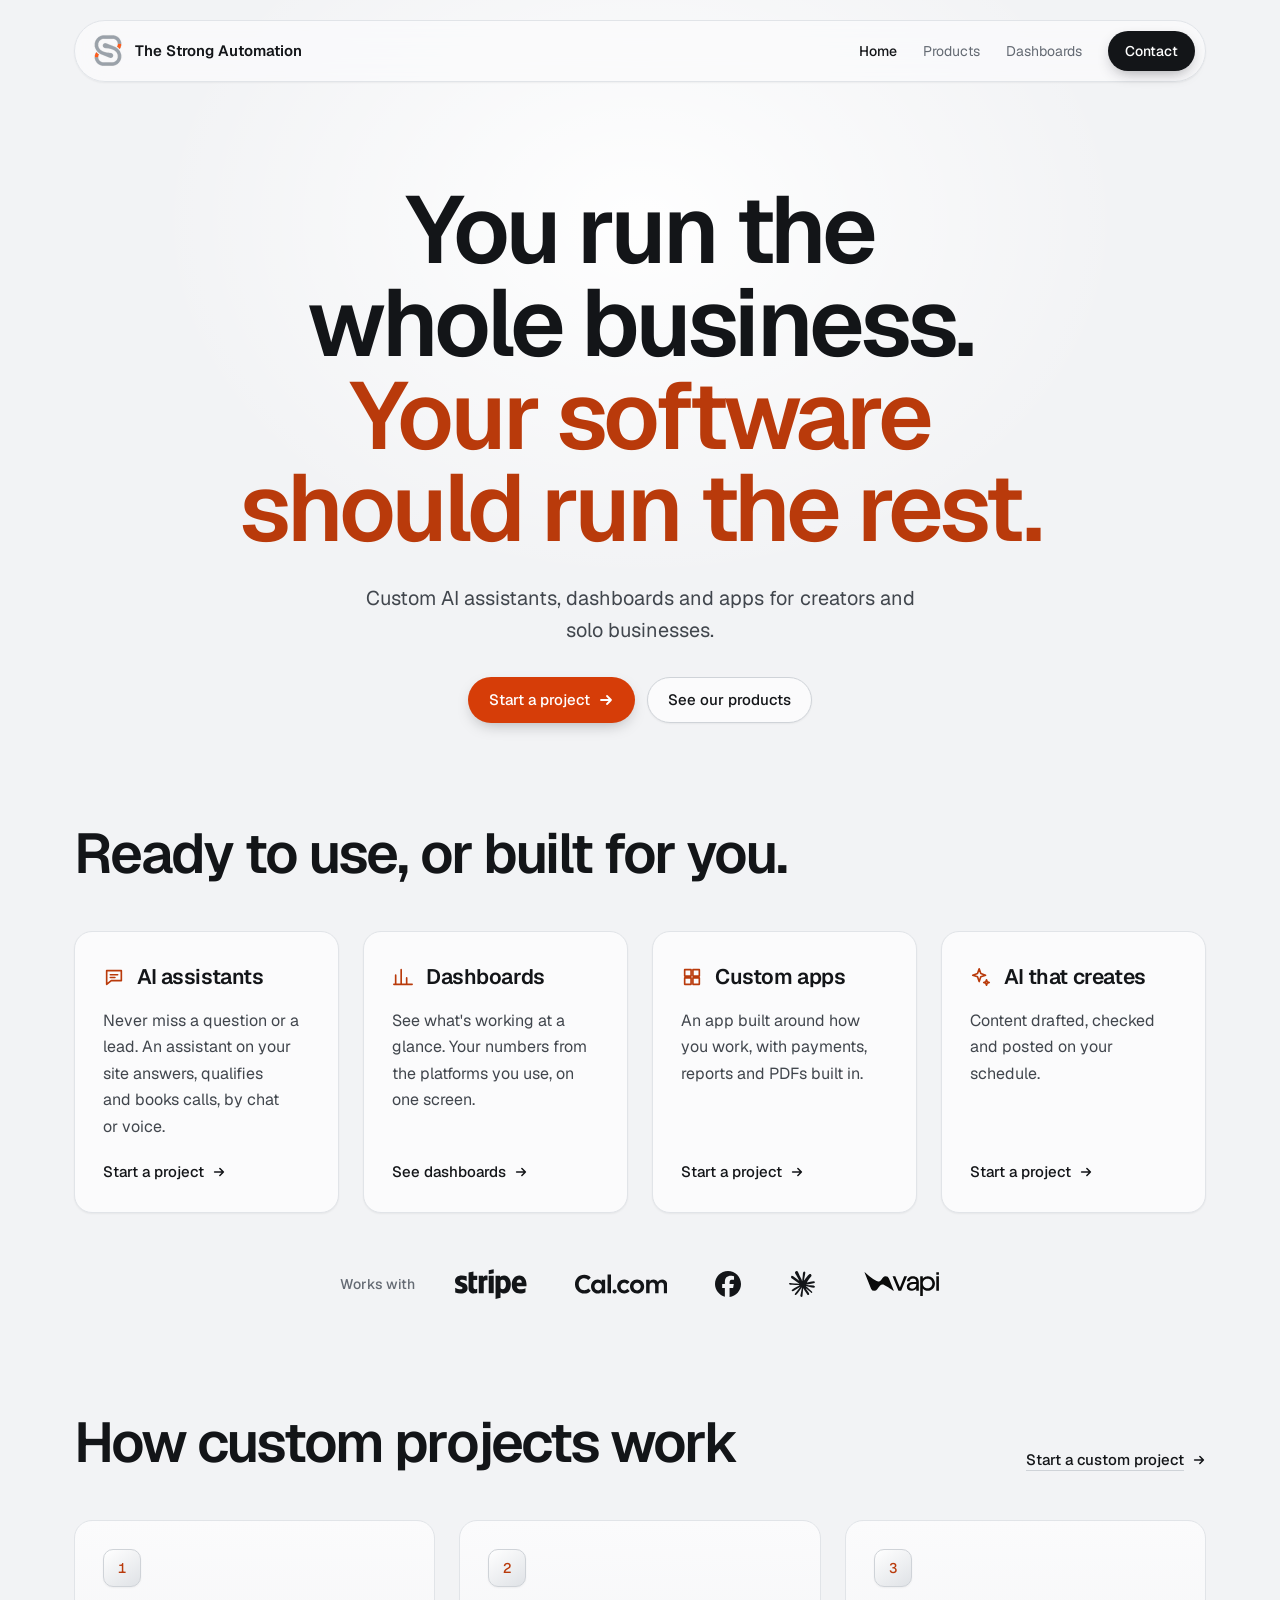
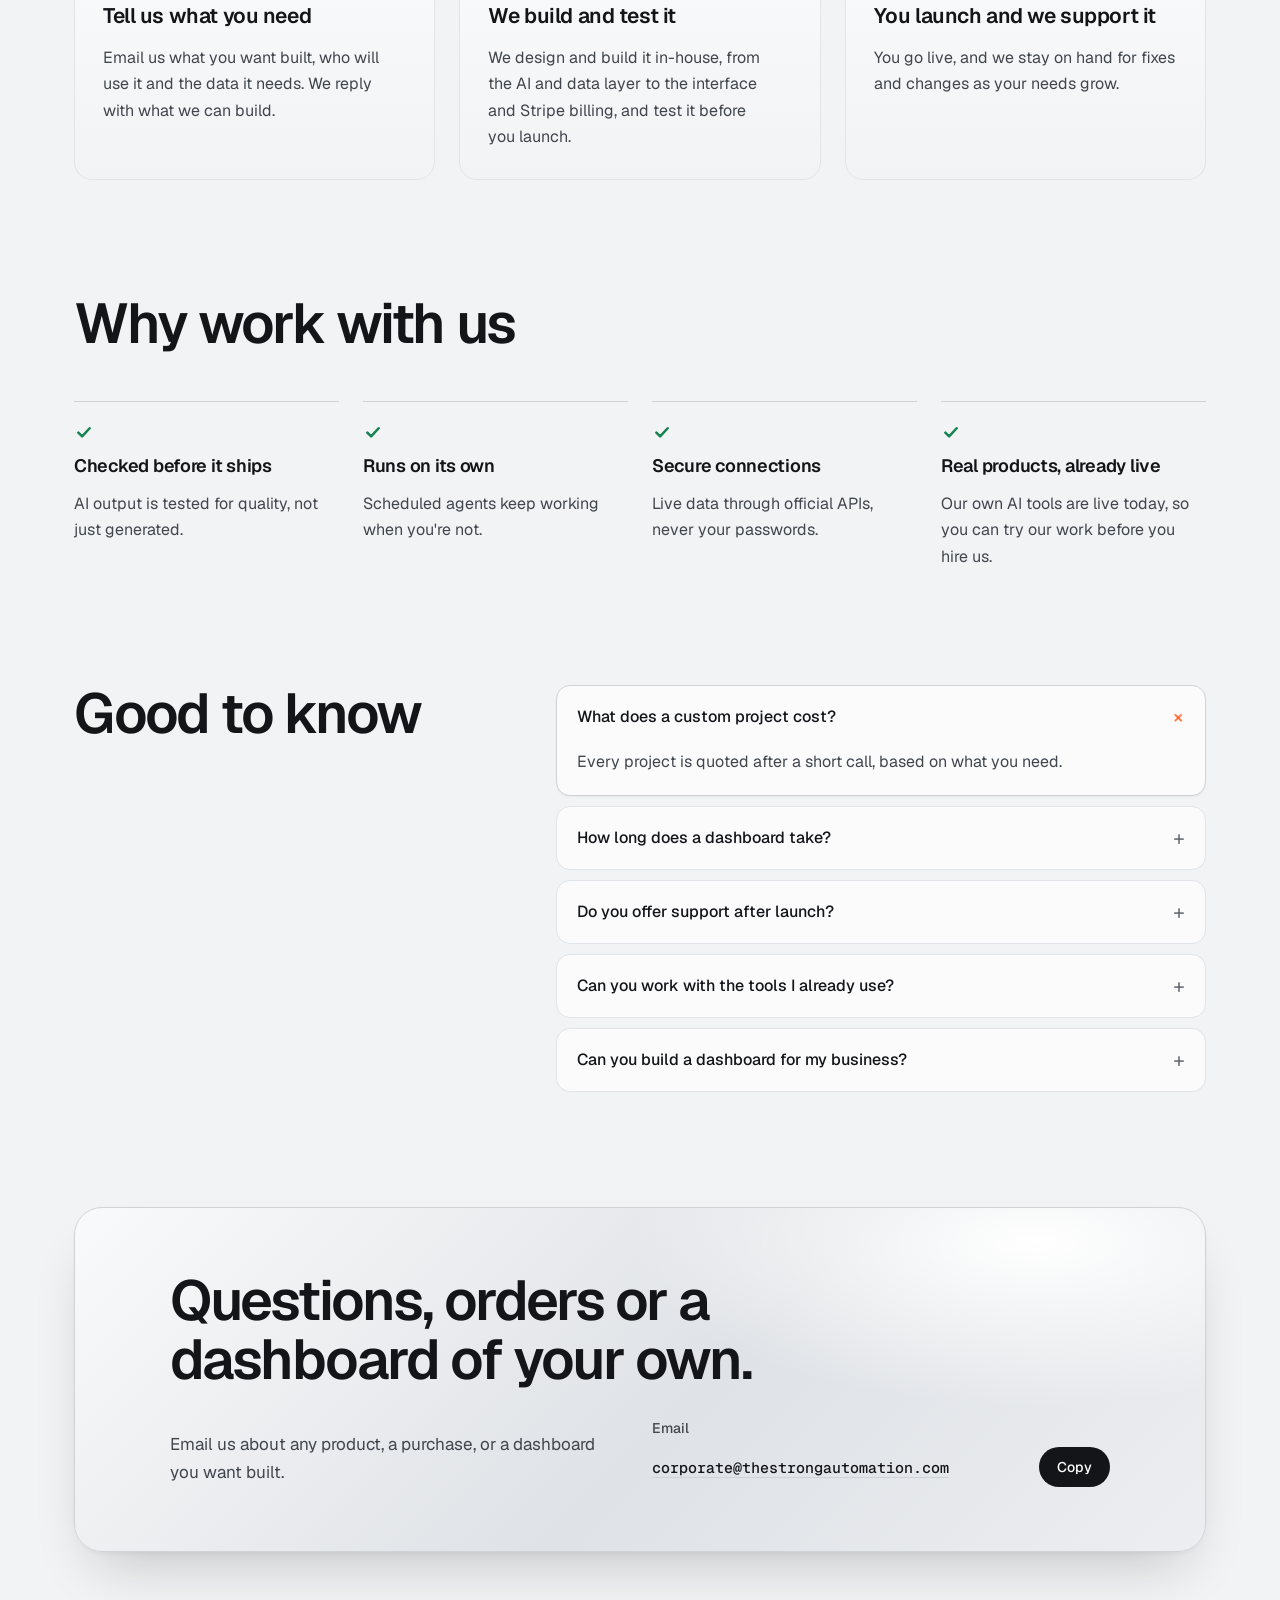
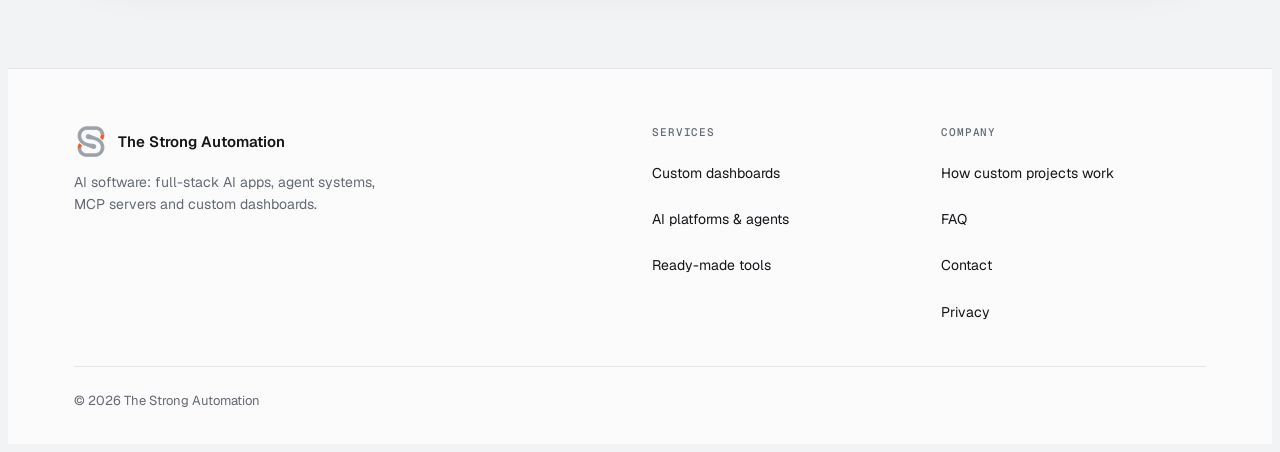
==== commit 91861a49: "Move the dashboards to their own page New dashboards.html with the "Need a dashboard?" intro and the" ====
--- a/site/index.html
+++ b/site/index.html
@@ -47,12 +47,12 @@
       <nav class="nav" aria-label="Main">
         <a class="link" href="#top" aria-current="page">Home</a>
         <a class="link" href="products.html">Products</a>
-        <a class="link" href="#dash-title">Dashboards</a>
+        <a class="link" href="dashboards.html">Dashboards</a>
         <a class="btn btn-primary" href="#contact">Contact</a>
         <details class="menu">
           <summary aria-label="Menu"><svg viewBox="0 0 18 18" fill="none" stroke="currentColor" stroke-width="1.8" stroke-linecap="round"><path d="M3 5h12M3 9h12M3 13h12"/></svg></summary>
           <div class="sheet">
-            <a href="#top" aria-current="page">Home</a><a href="products.html">Products</a><a href="#dash-title">Dashboards</a><a href="#contact">Contact</a>
+            <a href="#top" aria-current="page">Home</a><a href="products.html">Products</a><a href="dashboards.html">Dashboards</a><a href="#contact">Contact</a>
           </div>
         </details>
       </nav>
@@ -86,7 +86,7 @@
           <p>Never miss a question or a lead. An assistant on your site answers, qualifies and books calls, by chat or voice.</p>
           <span class="more">Start a project <svg><use href="#i-arrow"/></svg></span>
         </a></li>
-        <li><a class="offer" href="#dashboards">
+        <li><a class="offer" href="dashboards.html">
           <h3><svg class="oi" aria-hidden="true"><use href="#i-chart"/></svg>Dashboards</h3>
           <p>See what's working at a glance. Your numbers from the platforms you use, on one screen.</p>
           <span class="more">See dashboards <svg><use href="#i-arrow"/></svg></span>
@@ -116,107 +116,6 @@
     </div>
   </section>
 
-  <!-- Dashboards -->
-  <section class="dash" id="dashboards" aria-labelledby="dash-title">
-    <div class="wrap">
-      <div class="dpanel">
-        <div class="dhead">
-          <h2 id="dash-title">Need a dashboard? <em>We love building them.</em></h2>
-        </div>
-        <div class="drow" aria-labelledby="dash-ec-title" role="group">
-          <div class="dcopy">
-            <h3 id="dash-ec-title">For online stores</h3>
-            <p>See every sale, product and channel in one place.</p>
-            <ul class="chips"><li>Revenue</li><li>Orders</li><li>Top products</li><li>Sales channels</li></ul>
-            <a class="btn btn-accent" href="#contact" aria-describedby="dash-ec-title">Request a dashboard like this <svg><use href="#i-arrow"/></svg></a>
-          </div>
-            <div class="slides" id="dash-ec" data-slides role="region" aria-roledescription="carousel" aria-label="E-commerce dashboard screenshots">
-              <div class="track">
-                <div class="slide on" id="ec-s1" role="tabpanel" aria-labelledby="ec-t1">
-                  <div class="frame"><div class="screen"><div class="wbar"><i></i><i></i><i></i><span class="url">sample dashboard</span></div><img src="img/dashboards/ecommerce/1-revenue.webp" width="1440" height="900" loading="lazy" decoding="async" alt="Store dashboard for Fernbrook Goods: $152,287 revenue over the last 30 days charted against the previous period, above orders, average order value, conversion rate and returning customers"></div></div>
-                </div>
-                <div class="slide" id="ec-s2" role="tabpanel" aria-labelledby="ec-t2">
-                  <div class="frame"><div class="screen"><div class="wbar"><i></i><i></i><i></i><span class="url">sample dashboard</span></div><img src="img/dashboards/ecommerce/2-products-channels.webp" width="1440" height="900" loading="lazy" decoding="async" alt="Top products table sorted by revenue, beside sales by channel (online store, Instagram Shop, email campaigns, wholesale) and a sales-by-category donut chart"></div></div>
-                </div>
-                <div class="slide" id="ec-s3" role="tabpanel" aria-labelledby="ec-t3">
-                  <div class="frame"><div class="screen"><div class="wbar"><i></i><i></i><i></i><span class="url">sample dashboard</span></div><img src="img/dashboards/ecommerce/3-recent-orders.webp" width="1440" height="900" loading="lazy" decoding="async" alt="Recent orders with order number, customer, items, status and total, filterable by paid, shipped, delivered and refunded"></div></div>
-                </div>
-              </div>
-              <div class="tabs" role="tablist" aria-label="E-commerce dashboard screenshots">
-                <button type="button" role="tab" id="ec-t1" aria-controls="ec-s1" aria-selected="true">Revenue</button>
-                <button type="button" role="tab" id="ec-t2" aria-controls="ec-s2" aria-selected="false" tabindex="-1">Products</button>
-                <button type="button" role="tab" id="ec-t3" aria-controls="ec-s3" aria-selected="false" tabindex="-1">Orders</button>
-              </div>
-              <p class="snote">Sample data</p>
-            </div>
-        </div>
-        <div class="drow flip" aria-labelledby="dash-re-title" role="group">
-          <div class="dcopy">
-            <h3 id="dash-re-title">For realtors</h3>
-            <p>Every listing, lead and closing, tracked for you.</p>
-            <ul class="chips"><li>Listings</li><li>Leads</li><li>Pipeline</li><li>Commission</li></ul>
-            <a class="btn btn-accent" href="#contact" aria-describedby="dash-re-title">Request a dashboard like this <svg><use href="#i-arrow"/></svg></a>
-          </div>
-            <div class="slides" id="dash-re" data-slides role="region" aria-roledescription="carousel" aria-label="Real estate dashboard screenshots">
-              <div class="track">
-                <div class="slide on" id="re-s1" role="tabpanel" aria-labelledby="re-t1">
-                  <div class="frame"><div class="screen"><div class="wbar"><i></i><i></i><i></i><span class="url">sample dashboard</span></div><img src="img/dashboards/realestate/1-listings-map.webp" width="1440" height="900" loading="lazy" decoding="async" alt="Real estate agent dashboard for Harlow &amp; Pine: active listings, listing volume, days on market and commission above a map of a sample city with price pins, beside the list of listings"></div></div>
-                </div>
-                <div class="slide" id="re-s2" role="tabpanel" aria-labelledby="re-t2">
-                  <div class="frame"><div class="screen"><div class="wbar"><i></i><i></i><i></i><span class="url">sample dashboard</span></div><img src="img/dashboards/realestate/2-pipeline-leads.webp" width="1440" height="900" loading="lazy" decoding="async" alt="Sales pipeline for the quarter, from 64 leads through showings, offers and contracts to 4 closed sales, above lead sources ranked from referrals to Instagram"></div></div>
-                </div>
-                <div class="slide" id="re-s3" role="tabpanel" aria-labelledby="re-t3">
-                  <div class="frame"><div class="screen"><div class="wbar"><i></i><i></i><i></i><span class="url">sample dashboard</span></div><img src="img/dashboards/realestate/3-sales-coming-up.webp" width="1440" height="900" loading="lazy" decoding="async" alt="Homes closed and commission for the last 12 months as bars and a line, above upcoming showings, an open house and closings"></div></div>
-                </div>
-              </div>
-              <div class="tabs" role="tablist" aria-label="Real estate dashboard screenshots">
-                <button type="button" role="tab" id="re-t1" aria-controls="re-s1" aria-selected="true">Listings</button>
-                <button type="button" role="tab" id="re-t2" aria-controls="re-s2" aria-selected="false" tabindex="-1">Pipeline</button>
-                <button type="button" role="tab" id="re-t3" aria-controls="re-s3" aria-selected="false" tabindex="-1">Sales</button>
-              </div>
-              <p class="snote">Sample data</p>
-            </div>
-        </div>
-        <div class="drow" aria-labelledby="dash-biz-title" role="group">
-          <div class="dcopy">
-            <h3 id="dash-biz-title">For your whole operation</h3>
-            <p>Analytics, social and tools on one screen.</p>
-            <ul class="chips"><li>Website analytics</li><li>Social media</li><li>Marketing</li><li>AI tools</li></ul>
-            <a class="btn btn-accent" href="#contact" aria-describedby="dash-biz-title">Request a dashboard like this <svg><use href="#i-arrow"/></svg></a>
-          </div>
-            <div class="slides" id="dash-biz" data-slides role="region" aria-roledescription="carousel" aria-label="Business dashboard screenshots">
-              <div class="track">
-                <div class="slide on" id="db-s1" role="tabpanel" aria-labelledby="db-t1">
-                  <div class="frame"><div class="screen"><div class="wbar"><i></i><i></i><i></i><span class="url">sample dashboard</span></div><img src="img/dashboards/1-overview.webp" width="1440" height="900" loading="lazy" decoding="async" alt="Dashboard overview: live status cards for stocks, analytics, product analytics and Instagram above a grid of eight tool modules"></div></div>
-                </div>
-                <div class="slide" id="db-s2" role="tabpanel" aria-labelledby="db-t2">
-                  <div class="frame"><div class="screen"><div class="wbar"><i></i><i></i><i></i><span class="url">sample dashboard</span></div><img src="img/dashboards/2-analytics.webp" width="1440" height="900" loading="lazy" decoding="async" alt="Analytics page comparing three sample sites, Main Website, Online Store and Blog, by sessions, bounce rate, visit length and trend"></div></div>
-                </div>
-                <div class="slide" id="db-s3" role="tabpanel" aria-labelledby="db-t3">
-                  <div class="frame"><div class="screen"><div class="wbar"><i></i><i></i><i></i><span class="url">sample dashboard</span></div><img src="img/dashboards/3-stocks.webp" width="1440" height="900" loading="lazy" decoding="async" alt="Stocks page for a sample paper-trading account: portfolio value, open positions and a watchlist"></div></div>
-                </div>
-                <div class="slide" id="db-s4" role="tabpanel" aria-labelledby="db-t4">
-                  <div class="frame"><div class="screen"><div class="wbar"><i></i><i></i><i></i><span class="url">sample dashboard</span></div><img src="img/dashboards/4-instagram.webp" width="1440" height="900" loading="lazy" decoding="async" alt="Instagram page for a sample brand account: followers, engagement rate, average likes and recent posts about a product launch"></div></div>
-                </div>
-                <div class="slide" id="db-s5" role="tabpanel" aria-labelledby="db-t5">
-                  <div class="frame"><div class="screen"><div class="wbar"><i></i><i></i><i></i><span class="url">sample dashboard</span></div><img src="img/dashboards/5-marketing.webp" width="1440" height="900" loading="lazy" decoding="async" alt="Marketing page: active campaigns, leads and conversions, an AI social post generator and a campaign table"></div></div>
-                </div>
-              </div>
-              <div class="tabs" role="tablist" aria-label="Business dashboard screenshots">
-                <button type="button" role="tab" id="db-t1" aria-controls="db-s1" aria-selected="true">Overview</button>
-                <button type="button" role="tab" id="db-t2" aria-controls="db-s2" aria-selected="false" tabindex="-1">Analytics</button>
-                <button type="button" role="tab" id="db-t3" aria-controls="db-s3" aria-selected="false" tabindex="-1">Stocks</button>
-                <button type="button" role="tab" id="db-t4" aria-controls="db-s4" aria-selected="false" tabindex="-1">Instagram</button>
-                <button type="button" role="tab" id="db-t5" aria-controls="db-s5" aria-selected="false" tabindex="-1">Marketing</button>
-              </div>
-              <p class="snote">Sample data</p>
-            </div>
-        </div>
-      </div>
-    </div>
-  </section>
-
-
   <!-- How custom projects work -->
   <section class="band" id="how" aria-labelledby="how-title">
     <div class="wrap">
@@ -293,7 +192,7 @@
     <div>
       <h2>Services</h2>
       <ul>
-        <li><a href="#dashboards">Custom dashboards</a></li>
+        <li><a href="dashboards.html">Custom dashboards</a></li>
         <li><a href="#how">AI platforms &amp; agents</a></li>
         <li><a href="products.html">Ready-made tools</a></li>
       </ul>
--- a/site/css/site.css
+++ b/site/css/site.css
@@ -154,7 +154,7 @@
 .pname .ico{grid-column:1;grid-row:2;width:36px;height:36px;border-radius:10px}
 .pname .ico svg{width:18px;height:18px}
 /* every section heading shares one size, tracking and leading */
-.copy h2,.dpanel h2,.faq h2,.cpanel h2,.shead h2,.why h2,.pcta h2{font-size:var(--fs-h2);font-weight:600;line-height:1.04;letter-spacing:-.035em}
+.copy h2,.dpanel h1,.faq h2,.cpanel h2,.shead h2,.why h2,.pcta h2{font-size:var(--fs-h2);font-weight:600;line-height:1.04;letter-spacing:-.035em}
 .copy .tagline{font-size:var(--fs-lead);line-height:1.4;color:var(--ink);font-weight:500;letter-spacing:-.012em;margin:0;max-width:32ch;text-wrap:balance}
 .copy .desc{font-size:var(--fs-body);line-height:1.7;color:var(--ink-2);margin:0;max-width:50ch}
 .feats{list-style:none;margin:2px 0 0;padding:0;display:grid;gap:10px}
@@ -240,7 +240,8 @@
 
 
 /* dashboards offer */
-.dash .wrap{padding-block:0 var(--band)}
+/* dashboards page: the panel sits right under the header */
+.dash .wrap{padding-block:clamp(16px,3vw,32px) var(--band)}
 /* the panel takes the page's columns (subgrid): heading across 2-11, then one row per sample dashboard
    with its copy on 2-6 and its screenshot on 7-11, mirrored on .flip; rows are split by a hairline */
 .dpanel{grid-column:1/-1;border-radius:28px;background:var(--surface);padding:clamp(40px,5vw,72px) 24px;display:grid;grid-template-columns:subgrid;row-gap:clamp(48px,6vw,72px);align-items:center}
@@ -251,14 +252,14 @@
 .drow .slides{grid-column:6/11}
 .drow.flip .dcopy{grid-column:6/11;grid-row:1;padding:0 0 0 clamp(0px,2vw,32px)}
 .drow.flip .slides{grid-column:1/6;grid-row:1}
-.dcopy h3{margin:0 0 10px;font-size:clamp(24px,2.4vw,30px);font-weight:600;line-height:1.15;letter-spacing:-.025em}
+.dcopy h2{margin:0 0 10px;font-size:clamp(24px,2.4vw,30px);font-weight:600;line-height:1.15;letter-spacing:-.025em}
 .dpanel .snote{margin:0;max-width:none;text-align:center;font-size:13px;line-height:1.4;color:var(--muted)}
 /* five tabs plus the pause button fit the 5-column slideshow without scrolling at desktop */
 .dpanel .tabs button{padding:0 8px}
 .dpanel .tabbar{gap:6px}
 @media (max-width:920px){.dpanel{grid-template-columns:minmax(0,1fr);padding:clamp(28px,5vw,48px)}.dhead,.drow{grid-column:1/-1}.drow{grid-template-columns:minmax(0,1fr)}.drow .dcopy,.drow .slides,.drow.flip .dcopy,.drow.flip .slides{grid-column:1/-1;grid-row:auto;padding:0}}
-.dpanel h2{margin:0}
-.dpanel h2 em{font-style:normal;color:var(--accent-deep)}
+.dpanel h1{margin:0}
+.dpanel h1 em{font-style:normal;color:var(--accent-deep)}
 .dpanel p{font-size:var(--fs-body);line-height:1.7;color:var(--ink-2);margin:0;max-width:46ch}
 .chips{display:flex;flex-wrap:wrap;gap:8px;margin:22px 0 26px;padding:0;list-style:none}
 .chips li{font-size:13.5px;padding:7px 13px;border-radius:999px;background:var(--bg);border:1px solid var(--line)}
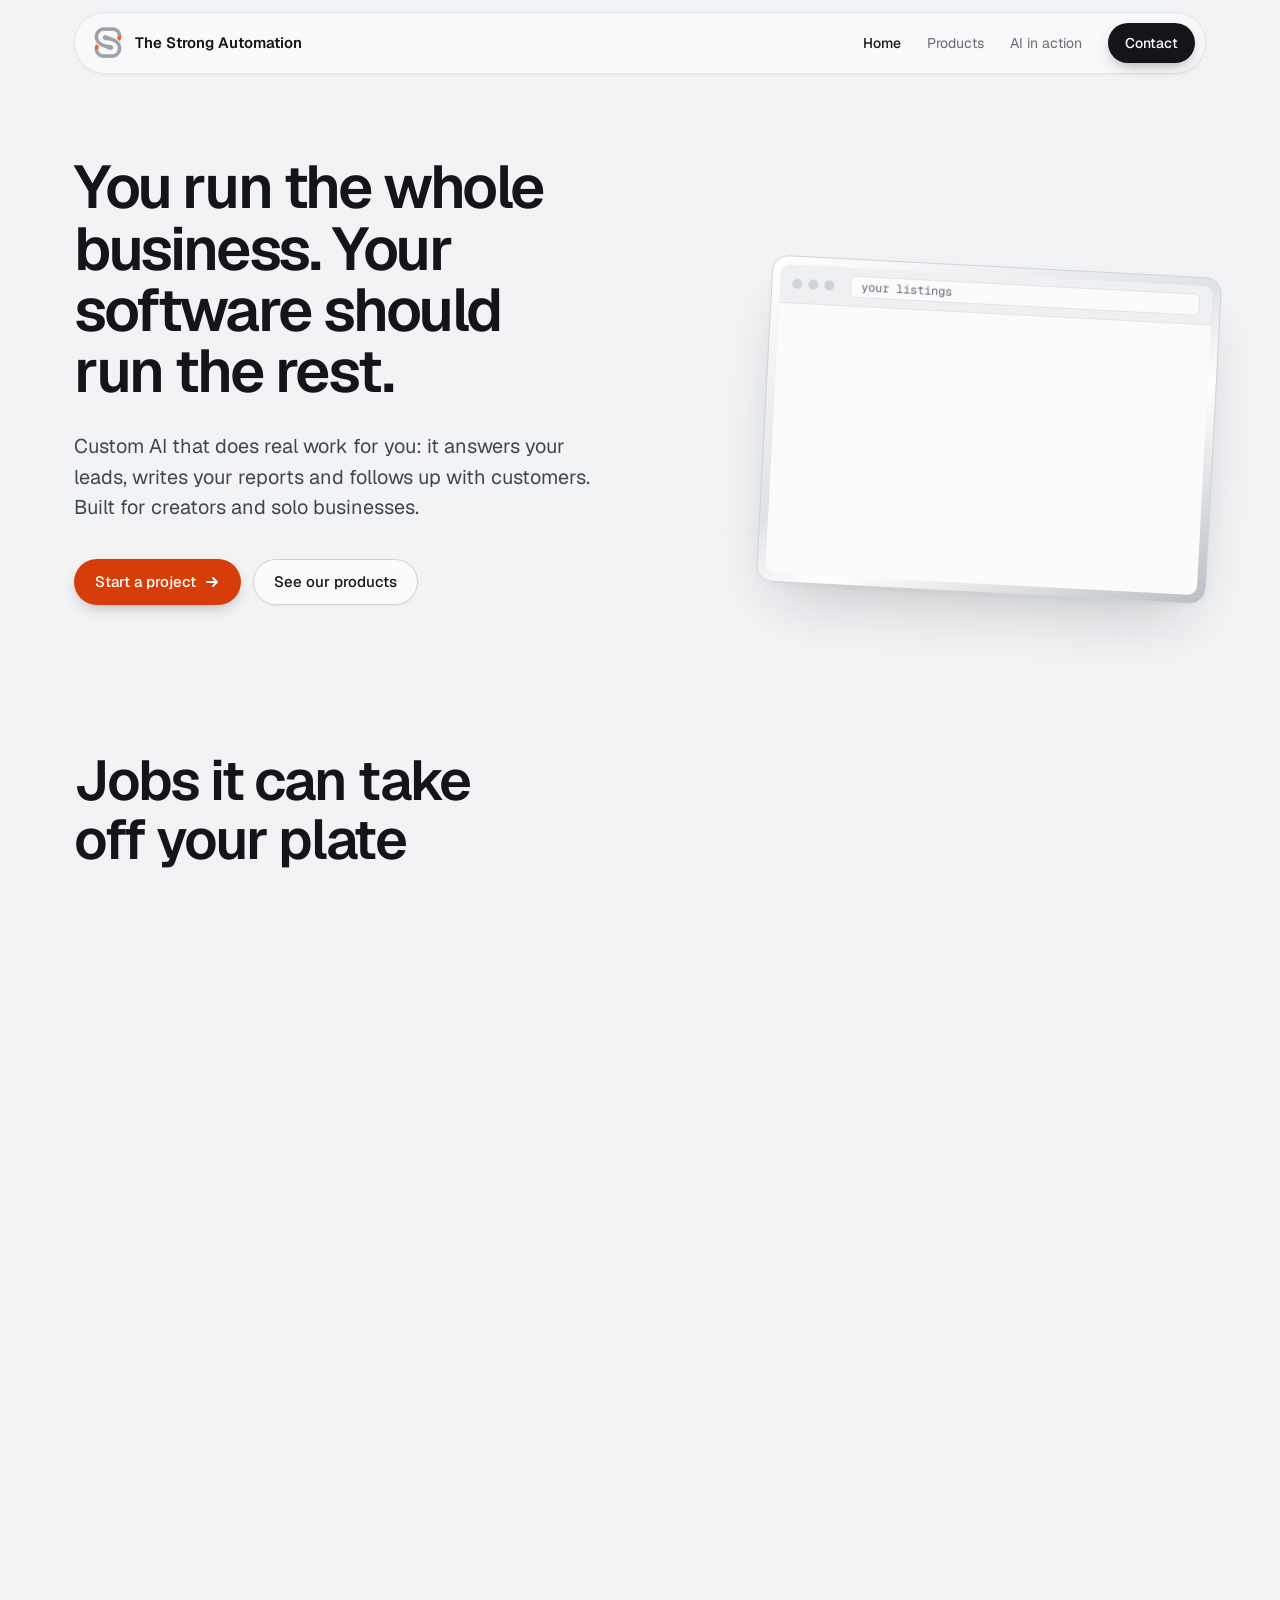
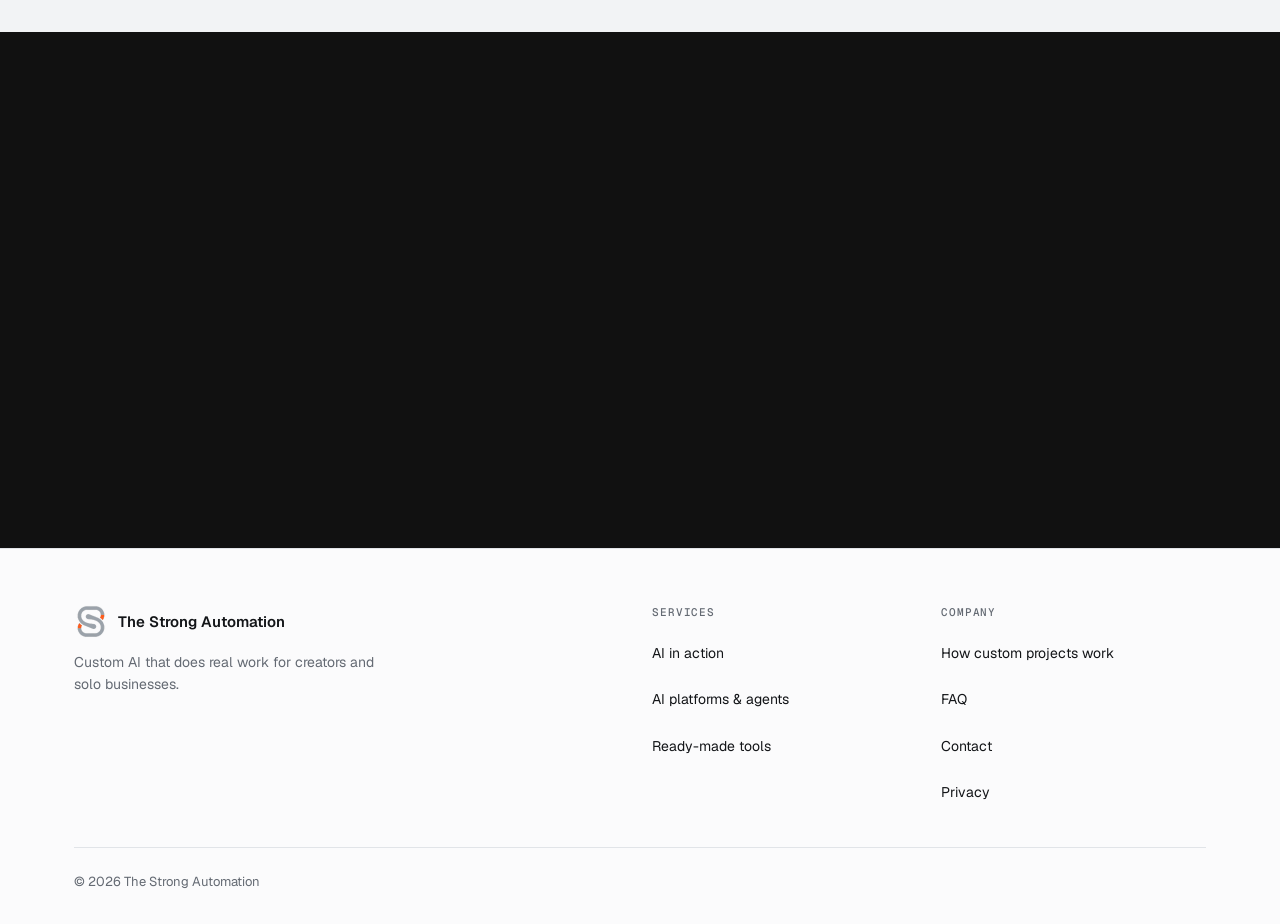
==== commit 4897eabc: "Redesign the homepage around AI that does the work Homepage: two-column hero with the listings and w" ====
--- a/site/index.html
+++ b/site/index.html
@@ -5,26 +5,26 @@
 <meta name="viewport" content="width=device-width,initial-scale=1,viewport-fit=cover">
 <meta http-equiv="Content-Security-Policy" content="default-src 'none'; script-src 'self' https://static.cloudflareinsights.com; connect-src 'self' https://cloudflareinsights.com; img-src 'self' data:; style-src 'self'; font-src 'self'; manifest-src 'self'; base-uri 'none'; form-action 'self'; object-src 'none'; upgrade-insecure-requests">
 <meta name="referrer" content="strict-origin-when-cross-origin">
-<title>The Strong Automation: AI Apps, Tools and Custom Dashboards</title>
-<meta name="description" content="The Strong Automation builds custom AI assistants, dashboards and apps for creators and solo businesses.">
+<title>The Strong Automation: Custom AI That Does the Work</title>
+<meta name="description" content="The Strong Automation builds custom AI that does real work for creators and solo businesses: answering leads, writing reports and following up with customers.">
 <link rel="canonical" href="https://thestrongautomation.com/">
 <meta name="robots" content="index,follow">
 <meta name="theme-color" content="#f2f3f5">
 <meta property="og:type" content="website">
 <meta property="og:site_name" content="The Strong Automation">
-<meta property="og:title" content="The Strong Automation: AI apps, tools and custom dashboards">
-<meta property="og:description" content="Custom AI assistants, dashboards and apps for creators and solo businesses.">
+<meta property="og:title" content="The Strong Automation: custom AI that does the work">
+<meta property="og:description" content="Custom AI that answers your leads, writes your reports and follows up with customers.">
 <meta property="og:url" content="https://thestrongautomation.com/">
 <meta property="og:image" content="https://thestrongautomation.com/og.png">
 <meta property="og:image:width" content="1200">
 <meta property="og:image:height" content="630">
 <meta property="og:image:alt" content="The Strong Automation: AI platforms, apps and agent systems, built and shipped">
 <meta name="twitter:card" content="summary_large_image">
-<meta name="twitter:title" content="The Strong Automation: AI apps, tools and custom dashboards">
-<meta name="twitter:description" content="Custom AI assistants, dashboards and apps for creators and solo businesses.">
+<meta name="twitter:title" content="The Strong Automation: custom AI that does the work">
+<meta name="twitter:description" content="Custom AI that answers your leads, writes your reports and follows up with customers.">
 <meta name="twitter:image" content="https://thestrongautomation.com/og.png">
 <meta name="twitter:image:alt" content="The Strong Automation: AI platforms, apps and agent systems, built and shipped">
-<script type="application/ld+json">{"@context":"https://schema.org","@graph":[{"@type":"Organization","@id":"https://thestrongautomation.com/#org","name":"The Strong Automation","url":"https://thestrongautomation.com/","logo":"https://thestrongautomation.com/logo.png","email":"corporate@thestrongautomation.com","description":"Builds custom AI assistants, dashboards and apps for creators and solo businesses.","knowsAbout":["AI agents","MCP servers","Full-stack AI applications","Custom dashboards"]},{"@type":"WebSite","@id":"https://thestrongautomation.com/#website","name":"The Strong Automation","url":"https://thestrongautomation.com/","publisher":{"@id":"https://thestrongautomation.com/#org"}},{"@type":"FAQPage","mainEntity":[{"@type":"Question","name":"What does a custom project cost?","acceptedAnswer":{"@type":"Answer","text":"Every project is quoted after a short call, based on what you need."}},{"@type":"Question","name":"How long does a dashboard take?","acceptedAnswer":{"@type":"Answer","text":"Most dashboards are ready in 1-3 weeks."}},{"@type":"Question","name":"Do you offer support after launch?","acceptedAnswer":{"@type":"Answer","text":"Yes, we stay on for fixes and changes."}},{"@type":"Question","name":"Can you work with the tools I already use?","acceptedAnswer":{"@type":"Answer","text":"Usually, yes. We connect to your existing apps and data."}},{"@type":"Question","name":"Can you build a dashboard for my business?","acceptedAnswer":{"@type":"Answer","text":"Yes. Email us what you track and which tools you use, and we'll reply with what we can build."}}]}]}</script>
+<script type="application/ld+json">{"@context":"https://schema.org","@graph":[{"@type":"Organization","@id":"https://thestrongautomation.com/#org","name":"The Strong Automation","url":"https://thestrongautomation.com/","logo":"https://thestrongautomation.com/logo.png","email":"corporate@thestrongautomation.com","description":"Builds custom AI that does real work for creators and solo businesses: answering leads, writing reports and following up with customers.","knowsAbout":["AI assistants","AI agents","Automated reporting","Custom AI apps"]},{"@type":"WebSite","@id":"https://thestrongautomation.com/#website","name":"The Strong Automation","url":"https://thestrongautomation.com/","publisher":{"@id":"https://thestrongautomation.com/#org"}},{"@type":"FAQPage","mainEntity":[{"@type":"Question","name":"What does a custom project cost?","acceptedAnswer":{"@type":"Answer","text":"Every project is quoted after a short call, based on what you need."}},{"@type":"Question","name":"How long does a build take?","acceptedAnswer":{"@type":"Answer","text":"Most builds are ready in 1-3 weeks."}},{"@type":"Question","name":"Do you offer support after launch?","acceptedAnswer":{"@type":"Answer","text":"Yes, we stay on for fixes and changes."}},{"@type":"Question","name":"Can you work with the tools I already use?","acceptedAnswer":{"@type":"Answer","text":"Usually, yes. We connect to your existing apps and data."}},{"@type":"Question","name":"Can you build one for my business?","acceptedAnswer":{"@type":"Answer","text":"Yes. Email us what you'd like it to do and which tools you use, and we'll reply with what we can build."}}]}]}</script>
 <link rel="icon" type="image/png" sizes="48x48" href="img/brand/favicon-48.png">
 <link rel="apple-touch-icon" href="img/brand/apple-touch-icon.png">
 <script src="js/head.js"></script>
@@ -34,11 +34,7 @@
 <body>
 <svg class="sprite" width="0" height="0" aria-hidden="true">
   <symbol id="i-arrow" viewBox="0 0 16 16" fill="none" stroke="currentColor" stroke-width="1.8" stroke-linecap="round" stroke-linejoin="round"><path d="M3 8h10M9 4l4 4-4 4"/></symbol>
-  <symbol id="i-check" viewBox="0 0 16 16" fill="none" stroke="currentColor" stroke-width="2" stroke-linecap="round" stroke-linejoin="round"><path d="M3.5 8.5l3 3 6-6.5"/></symbol>
-  <symbol id="i-grid" viewBox="0 0 24 24" fill="none" stroke="currentColor" stroke-width="1.8" stroke-linejoin="round"><path d="M4 4h7v7H4zM13 4h7v7h-7zM4 13h7v7H4zM13 13h7v7h-7z"/></symbol>
-  <symbol id="i-chart" viewBox="0 0 24 24" fill="none" stroke="currentColor" stroke-width="1.8" stroke-linecap="round" stroke-linejoin="round"><path d="M4 20V10M10 20V4M16 20v-7M22 20H2"/></symbol>
-  <symbol id="i-chat" viewBox="0 0 24 24" fill="none" stroke="currentColor" stroke-width="1.8" stroke-linecap="round" stroke-linejoin="round"><path d="M4 5h16v11H9l-5 4zM8 9.5h8M8 12.5h5"/></symbol>
-  <symbol id="i-spark" viewBox="0 0 24 24" fill="none" stroke="currentColor" stroke-width="1.8" stroke-linejoin="round"><path d="M10 3l1.8 5.2L17 10l-5.2 1.8L10 17l-1.8-5.2L3 10l5.2-1.8zM18 15l.8 2.2L21 18l-2.2.8L18 21l-.8-2.2L15 18l2.2-.8z"/></symbol>
+  <symbol id="i-plus" viewBox="0 0 16 16" fill="none" stroke="currentColor" stroke-width="1.8" stroke-linecap="round"><path d="M8 3v10M3 8h10"/></symbol>
 </svg>
 <header>
   <div class="wrap">
@@ -47,12 +43,12 @@
       <nav class="nav" aria-label="Main">
         <a class="link" href="#top" aria-current="page">Home</a>
         <a class="link" href="products.html">Products</a>
-        <a class="link" href="dashboards.html">Dashboards</a>
+        <a class="link" href="dashboards.html">AI in action</a>
         <a class="btn btn-primary" href="#contact">Contact</a>
         <details class="menu">
           <summary aria-label="Menu"><svg viewBox="0 0 18 18" fill="none" stroke="currentColor" stroke-width="1.8" stroke-linecap="round"><path d="M3 5h12M3 9h12M3 13h12"/></svg></summary>
           <div class="sheet">
-            <a href="#top" aria-current="page">Home</a><a href="products.html">Products</a><a href="dashboards.html">Dashboards</a><a href="#contact">Contact</a>
+            <a href="#top" aria-current="page">Home</a><a href="products.html">Products</a><a href="dashboards.html">AI in action</a><a href="#contact">Contact</a>
           </div>
         </details>
       </nav>
@@ -61,49 +57,42 @@
 </header>
 
 <main id="top">
-  <section class="hero">
+  <section class="h-hero" aria-labelledby="hero-title">
     <div class="wrap">
-      <h1 class="in d1">You run the whole business. <em>Your software should run the rest.</em></h1>
-      <p class="lede in d3">Custom AI assistants, dashboards and apps for creators and solo businesses.</p>
-      <div class="ctas in d4">
-        <a class="btn btn-accent" href="#contact">Start a project <svg><use href="#i-arrow"/></svg></a>
-        <a class="btn btn-secondary" href="products.html">See our products</a>
+      <div class="h-copy">
+        <h1 class="in d1" id="hero-title">You run the whole business. Your software should run the rest.</h1>
+        <p class="lede in d3">Custom AI that does real work for you: it answers your leads, writes your reports and follows up with customers. Built for creators and solo businesses.</p>
+        <div class="ctas in d4">
+          <a class="btn btn-accent" href="#contact">Start a project <svg><use href="#i-arrow"/></svg></a>
+          <a class="btn btn-secondary" href="products.html">See our products</a>
+        </div>
+      </div>
+      <div class="h-stack">
+        <figure class="h-shot s1"><div class="frame"><div class="screen"><div class="wbar"><i></i><i></i><i></i><span class="url">weekly report</span></div><img src="img/dashboards/ecommerce/1-revenue.webp" width="1440" height="900" decoding="async" alt="A weekly store report: revenue for the last 30 days against the previous period, with orders, order value and conversion"></div></div></figure>
+        <figure class="h-shot s2"><div class="frame"><div class="screen"><div class="wbar"><i></i><i></i><i></i><span class="url">your listings</span></div><img src="img/dashboards/realestate/1-listings-map.webp" width="1440" height="900" decoding="async" alt="An agent's listings on a map with price pins, beside the list of homes and where each one stands"></div></div></figure>
       </div>
     </div>
   </section>
 
-  <!-- What we do -->
-  <section class="band" id="services" aria-labelledby="services-title">
+  <!-- What it does: one large job, three smaller ones -->
+  <section class="h-sec" id="services" aria-labelledby="services-title">
     <div class="wrap">
-      <div class="shead">
-        <div>
-          <h2 id="services-title">Ready to use, or built for you.</h2>
-        </div>
+      <div class="h-head rv">
+        <h2 id="services-title">Jobs it can take off your plate</h2>
       </div>
-      <ul class="offers">
-        <li><a class="offer" href="#contact">
-          <h3><svg class="oi" aria-hidden="true"><use href="#i-chat"/></svg>AI assistants</h3>
-          <p>Never miss a question or a lead. An assistant on your site answers, qualifies and books calls, by chat or voice.</p>
-          <span class="more">Start a project <svg><use href="#i-arrow"/></svg></span>
-        </a></li>
-        <li><a class="offer" href="dashboards.html">
-          <h3><svg class="oi" aria-hidden="true"><use href="#i-chart"/></svg>Dashboards</h3>
-          <p>See what's working at a glance. Your numbers from the platforms you use, on one screen.</p>
-          <span class="more">See dashboards <svg><use href="#i-arrow"/></svg></span>
-        </a></li>
-        <li><a class="offer" href="#contact">
-          <h3><svg class="oi" aria-hidden="true"><use href="#i-grid"/></svg>Custom apps</h3>
-          <p>An app built around how you work, with payments, reports and PDFs built in.</p>
-          <span class="more">Start a project <svg><use href="#i-arrow"/></svg></span>
-        </a></li>
-        <li><a class="offer" href="#contact">
-          <h3><svg class="oi" aria-hidden="true"><use href="#i-spark"/></svg>AI that creates</h3>
-          <p>Content drafted, checked and posted on your schedule.</p>
-          <span class="more">Start a project <svg><use href="#i-arrow"/></svg></span>
-        </a></li>
+      <ul class="h-jobs">
+        <li class="h-job big rv">
+          <h3>Never miss a lead</h3>
+          <p>Answers questions, follows up and books calls, by chat or voice.</p>
+          <a class="h-link" href="dashboards.html">See it in action <svg><use href="#i-arrow"/></svg></a>
+          <div class="frame"><div class="screen"><img src="img/dashboards/realestate/2-pipeline-leads.webp" width="1440" height="900" loading="lazy" decoding="async" alt="A real estate agent's pipeline for the quarter, from 64 leads to 4 closed sales, above where those leads came from"></div></div>
+        </li>
+        <li class="h-job rv r2"><h3>Reports that write themselves</h3><p>Your numbers pulled together and summed up every week.</p></li>
+        <li class="h-job rv r3"><h3>Ask your own documents</h3><p>Get answers from your contracts, files and deals in seconds.</p></li>
+        <li class="h-job rv r4"><h3>Win back quiet customers</h3><p>Spots who's gone quiet and reaches out for you.</p></li>
       </ul>
       <!-- official brand marks: Stripe and Vapi from their brand kits, the rest via Simple Icons (sourced from each brand) -->
-      <div class="works">
+      <div class="works rv">
         <h3 id="works-title">Works with</h3>
         <ul class="logos" aria-labelledby="works-title">
           <li><svg class="lg-stripe" role="img" aria-label="Stripe" viewBox="0 0 360 151" fill="currentColor"><path fill-rule="evenodd" d="M360 78.2001C360 52.6001 347.6 32.4001 323.9 32.4001C300.1 32.4001 285.7 52.6001 285.7 78.0001C285.7 108.1 302.7 123.3 327.1 123.3C339 123.3 348 120.6 354.8 116.8V96.8001C348 100.2 340.2 102.3 330.3 102.3C320.6 102.3 312 98.9002 310.9 87.1002H359.8C359.8 85.8002 360 80.6002 360 78.2001ZM310.6 68.7001C310.6 57.4002 317.5 52.7001 323.8 52.7001C329.9 52.7001 336.4 57.4002 336.4 68.7001H310.6Z"/><path fill-rule="evenodd" d="M247.1 32.4001C237.3 32.4001 231 37.0001 227.5 40.2001L226.2 34.0001H204.2V150.6L229.2 145.3L229.3 117C232.9 119.6 238.2 123.3 247 123.3C264.9 123.3 281.2 108.9 281.2 77.2001C281.1 48.2001 264.6 32.4001 247.1 32.4001ZM241.1 101.3C235.2 101.3 231.7 99.2001 229.3 96.6002L229.2 59.5001C231.8 56.6001 235.4 54.6002 241.1 54.6002C250.2 54.6002 256.5 64.8001 256.5 77.9001C256.5 91.3001 250.3 101.3 241.1 101.3Z"/><path fill-rule="evenodd" d="M169.8 26.5L194.9 21.1V0.800049L169.8 6.10005V26.5Z"/><path d="M194.9 34.1001H169.8V121.6H194.9V34.1001Z"/><path fill-rule="evenodd" d="M142.9 41.5001L141.3 34.1001H119.7V121.6H144.7V62.3001C150.6 54.6001 160.6 56.0001 163.7 57.1001V34.1001C160.5 32.9001 148.8 30.7001 142.9 41.5001Z"/><path fill-rule="evenodd" d="M92.8999 12.4001L68.4999 17.6001L68.3999 97.7001C68.3999 112.5 79.4999 123.4 94.2999 123.4C102.5 123.4 108.5 121.9 111.8 120.1V99.8001C108.6 101.1 92.7999 105.7 92.7999 90.9001V55.4001H111.8V34.1002H92.7999L92.8999 12.4001Z"/><path fill-rule="evenodd" d="M25.3 59.5001C25.3 55.6001 28.5 54.1002 33.8 54.1002C41.4 54.1002 51 56.4001 58.6 60.5001V37.0001C50.3 33.7001 42.1 32.4001 33.8 32.4001C13.5 32.4001 0 43.0001 0 60.7001C0 88.3001 38 83.9001 38 95.8001C38 100.4 34 101.9 28.4 101.9C20.1 101.9 9.5 98.5002 1.1 93.9002V117.7C10.4 121.7 19.8 123.4 28.4 123.4C49.2 123.4 63.5 113.1 63.5 95.2001C63.4 65.4001 25.3 70.7001 25.3 59.5001Z"/></svg></li>
@@ -116,68 +105,54 @@
     </div>
   </section>
 
-  <!-- How custom projects work -->
-  <section class="band" id="how" aria-labelledby="how-title">
+  <!-- How it works: dark band, horizontal timeline -->
+  <section class="h-how" id="how" aria-labelledby="how-title">
     <div class="wrap">
-      <div class="shead">
-        <div>
-          <h2 id="how-title">How custom projects work</h2>
-        </div>
-        <a class="more" href="#contact">Start a custom project <svg><use href="#i-arrow"/></svg></a>
+      <div class="h-head rv">
+        <h2 id="how-title">How it works</h2>
+        <a class="h-link" href="#contact">Start a project <svg><use href="#i-arrow"/></svg></a>
       </div>
-      <ol class="steps">
-        <li><h3>Tell us what you need</h3><p>Email us what you want built, who will use it and the data it needs. We reply with what we can build.</p></li>
-        <li><h3>We build and test it</h3><p>We design and build it in-house, from the AI and data layer to the interface and Stripe billing, and test it before you launch.</p></li>
-        <li><h3>You launch and we support it</h3><p>You go live, and we stay on hand for fixes and changes as your needs grow.</p></li>
+      <ol class="h-steps">
+        <li class="rv"><h3>Tell us what you need</h3><p>Email us what you want built, who will use it and the data it needs. We reply with what we can build.</p></li>
+        <li class="rv r2"><h3>We build and test it</h3><p>We design and build it in-house, from the AI and data layer to the interface and Stripe billing, and test it before you launch.</p></li>
+        <li class="rv r3"><h3>You launch and we support it</h3><p>You go live, and we stay on hand for fixes and changes as your needs grow.</p></li>
       </ol>
     </div>
   </section>
 
-  <!-- Why work with us -->
-  <section class="band why" id="why" aria-labelledby="why-title">
+  <!-- Why it holds up: three reasons in one slim row, no boxes -->
+  <section class="h-sec h-why" aria-label="Why work with us">
     <div class="wrap">
-      <div class="shead">
-        <div>
-          <h2 id="why-title">Why work with us</h2>
-        </div>
-      </div>
-      <ul class="reasons">
-        <li><svg aria-hidden="true"><use href="#i-check"/></svg><b>Checked before it ships</b><p>AI output is tested for quality, not just generated.</p></li>
-        <li><svg aria-hidden="true"><use href="#i-check"/></svg><b>Runs on its own</b><p>Scheduled agents keep working when you're not.</p></li>
-        <li><svg aria-hidden="true"><use href="#i-check"/></svg><b>Secure connections</b><p>Live data through official APIs, never your passwords.</p></li>
-        <li><svg aria-hidden="true"><use href="#i-check"/></svg><b>Real products, already live</b><p>Our own AI tools are live today, so you can try our work before you hire us.</p></li>
+      <ul class="h-reasons">
+        <li class="rv"><h3>Checked before it ships</h3><p>AI output is tested for quality, not just generated.</p></li>
+        <li class="rv r2"><h3>Runs on its own</h3><p>Scheduled agents keep working when you're not.</p></li>
+        <li class="rv r3"><h3>Secure connections</h3><p>Live data through official APIs, never your passwords.</p></li>
       </ul>
     </div>
   </section>
 
-  <!-- FAQ -->
-  <section class="faq" id="faq">
+  <!-- FAQ: thin lines, no boxes -->
+  <section class="h-sec h-faq" id="faq" aria-labelledby="faq-title">
     <div class="wrap">
-      <div>
-        <h2>Good to know</h2>
-      </div>
-      <div class="qs">
-        <details open><summary>What does a custom project cost?</summary><p>Every project is quoted after a short call, based on what you need.</p></details>
-        <details><summary>How long does a dashboard take?</summary><p>Most dashboards are ready in 1-3 weeks.</p></details>
-        <details><summary>Do you offer support after launch?</summary><p>Yes, we stay on for fixes and changes.</p></details>
-        <details><summary>Can you work with the tools I already use?</summary><p>Usually, yes. We connect to your existing apps and data.</p></details>
-        <details><summary>Can you build a dashboard for my business?</summary><p>Yes. Email us what you track and which tools you use, and we'll reply with what we can build.</p></details>
+      <h2 id="faq-title" class="rv">Good to know</h2>
+      <div class="h-qs rv r2">
+        <details><summary>What does a custom project cost?<svg aria-hidden="true"><use href="#i-plus"/></svg></summary><p>Every project is quoted after a short call, based on what you need.</p></details>
+        <details><summary>How long does a build take?<svg aria-hidden="true"><use href="#i-plus"/></svg></summary><p>Most builds are ready in 1-3 weeks.</p></details>
+        <details><summary>Do you offer support after launch?<svg aria-hidden="true"><use href="#i-plus"/></svg></summary><p>Yes, we stay on for fixes and changes.</p></details>
+        <details><summary>Can you work with the tools I already use?<svg aria-hidden="true"><use href="#i-plus"/></svg></summary><p>Usually, yes. We connect to your existing apps and data.</p></details>
+        <details><summary>Can you build one for my business?<svg aria-hidden="true"><use href="#i-plus"/></svg></summary><p>Yes. Email us what you'd like it to do and which tools you use, and we'll reply with what we can build.</p></details>
       </div>
     </div>
   </section>
 
-  <!-- Contact -->
-  <section class="contact" id="contact">
+  <!-- Contact: dark finale -->
+  <section class="h-contact" id="contact" aria-labelledby="contact-title">
     <div class="wrap">
-      <div class="cpanel">
-        <div class="chead">
-          <h2>Questions, orders or a dashboard of your own.</h2>
-        </div>
-        <p class="cnote">Email us about any product, a purchase, or a dashboard you want built.</p>
-        <div class="mail">
-          <small>Email</small>
-          <div class="line"><a class="addr" id="addr" href="mailto:corporate@thestrongautomation.com?subject=Question%20from%20thestrongautomation.com">corporate@<wbr>thestrongautomation.com</a><button type="button" id="copy">Copy</button></div>
-        </div>
+      <h2 id="contact-title" class="rv">Got a job for AI? Tell us about it.</h2>
+      <div class="h-reach rv r2">
+        <p>Say what you'd like it to do, who'll use it and which tools you already have. We reply within one business day.</p>
+        <a class="btn btn-accent" href="mailto:corporate@thestrongautomation.com?subject=New%20project&amp;body=What%20I%27d%20like%20it%20to%20do%3A%0A%0AWho%20will%20use%20it%3A%0A%0ATools%20I%20already%20use%3A%0A">Email us <svg><use href="#i-arrow"/></svg></a>
+        <div class="h-mail"><a class="addr" id="addr" href="mailto:corporate@thestrongautomation.com?subject=New%20project&amp;body=What%20I%27d%20like%20it%20to%20do%3A%0A%0AWho%20will%20use%20it%3A%0A%0ATools%20I%20already%20use%3A%0A">corporate@<wbr>thestrongautomation.com</a><button type="button" id="copy">Copy</button></div>
       </div>
     </div>
   </section>
@@ -187,12 +162,12 @@
   <div class="wrap">
     <div class="fb">
       <a class="brand" href="#top"><img src="img/brand/mark-68.webp" srcset="img/brand/mark-68.webp 2x, img/brand/mark-102.webp 3x" alt="" width="34" height="34" loading="lazy" decoding="async">The Strong Automation</a>
-      <p>AI software: full-stack AI apps, agent systems, MCP servers and custom dashboards.</p>
+      <p>Custom AI that does real work for creators and solo businesses.</p>
     </div>
     <div>
       <h2>Services</h2>
       <ul>
-        <li><a href="dashboards.html">Custom dashboards</a></li>
+        <li><a href="dashboards.html">AI in action</a></li>
         <li><a href="#how">AI platforms &amp; agents</a></li>
         <li><a href="products.html">Ready-made tools</a></li>
       </ul>
--- a/site/css/site.css
+++ b/site/css/site.css
@@ -36,7 +36,7 @@
 *{box-sizing:border-box}
 html{scroll-behavior:smooth;scroll-padding-top:24px}
 html:has(.pbar){scroll-padding-top:88px}
-body{background:var(--bg);color:var(--ink);font-family:var(--f-sans);font-size:16px;line-height:1.6;-webkit-font-smoothing:antialiased;overflow-x:hidden}
+body{margin:0;background:var(--bg);color:var(--ink);font-family:var(--f-sans);font-size:16px;line-height:1.6;-webkit-font-smoothing:antialiased;overflow-x:hidden}
 body::before{content:"";position:fixed;inset:0 0 auto;height:env(safe-area-inset-top,0px);z-index:30;background:var(--bg)}
 a{color:inherit;text-decoration:none}
 .sprite{position:absolute}
@@ -97,16 +97,6 @@
 .prail a[aria-current="true"]{color:var(--ink);background:var(--surface);box-shadow:0 0 0 1px var(--line),var(--shadow-sm)}
 .prail a:focus-visible{outline-offset:-2px}
 @media (max-width:480px){.pbar{max-width:calc(100% - 32px)}}
-
-/* hero */
-.hero{position:relative;isolation:isolate}
-.hero::before{content:"";position:absolute;inset:-120px 0 0;z-index:-1;pointer-events:none;
-  background:radial-gradient(55% 60% at 50% 30%,rgba(255,255,255,.95),transparent 70%)}
-.hero .wrap{padding-block:80px clamp(72px,8vw,112px);text-align:center;display:grid;justify-items:center}
-.hero h1{font-size:var(--fs-hero);line-height:.98;letter-spacing:-.04em;font-weight:600;margin-top:22px;max-width:17ch}
-.hero h1 em{display:block;font-style:normal;color:var(--accent-deep)}
-.hero .lede{font-size:var(--fs-lead);line-height:1.6;color:var(--ink-2);max-width:52ch;margin:28px 0 0}
-.hero .ctas{display:flex;flex-wrap:wrap;justify-content:center;gap:12px;margin-top:30px}
 
 /* product shelf */
 .lineup{display:grid;grid-template-columns:repeat(5,minmax(0,1fr));gap:14px}
@@ -264,58 +254,6 @@
 .chips{display:flex;flex-wrap:wrap;gap:8px;margin:22px 0 26px;padding:0;list-style:none}
 .chips li{font-size:13.5px;padding:7px 13px;border-radius:999px;background:var(--bg);border:1px solid var(--line)}
 
-/* homepage bands: one shared head (heading, optional "more" link) and band spacing */
-.band .wrap{display:grid;grid-template-columns:repeat(12,minmax(0,1fr));column-gap:var(--col-gap);padding-block:0 var(--band)}
-.shead{grid-column:1/-1;display:flex;flex-wrap:wrap;align-items:flex-end;justify-content:space-between;gap:16px 32px;margin-bottom:clamp(32px,4vw,48px)}
-.shead > div{display:grid;gap:14px;justify-items:start;max-width:min(100%,860px)}
-.shead p{margin:0;font-size:var(--fs-lead);line-height:1.5;color:var(--ink-2);max-width:52ch}
-.more{display:inline-flex;align-items:center;gap:8px;font-weight:500;font-size:15px;color:var(--ink);text-decoration:underline;text-decoration-color:var(--line-2);text-underline-offset:5px;transition:text-decoration-color .15s ease-out}
-.more svg{width:14px;height:14px;transition:transform .15s ease-out}
-@media (hover:hover) and (pointer:fine){.more:hover{text-decoration-color:var(--accent)}.more:hover svg{transform:translateX(2px)}}
-
-/* what we do: three linked offer cards on columns 1-4, 5-8, 9-12 */
-.offers{grid-column:1/-1;display:grid;grid-template-columns:repeat(4,minmax(0,1fr));gap:var(--col-gap);margin:0;padding:0;list-style:none}
-@media (max-width:1040px){.offers{grid-template-columns:repeat(2,minmax(0,1fr))}}
-@media (max-width:560px){.offers{grid-template-columns:minmax(0,1fr)}}
-/* the icon sits in flow inside the heading, with no tile of its own */
-.offer{height:100%;display:grid;grid-template-rows:auto 1fr auto;gap:14px;padding:28px;border-radius:18px;background:var(--surface);border:1px solid var(--line);box-shadow:var(--shadow-sm);transition:transform .22s var(--ease),box-shadow .22s var(--ease),border-color .2s ease-out}
-.offer:active{transform:scale(.98)}
-@media (hover:hover) and (pointer:fine){.offer:hover{transform:translateY(-3px);box-shadow:var(--shadow-lg);border-color:color-mix(in srgb,var(--accent) 35%,var(--line-2))}.offer:hover .more svg{transform:translateX(2px)}}
-.offer:focus-visible{transform:translateY(-3px);box-shadow:var(--shadow-lg)}
-.offer h3{display:flex;align-items:center;gap:12px;font-size:21px;font-weight:600;letter-spacing:-.02em}
-.offer .oi{flex:none;width:22px;height:22px;color:var(--accent-deep)}
-.offer p{align-self:start;margin:0;color:var(--ink-2);font-size:16px;line-height:1.65}
-.offer .more{margin-top:6px;text-decoration:none}
-/* "Works with" strip: official brand marks, one ink color, matched by optical height */
-.works{grid-column:1/-1;display:flex;flex-wrap:wrap;align-items:center;justify-content:center;gap:18px 40px;margin-top:clamp(40px,5vw,56px)}
-.works h3{font-size:14px;font-weight:500;letter-spacing:0;color:var(--muted)}
-.logos{display:flex;flex-wrap:wrap;align-items:center;justify-content:center;gap:20px clamp(28px,4vw,48px);margin:0;padding:0;list-style:none;color:var(--ink)}
-.logos{--lg:1}
-.logos svg{display:block;width:auto;height:calc(24px*var(--lg))}
-.logos .lg-stripe{height:calc(30px*var(--lg))}
-.logos .lg-cal{height:calc(20px*var(--lg))}
-.logos .lg-mark{height:calc(26px*var(--lg))}
-.logos .lg-vapi{height:calc(25px*var(--lg))}
-@media (max-width:480px){.logos{--lg:.8;column-gap:22px}}
-
-/* how custom projects work: an ordered list of three steps */
-.steps{grid-column:1/-1;display:grid;grid-template-columns:repeat(3,minmax(0,1fr));gap:var(--col-gap);margin:0;padding:0;list-style:none;counter-reset:step}
-@media (max-width:860px){.steps{grid-template-columns:minmax(0,1fr)}}
-.steps li{counter-increment:step;display:grid;align-content:start;gap:12px;padding:28px;border-radius:18px;border:1px solid var(--line);background:linear-gradient(180deg,var(--surface),var(--bg))}
-.steps li::before{content:counter(step);width:36px;height:36px;border-radius:10px;display:grid;place-items:center;font:500 14px var(--f-mono);color:var(--accent-deep);background:linear-gradient(145deg,#fff,var(--silver-mid));border:1px solid var(--line-2);box-shadow:var(--shadow-sm)}
-.steps h3{font-size:21px;font-weight:600;letter-spacing:-.02em}
-.steps p{margin:0;color:var(--ink-2);font-size:16px;line-height:1.65}
-
-/* why work with us: heading across the top, four reasons in a row of 3-column cells */
-.why .wrap{row-gap:0}
-.reasons{grid-column:1/-1;display:grid;grid-template-columns:repeat(4,minmax(0,1fr));gap:var(--col-gap);margin:0;padding:0;list-style:none}
-@media (max-width:1040px){.reasons{grid-template-columns:repeat(2,minmax(0,1fr));row-gap:32px}}
-@media (max-width:560px){.reasons{grid-template-columns:minmax(0,1fr)}}
-.reasons li{display:grid;align-content:start;gap:10px;padding-top:20px;border-top:1px solid var(--line-2)}
-.reasons svg{width:20px;height:20px;color:var(--live)}
-.reasons b{font-size:18px;font-weight:600;letter-spacing:-.015em}
-.reasons p{margin:0;color:var(--ink-2);font-size:16px;line-height:1.65}
-
 /* products page intro (also where the sticky product bar starts) and closing call to action */
 .phead .wrap{padding-block:72px 96px;display:grid;justify-items:center;text-align:center}
 .phead h1{font-size:var(--fs-h2);line-height:1.04;letter-spacing:-.035em;font-weight:600;margin:0}
@@ -356,26 +294,123 @@
 .faq details[open] summary::after{transform:rotate(45deg);color:var(--accent)}
 .faq details p{margin:0 0 20px;color:var(--ink-2);font-size:16px;line-height:1.7;max-width:60ch}
 
-/* contact */
-.contact .wrap{padding-block:0 var(--band)}
-/* same subgrid as the dashboards panel: heading across 2-11, note 2-6, email 7-11 */
-.cpanel{grid-column:1/-1;position:relative;overflow:hidden;border-radius:28px;padding:clamp(40px,5vw,72px) 24px;border:1px solid var(--line-2);box-shadow:var(--shadow-lg);
-  background:radial-gradient(60% 80% at 85% 10%,#fff,transparent 60%),linear-gradient(135deg,#f9fafb,var(--silver-mid) 55%,#eceef1);
-  display:grid;grid-template-columns:subgrid;row-gap:28px;align-items:end}
-.chead{grid-column:2/12}
-.cnote{grid-column:2/7}
-.cpanel .mail{grid-column:7/12}
-@media (max-width:860px){.cpanel{grid-template-columns:minmax(0,1fr);padding:clamp(28px,6vw,48px)}.chead,.cnote,.cpanel .mail{grid-column:1/-1}}
-.cpanel h2{margin:0}
-.cpanel p{font-size:var(--fs-body);line-height:1.7;color:var(--ink-2);margin:0;max-width:42ch}
-.mail{padding:0}
-.mail small{display:block;font-size:14px;font-weight:500;color:var(--ink-2);margin-bottom:8px}
-.mail .line{display:flex;gap:10px;align-items:center;flex-wrap:wrap}
-.mail .addr{font:500 15px var(--f-mono);overflow-wrap:break-word;flex:1;min-width:0;text-decoration:underline;text-decoration-color:var(--line-2);text-underline-offset:4px}
-.mail .addr:hover{text-decoration-color:var(--accent)}
-@media (max-width:480px){.mail .addr{font-size:13px;flex-basis:100%}}
-.mail button{height:40px;padding:0 18px;border-radius:999px;border:0;background:var(--ink);color:#fff;font:500 14px var(--f-sans);cursor:pointer;transition:transform .12s ease-out}
-.mail button:active{transform:scale(.97)}
+/* ===== homepage (redesign 2026-10-26): copy left with layered screenshots, big-and-small jobs, a dark timeline,
+   staggered product shots, a thin-line FAQ and a dark contact finale; 120-160px between sections ===== */
+[data-home]{--hgap:clamp(120px,11vw,160px);--night:#111}
+.h-sec{padding-bottom:var(--hgap)}
+.h-hero .wrap,.h-sec .wrap,.h-how .wrap,.h-contact .wrap{display:grid;grid-template-columns:repeat(12,minmax(0,1fr));column-gap:var(--col-gap)}
+.h-head{grid-column:1/-1;display:flex;flex-wrap:wrap;align-items:flex-end;justify-content:space-between;gap:12px 32px;margin-bottom:clamp(36px,4vw,56px)}
+.h-head h2,.h-faq h2{font-size:var(--fs-h2);font-weight:600;line-height:1.04;letter-spacing:-.035em;max-width:16ch}
+.h-link{display:inline-flex;align-items:center;gap:8px;min-height:44px;font-weight:500;font-size:15px;text-decoration:underline;text-decoration-color:var(--line-2);text-underline-offset:5px;transition:text-decoration-color .15s ease-out}
+.h-link svg{width:14px;height:14px;transition:transform .15s ease-out}
+@media (hover:hover) and (pointer:fine){.h-link:hover{text-decoration-color:var(--accent)}.h-link:hover svg{transform:translateX(3px)}}
+
+/* hero: copy on columns 1-6, three real screens layered and tilted on 7-12; orange only on the button */
+.h-hero .wrap{align-items:center;padding-block:clamp(48px,6vw,88px) var(--hgap)}
+.h-copy{grid-column:1/7;position:relative;z-index:1}
+.h-hero h1{font-size:clamp(40px,4.7vw,68px);line-height:1.02;letter-spacing:-.04em;font-weight:600;max-width:14ch}
+.h-hero .lede{font-size:var(--fs-lead);line-height:1.55;color:var(--ink-2);max-width:42ch;margin:28px 0 0}
+.h-hero .ctas{display:flex;flex-wrap:wrap;gap:12px;margin-top:36px}
+.h-stack{grid-column:7/13;position:relative;aspect-ratio:10/8.2;margin-right:-8px}
+.h-shot{position:absolute;margin:0;width:78%;transform:rotate(var(--r));animation:settle .9s var(--ease) both}
+.h-shot .frame{padding:8px;border-radius:16px;box-shadow:var(--shadow-lg)}
+.h-shot .screen{border-radius:9px}
+.h-shot img,.h-job img{display:block;width:100%;height:auto}
+.h-shot img{aspect-ratio:16/10;object-fit:cover;object-position:top}
+.h-shot.s1{--r:-5deg;top:4%;left:0;width:80%;z-index:1;animation-delay:.25s}
+.h-shot.s2{--r:3deg;bottom:4%;right:0;width:80%;z-index:2;animation-delay:.4s}
+@keyframes settle{from{opacity:0;transform:translateY(32px) rotate(calc(var(--r)*1.8))}to{opacity:1;transform:rotate(var(--r))}}
+@media (max-width:920px){.h-copy,.h-stack{grid-column:1/-1}.h-stack{margin:clamp(40px,8vw,64px) 0 0;aspect-ratio:10/8.4}}
+/* phones: one smaller screen (the listings) under the buttons instead of the layered stack */
+@media (max-width:720px){.h-stack{aspect-ratio:auto;margin-top:40px}.h-shot.s1{display:none}.h-shot.s2{position:relative;inset:auto;width:88%;margin:0 auto;--r:2deg}}
+@media (max-width:480px){.h-shot .frame{padding:5px;border-radius:12px}.h-shot .screen{border-radius:7px}.h-shot .wbar{display:none}}
+
+/* jobs: one large tile with its screen on columns 1-7, three smaller ones stacked on 8-12; tone steps, no boxes */
+.h-jobs{grid-column:1/-1;display:grid;grid-template-columns:repeat(12,minmax(0,1fr));gap:var(--col-gap);margin:0;padding:0;list-style:none}
+.h-job{display:grid;align-content:center;gap:10px;padding:clamp(24px,2.6vw,36px);border-radius:22px;background:var(--surface)}
+.h-job.big{grid-column:1/8;grid-row:1/4;align-content:start;gap:14px}
+.h-job:not(.big){grid-column:8/13}
+.h-job h3{font-size:clamp(21px,1.75vw,25px);font-weight:600;line-height:1.2;letter-spacing:-.02em}
+.h-job.big h3{font-size:clamp(30px,3.1vw,42px);line-height:1.05;letter-spacing:-.03em}
+.h-job p{margin:0;font-size:var(--fs-body);line-height:1.6;color:var(--ink-2)}
+.h-job.big p{font-size:var(--fs-lead);max-width:34ch}
+.h-job.big .h-link{justify-self:start}
+.h-job.big .frame{margin-top:18px;padding:10px;border-radius:18px}
+/* the source screen centres its two panels in wide margins: crop to them */
+.h-job.big img{aspect-ratio:2.3/1;object-fit:cover;object-position:50% 50%;transform:scale(1.1)}
+.h-job.big .screen{overflow:hidden}
+@media (max-width:1040px){.h-job.big{grid-column:1/-1;grid-row:auto}.h-job:not(.big){grid-column:span 4}}
+@media (max-width:720px){.h-job:not(.big){grid-column:1/-1}}
+/* "Works with" strip: official brand marks, one ink color, matched by optical height */
+.works{grid-column:1/-1;display:flex;flex-wrap:wrap;align-items:center;justify-content:center;gap:18px 40px;margin-top:clamp(56px,6vw,80px)}
+.works h3{font-size:14px;font-weight:500;letter-spacing:0;color:var(--muted)}
+.logos{display:flex;flex-wrap:wrap;align-items:center;justify-content:center;gap:20px clamp(28px,4vw,48px);margin:0;padding:0;list-style:none;color:var(--ink)}
+.logos{--lg:1}
+.logos svg{display:block;width:auto;height:calc(24px*var(--lg))}
+.logos .lg-stripe{height:calc(30px*var(--lg))}
+.logos .lg-cal{height:calc(20px*var(--lg))}
+.logos .lg-mark{height:calc(26px*var(--lg))}
+.logos .lg-vapi{height:calc(25px*var(--lg))}
+@media (max-width:480px){.logos{--lg:.8;column-gap:22px}}
+
+/* how it works: a dark band with a horizontal timeline; the orange numbers sit on the line */
+.h-how{background:var(--night);color:#fff;padding-block:var(--hgap);margin-bottom:var(--hgap)}
+.h-how .h-link{text-decoration-color:rgba(255,255,255,.35)}
+.h-steps{grid-column:1/-1;position:relative;display:grid;grid-template-columns:repeat(3,minmax(0,1fr));gap:var(--col-gap);margin:0;padding:0;list-style:none;counter-reset:step}
+.h-steps::before{content:"";position:absolute;left:0;right:0;top:30px;height:2px;background:rgba(255,255,255,.16)}
+.h-steps li{counter-increment:step;position:relative;padding-right:clamp(0px,3vw,40px)}
+.h-steps li::before{content:counter(step);position:relative;display:block;width:max-content;padding-right:22px;margin-bottom:30px;background:var(--night);color:var(--accent);font-size:60px;font-weight:600;line-height:1;letter-spacing:-.04em;font-variant-numeric:tabular-nums}
+.h-steps h3{font-size:clamp(21px,1.75vw,25px);font-weight:600;letter-spacing:-.02em;color:#fff;margin-bottom:10px}
+.h-steps p{margin:0;max-width:34ch;font-size:var(--fs-body);line-height:1.6;color:#b9bec5}
+@media (max-width:860px){
+  .h-steps{grid-template-columns:minmax(0,1fr);row-gap:48px}
+  .h-steps::before{left:22px;right:auto;top:8px;bottom:8px;width:2px;height:auto}
+  .h-steps li{padding:0 0 0 76px}
+  .h-steps li::before{position:absolute;left:0;top:-4px;width:46px;padding:0 0 8px;margin:0;text-align:center;font-size:44px}
+}
+
+/* why it holds up: three reasons in one slim row on the page grid; space separates them, no boxes or rules */
+.h-reasons{grid-column:1/-1;display:grid;grid-template-columns:repeat(3,minmax(0,1fr));gap:var(--col-gap);margin:0;padding:0;list-style:none}
+.h-reasons li{display:grid;align-content:start;gap:8px;padding-right:clamp(0px,3vw,40px)}
+.h-reasons h3{font-size:clamp(20px,1.6vw,23px);font-weight:600;letter-spacing:-.02em}
+.h-reasons p{margin:0;max-width:34ch;font-size:var(--fs-body);line-height:1.6;color:var(--ink-2)}
+@media (max-width:860px){.h-reasons{grid-template-columns:minmax(0,1fr);row-gap:32px}}
+
+/* faq: heading on columns 1-4, questions on 5-12, separated by thin lines only */
+.h-faq h2{grid-column:1/5;align-self:start}
+.h-qs{grid-column:5/13;border-bottom:1px solid var(--line-2)}
+.h-qs details{border-top:1px solid var(--line-2)}
+.h-qs summary{list-style:none;cursor:pointer;display:flex;align-items:center;justify-content:space-between;gap:24px;min-height:44px;padding:22px 0;font-size:clamp(17px,1.4vw,19px);font-weight:500;transition:color .15s ease-out}
+.h-qs summary::-webkit-details-marker{display:none}
+.h-qs summary svg{flex:none;width:18px;height:18px;color:var(--ink-2);transition:transform .25s var(--ease),color .15s ease-out}
+.h-qs details[open] summary svg{transform:rotate(45deg);color:var(--accent-deep)}
+@media (hover:hover) and (pointer:fine){.h-qs summary:hover svg{color:var(--ink)}}
+.h-qs summary:focus-visible{outline-offset:2px}
+.h-qs p{margin:-6px 0 24px;max-width:62ch;font-size:var(--fs-body);line-height:1.65;color:var(--ink-2)}
+@media (max-width:860px){.h-faq h2,.h-qs{grid-column:1/-1}.h-faq h2{margin-bottom:32px}}
+
+/* contact: the dark finale; white headline on columns 1-7, the ask on 8-12 */
+.h-contact{background:var(--night);color:#fff;padding-block:var(--hgap)}
+.h-contact .wrap{align-items:end;row-gap:40px}
+.h-contact h2{grid-column:1/8;font-size:clamp(40px,5.2vw,76px);font-weight:600;line-height:1;letter-spacing:-.04em;max-width:12ch}
+.h-reach{grid-column:8/13;display:grid;justify-items:start;gap:28px}
+.h-reach p{margin:0;font-size:var(--fs-lead);line-height:1.55;color:#c9cdd3}
+.h-mail{display:flex;flex-wrap:wrap;align-items:center;gap:10px 14px}
+.h-mail .addr{font:500 15px var(--f-mono);color:#fff;overflow-wrap:anywhere;text-decoration:underline;text-decoration-color:rgba(255,255,255,.35);text-underline-offset:4px}
+.h-mail .addr:hover{text-decoration-color:var(--accent)}
+.h-mail button{height:40px;padding:0 18px;border-radius:999px;border:1px solid rgba(255,255,255,.3);background:none;color:#fff;font:500 14px var(--f-sans);cursor:pointer;transition:border-color .15s ease-out,transform .12s ease-out}
+@media (hover:hover) and (pointer:fine){.h-mail button:hover{border-color:#fff}}
+.h-mail button:active{transform:scale(.97)}
+@media (max-width:920px){.h-contact h2,.h-reach{grid-column:1/-1}}
+@media (max-width:560px){.h-mail button{height:44px}.h-mail .addr{font-size:14px}}
+.h-how :focus-visible,.h-contact :focus-visible{outline-color:#fff}
+
+/* scroll entrances: each part rises 24px into place once, staggered by r2-r4; only when the reveal can run (html.rise) */
+html.rise[data-home] .rv{opacity:0;transform:translateY(24px)}
+html.rise[data-home] .rv.on{opacity:1;transform:none;transition:opacity .6s var(--ease),transform .7s var(--ease)}
+html.rise[data-home] .rv.r2{transition-delay:.08s}
+html.rise[data-home] .rv.r3{transition-delay:.16s}
+html.rise[data-home] .rv.r4{transition-delay:.24s}
 
 /* footer */
 footer{border-top:1px solid var(--line);background:var(--surface)}
@@ -406,5 +441,4 @@
   *,*::before,*::after{animation:none!important;transition:none!important}
   html{scroll-behavior:auto}
 }
-@media (max-width:600px){.offer,.steps li{padding:24px}}
 @media (max-width:560px){.prail a{height:40px}}
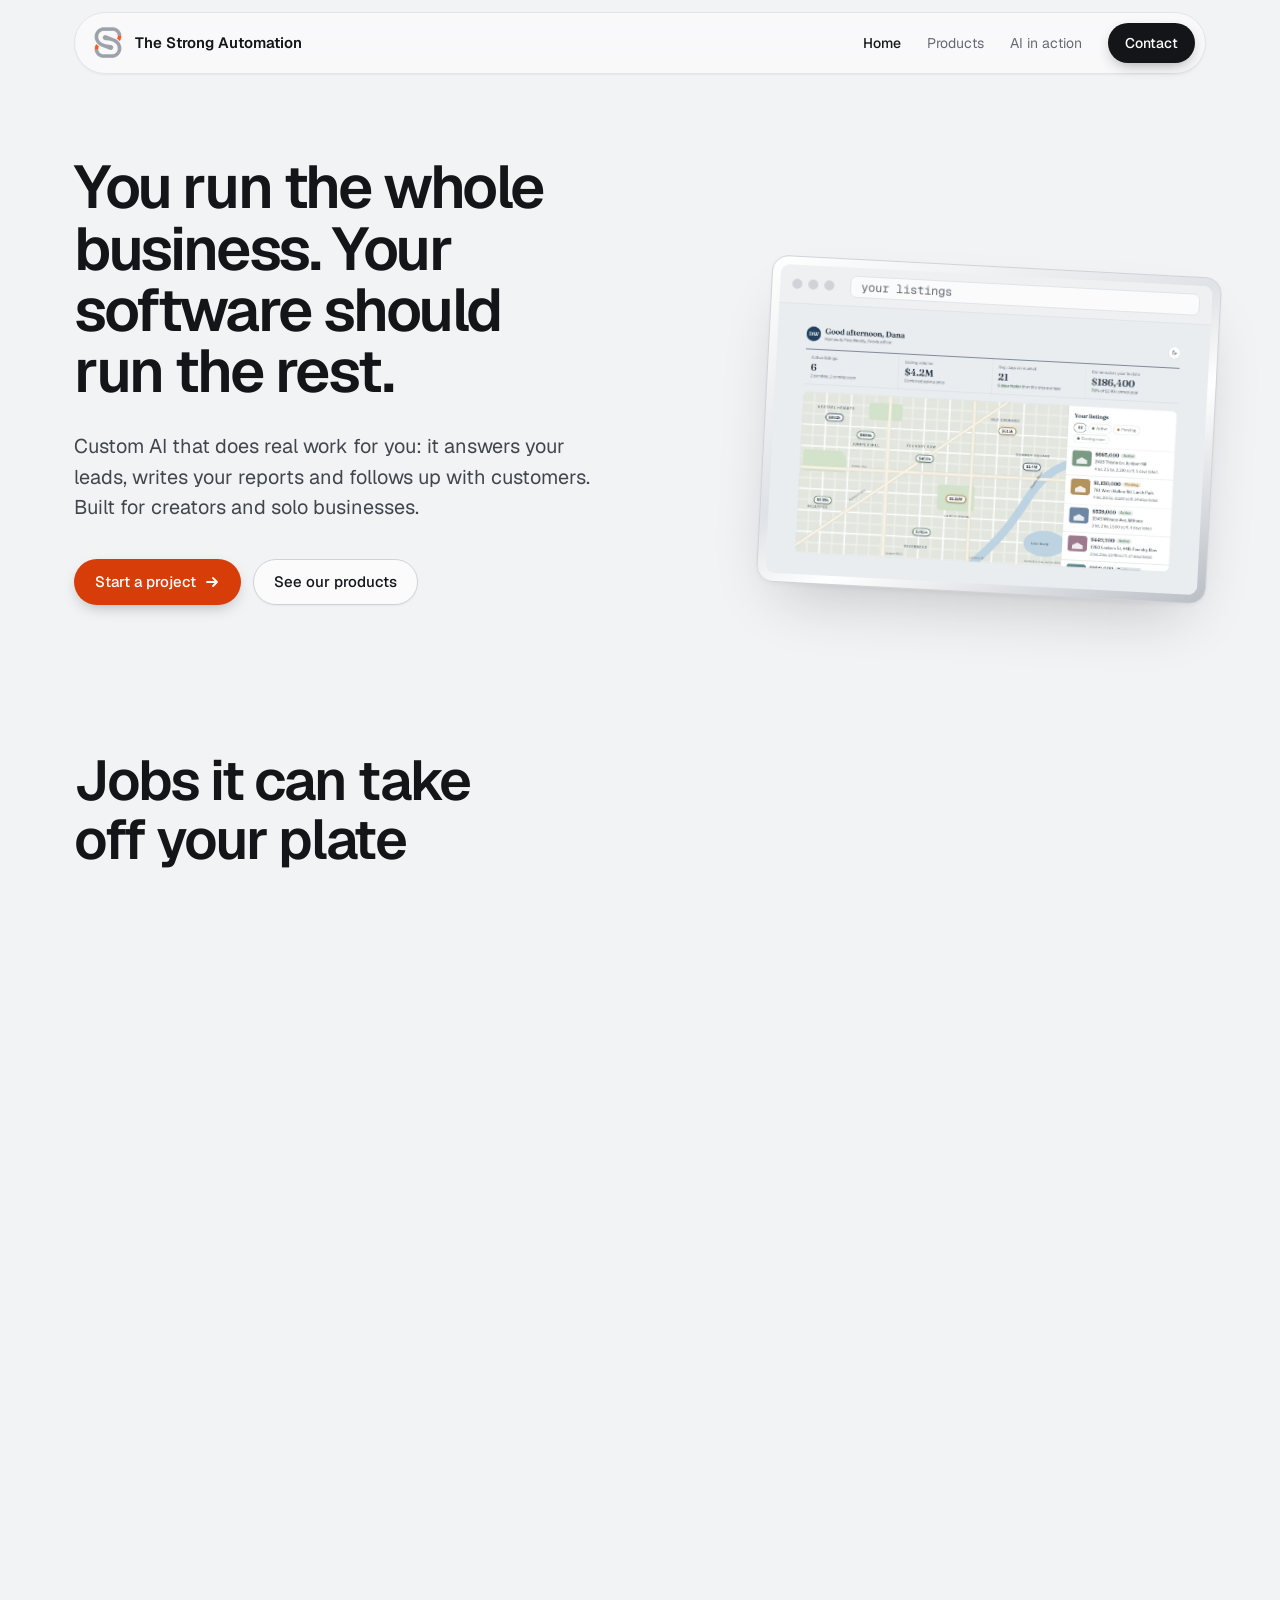
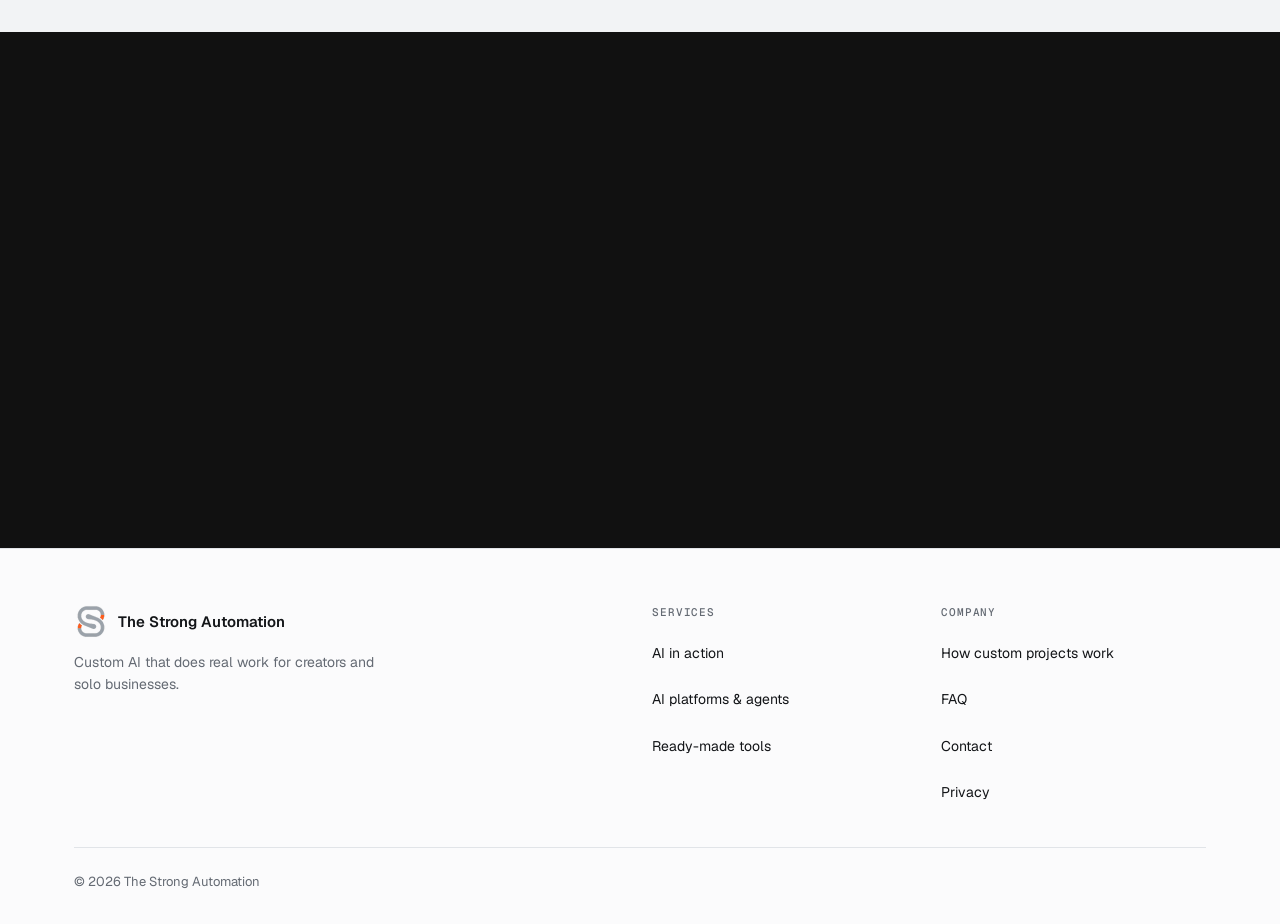
==== commit ce2e4460: "Tighten the Content-Security-Policy on every page img-src no longer allows data: (the last data: ima" ====
--- a/site/index.html
+++ b/site/index.html
@@ -3,7 +3,7 @@
 <head>
 <meta charset="utf-8">
 <meta name="viewport" content="width=device-width,initial-scale=1,viewport-fit=cover">
-<meta http-equiv="Content-Security-Policy" content="default-src 'none'; script-src 'self' https://static.cloudflareinsights.com; connect-src 'self' https://cloudflareinsights.com; img-src 'self' data:; style-src 'self'; font-src 'self'; manifest-src 'self'; base-uri 'none'; form-action 'self'; object-src 'none'; upgrade-insecure-requests">
+<meta http-equiv="Content-Security-Policy" content="default-src 'none'; script-src 'self' https://static.cloudflareinsights.com; connect-src 'self' https://cloudflareinsights.com; img-src 'self'; style-src 'self'; font-src 'self'; base-uri 'none'; form-action 'none'; object-src 'none'; upgrade-insecure-requests">
 <meta name="referrer" content="strict-origin-when-cross-origin">
 <title>The Strong Automation: Custom AI That Does the Work</title>
 <meta name="description" content="The Strong Automation builds custom AI that does real work for creators and solo businesses: answering leads, writing reports and following up with customers.">
--- a/site/css/site.css
+++ b/site/css/site.css
@@ -254,6 +254,18 @@
 .chips{display:flex;flex-wrap:wrap;gap:8px;margin:22px 0 26px;padding:0;list-style:none}
 .chips li{font-size:13.5px;padding:7px 13px;border-radius:999px;background:var(--bg);border:1px solid var(--line)}
 
+/* products page intro row (above the product list): eyebrow + heading on 1-6, the line and button on 7-12 */
+.pintro .wrap{display:grid;grid-template-columns:repeat(12,minmax(0,1fr));column-gap:var(--col-gap);row-gap:24px;align-items:end;padding-block:clamp(24px,4vw,48px) clamp(64px,8vw,104px)}
+.pintro-head{grid-column:1/7;display:grid;gap:12px}
+.pintro .eyebrow{margin:0;font-size:15px;font-weight:600;color:var(--accent-deep)}
+.pintro h2{font-size:var(--fs-h2);font-weight:600;line-height:1.04;letter-spacing:-.035em;max-width:14ch}
+.pintro-body{grid-column:7/13;display:grid;justify-items:start;gap:22px}
+.pintro-body p{margin:0;font-size:var(--fs-lead);line-height:1.55;color:var(--ink-2);max-width:44ch}
+@media (max-width:920px){.pintro-head,.pintro-body{grid-column:1/-1}}
+.pintro + .prod .wrap{border-top:1px solid var(--line)}
+/* under each product: a small neutral tag, so it never competes with the buy button */
+.ptag{margin:4px 0 0;display:inline-flex;align-items:center;padding:6px 13px;border-radius:999px;background:var(--surface);border:1px solid var(--line);font-size:13.5px;color:var(--ink-2)}
+
 /* products page intro (also where the sticky product bar starts) and closing call to action */
 .phead .wrap{padding-block:72px 96px;display:grid;justify-items:center;text-align:center}
 .phead h1{font-size:var(--fs-h2);line-height:1.04;letter-spacing:-.035em;font-weight:600;margin:0}
